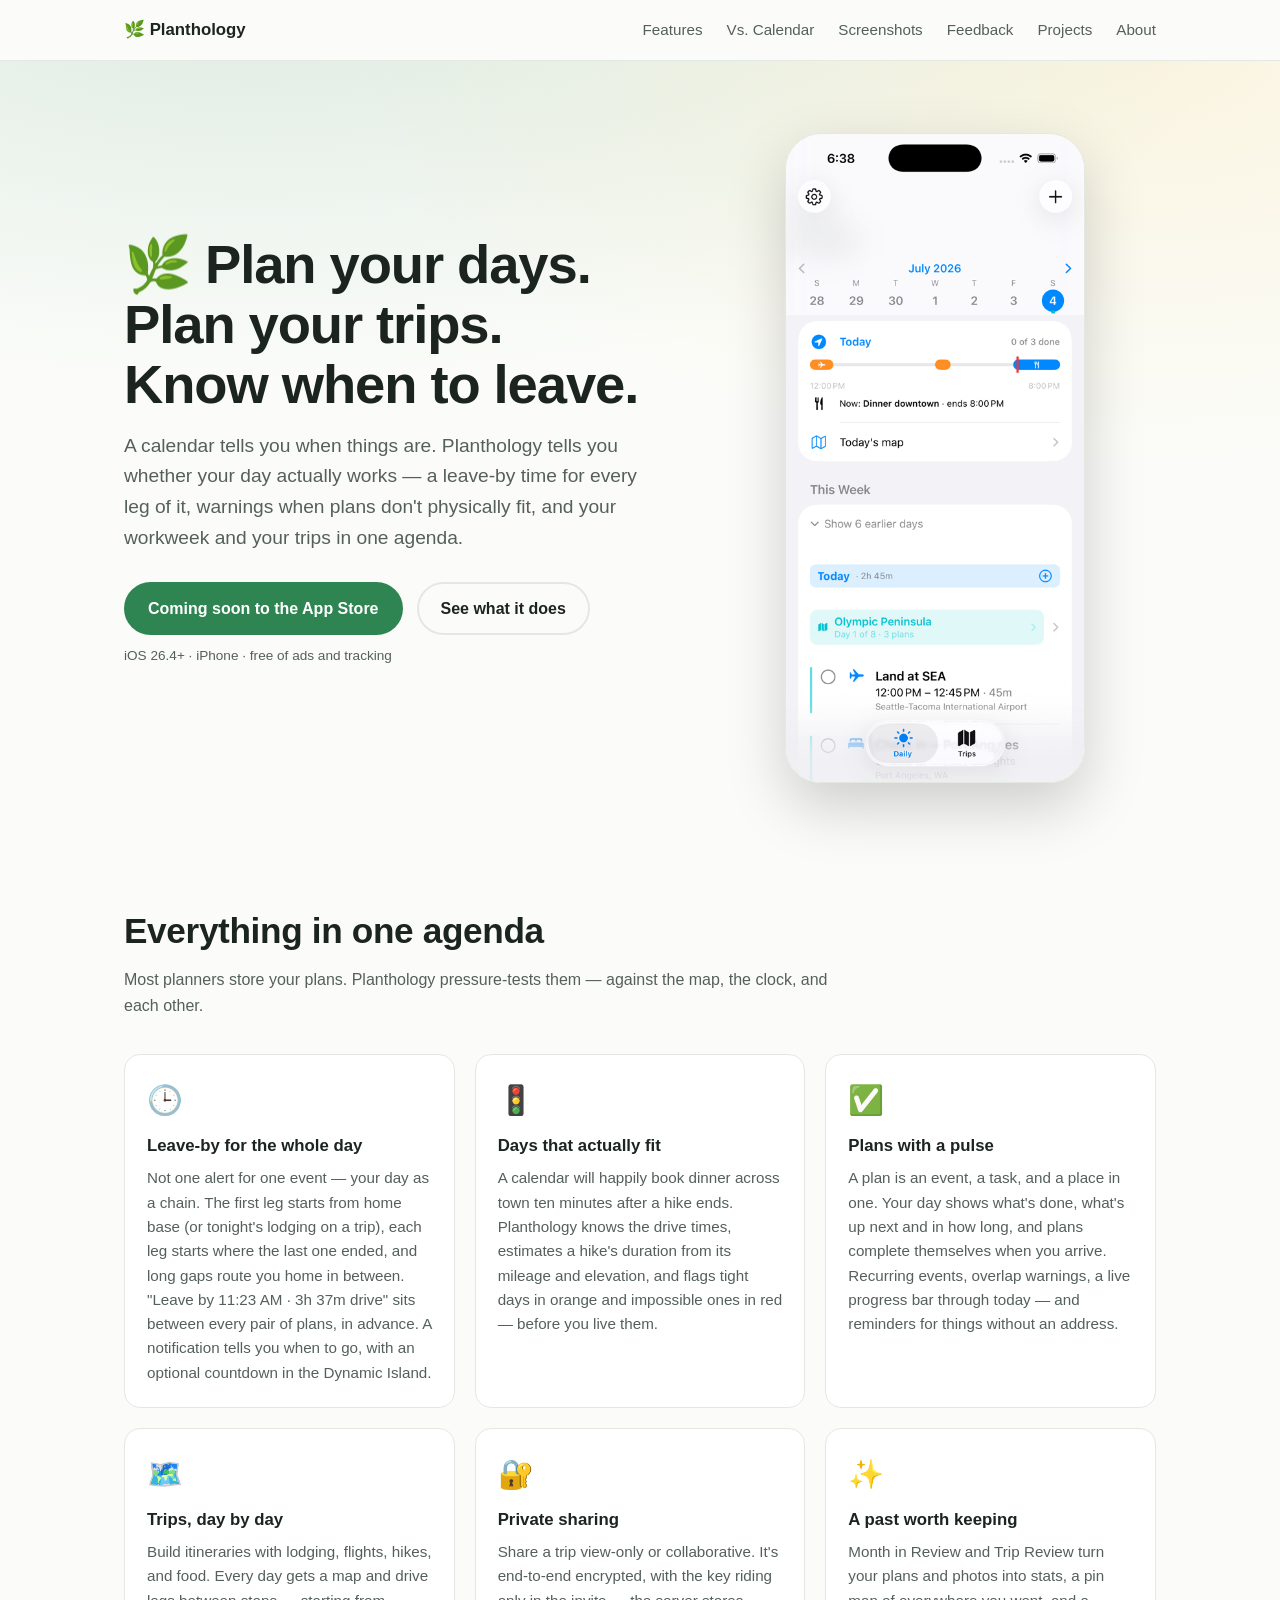
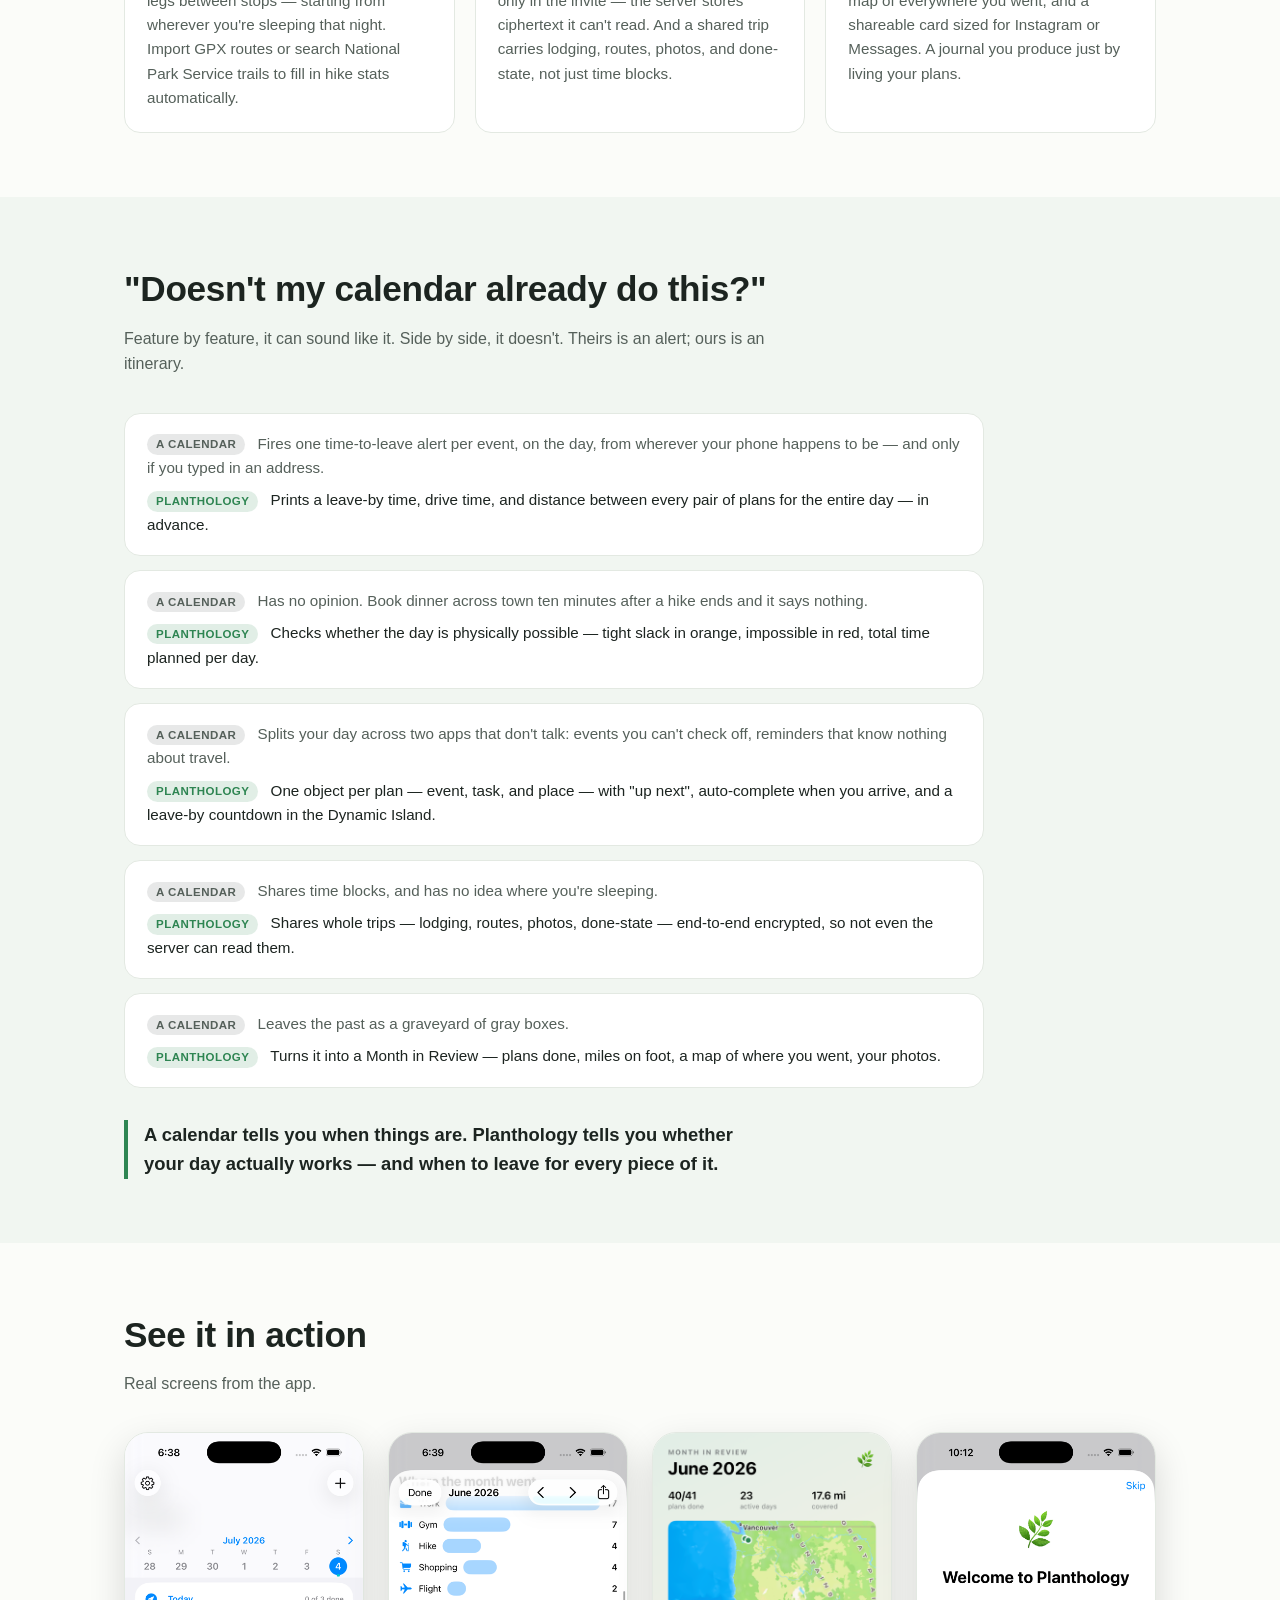
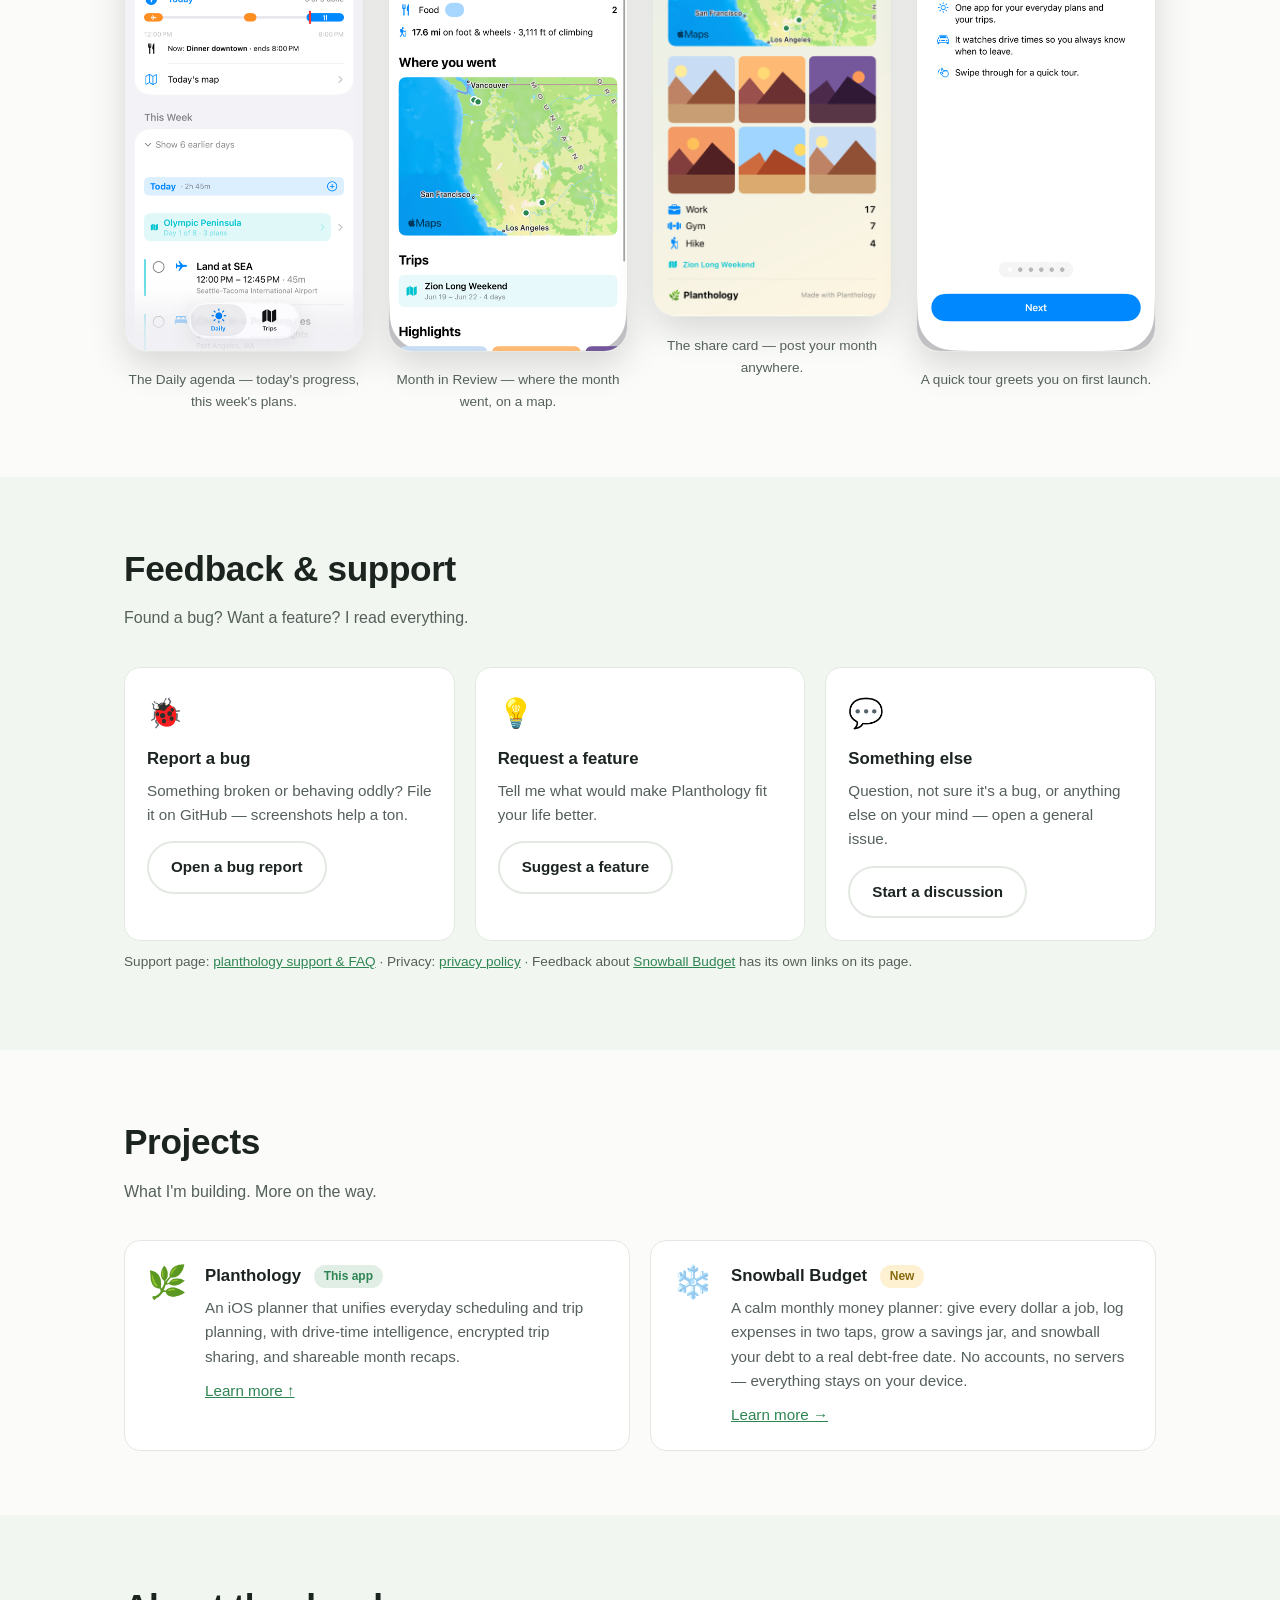
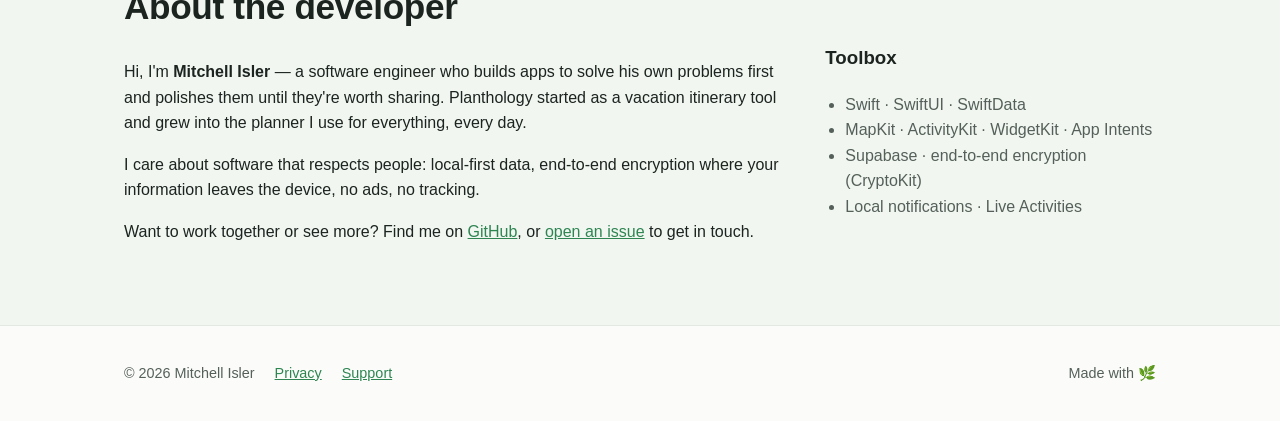
==== index.html @ 3d2ad43a "add snowball docs and update planthology" ====
<!DOCTYPE html>
<html lang="en">
<head>
  <meta charset="utf-8">
  <meta name="viewport" content="width=device-width, initial-scale=1">
  <title>Planthology — the planner that checks your day against the map</title>
  <meta name="description" content="Planthology is an iOS planner that pressure-tests your plans: a leave-by time for every leg of the day, warnings when plans don't physically fit, and trips and weekdays in one agenda.">
  <meta property="og:title" content="Planthology">
  <meta property="og:description" content="A calendar tells you when things are. Planthology tells you whether your day actually works — and when to leave for every piece of it.">
  <meta property="og:image" content="assets/img/monthcard.png">
  <link rel="icon" href="data:image/svg+xml,<svg xmlns=%22http://www.w3.org/2000/svg%22 viewBox=%220 0 100 100%22><text y=%22.9em%22 font-size=%2290%22>🌿</text></svg>">
  <link rel="stylesheet" href="assets/css/style.css">
</head>
<body>

<nav>
  <div class="wrap">
    <a class="brand" href="#top">🌿 Planthology</a>
    <a class="link" href="#features">Features</a>
    <a class="link" href="#vs">Vs. Calendar</a>
    <a class="link" href="#screenshots">Screenshots</a>
    <a class="link keep" href="#feedback">Feedback</a>
    <a class="link" href="#projects">Projects</a>
    <a class="link keep" href="#about">About</a>
  </div>
</nav>

<header class="hero" id="top">
  <div class="wrap">
    <div>
      <h1><span class="leaf">🌿</span> Plan your days.<br>Plan your trips.<br>Know when to leave.</h1>
      <p class="tag">
        A calendar tells you when things are. Planthology tells you whether
        your day actually works — a leave-by time for every leg of it, warnings
        when plans don't physically fit, and your workweek and your trips in
        one agenda.
      </p>
      <div class="badge-row">
        <!-- Replace href with the App Store link once the app is live -->
        <a class="btn primary" href="#feedback">Coming soon to the App&nbsp;Store</a>
        <a class="btn ghost" href="#features">See what it does</a>
      </div>
      <p class="note">iOS 26.4+ · iPhone · free of ads and tracking</p>
    </div>
    <img class="phone" src="assets/img/daily.png" alt="Planthology's Daily view showing a week of plans with a live progress bar">
  </div>
</header>

<section id="features">
  <div class="wrap">
    <h2>Everything in one agenda</h2>
    <p class="lede">Most planners store your plans. Planthology pressure-tests them — against the map, the clock, and each other.</p>
    <div class="grid">
      <div class="card">
        <div class="icon">🕒</div>
        <h3>Leave-by for the whole day</h3>
        <p>Not one alert for one event — your day as a chain. The first leg starts from home base (or tonight's lodging on a trip), each leg starts where the last one ended, and long gaps route you home in between. "Leave by 11:23 AM · 3h 37m drive" sits between every pair of plans, in advance. A notification tells you when to go, with an optional countdown in the Dynamic Island.</p>
      </div>
      <div class="card">
        <div class="icon">🚦</div>
        <h3>Days that actually fit</h3>
        <p>A calendar will happily book dinner across town ten minutes after a hike ends. Planthology knows the drive times, estimates a hike's duration from its mileage and elevation, and flags tight days in orange and impossible ones in red — before you live them.</p>
      </div>
      <div class="card">
        <div class="icon">✅</div>
        <h3>Plans with a pulse</h3>
        <p>A plan is an event, a task, and a place in one. Your day shows what's done, what's up next and in how long, and plans complete themselves when you arrive. Recurring events, overlap warnings, a live progress bar through today — and reminders for things without an address.</p>
      </div>
      <div class="card">
        <div class="icon">🗺️</div>
        <h3>Trips, day by day</h3>
        <p>Build itineraries with lodging, flights, hikes, and food. Every day gets a map and drive legs between stops — starting from wherever you're sleeping that night. Import GPX routes or search National Park Service trails to fill in hike stats automatically.</p>
      </div>
      <div class="card">
        <div class="icon">🔐</div>
        <h3>Private sharing</h3>
        <p>Share a trip view-only or collaborative. It's end-to-end encrypted, with the key riding only in the invite — the server stores ciphertext it can't read. And a shared trip carries lodging, routes, photos, and done-state, not just time blocks.</p>
      </div>
      <div class="card">
        <div class="icon">✨</div>
        <h3>A past worth keeping</h3>
        <p>Month in Review and Trip Review turn your plans and photos into stats, a pin map of everywhere you went, and a shareable card sized for Instagram or Messages. A journal you produce just by living your plans.</p>
      </div>
    </div>
  </div>
</section>

<section class="alt" id="vs">
  <div class="wrap">
    <h2>"Doesn't my calendar already do this?"</h2>
    <p class="lede">Feature by feature, it can sound like it. Side by side, it doesn't. Theirs is an alert; ours is an itinerary.</p>
    <div class="vs-list">
      <div class="vs-row">
        <p class="them"><span class="vs-tag">A calendar</span> Fires one time-to-leave alert per event, on the day, from wherever your phone happens to be — and only if you typed in an address.</p>
        <p class="us"><span class="vs-tag us">Planthology</span> Prints a leave-by time, drive time, and distance between every pair of plans for the entire day — in advance.</p>
      </div>
      <div class="vs-row">
        <p class="them"><span class="vs-tag">A calendar</span> Has no opinion. Book dinner across town ten minutes after a hike ends and it says nothing.</p>
        <p class="us"><span class="vs-tag us">Planthology</span> Checks whether the day is physically possible — tight slack in orange, impossible in red, total time planned per day.</p>
      </div>
      <div class="vs-row">
        <p class="them"><span class="vs-tag">A calendar</span> Splits your day across two apps that don't talk: events you can't check off, reminders that know nothing about travel.</p>
        <p class="us"><span class="vs-tag us">Planthology</span> One object per plan — event, task, and place — with "up next", auto-complete when you arrive, and a leave-by countdown in the Dynamic Island.</p>
      </div>
      <div class="vs-row">
        <p class="them"><span class="vs-tag">A calendar</span> Shares time blocks, and has no idea where you're sleeping.</p>
        <p class="us"><span class="vs-tag us">Planthology</span> Shares whole trips — lodging, routes, photos, done-state — end-to-end encrypted, so not even the server can read them.</p>
      </div>
      <div class="vs-row">
        <p class="them"><span class="vs-tag">A calendar</span> Leaves the past as a graveyard of gray boxes.</p>
        <p class="us"><span class="vs-tag us">Planthology</span> Turns it into a Month in Review — plans done, miles on foot, a map of where you went, your photos.</p>
      </div>
    </div>
    <p class="vs-pitch">A calendar tells you when things are. Planthology tells you whether your day actually works — and when to leave for every piece of it.</p>
  </div>
</section>

<section id="screenshots">
  <div class="wrap">
    <h2>See it in action</h2>
    <p class="lede">Real screens from the app.</p>
    <div class="shots">
      <figure>
        <img src="assets/img/daily.png" alt="Daily agenda with week strip, live progress bar, and a trip banner">
        <figcaption>The Daily agenda — today's progress, this week's plans.</figcaption>
      </figure>
      <figure>
        <img src="assets/img/monthreview.png" alt="Month in Review with category breakdown and a map of visited places">
        <figcaption>Month in Review — where the month went, on a map.</figcaption>
      </figure>
      <figure>
        <img src="assets/img/monthcard.png" alt="Shareable month recap card with stats, map pins, and photos">
        <figcaption>The share card — post your month anywhere.</figcaption>
      </figure>
      <figure>
        <img src="assets/img/tutorial.png" alt="Welcome tour introducing the app's features">
        <figcaption>A quick tour greets you on first launch.</figcaption>
      </figure>
    </div>
  </div>
</section>

<section class="alt" id="feedback">
  <div class="wrap">
    <h2>Feedback &amp; support</h2>
    <p class="lede">Found a bug? Want a feature? I read everything.</p>
    <div class="feedback-cards">
      <div class="card">
        <div class="icon">🐞</div>
        <h3>Report a bug</h3>
        <p>Something broken or behaving oddly? File it on GitHub — screenshots help a ton.</p>
        <p style="margin-top:14px"><a class="btn ghost" href="https://github.com/islerm/planthology-site/issues/new?template=bug_report.md&labels=bug&title=%5BBug%5D%20">Open a bug report</a></p>
      </div>
      <div class="card">
        <div class="icon">💡</div>
        <h3>Request a feature</h3>
        <p>Tell me what would make Planthology fit your life better.</p>
        <p style="margin-top:14px"><a class="btn ghost" href="https://github.com/islerm/planthology-site/issues/new?template=feature_request.md&labels=enhancement&title=%5BIdea%5D%20">Suggest a feature</a></p>
      </div>
      <div class="card">
        <div class="icon">💬</div>
        <h3>Something else</h3>
        <p>Question, not sure it's a bug, or anything else on your mind — open a general issue.</p>
        <p style="margin-top:14px"><a class="btn ghost" href="https://github.com/islerm/planthology-site/issues/new">Start a discussion</a></p>
      </div>
    </div>
    <p class="note">Support page: <a href="support.html">planthology support &amp; FAQ</a> · Privacy: <a href="privacy.html">privacy policy</a> · Feedback about <a href="snowball/index.html">Snowball Budget</a> has its own links on its page.</p>
  </div>
</section>

<section id="projects">
  <div class="wrap">
    <h2>Projects</h2>
    <p class="lede">What I'm building. More on the way.</p>
    <div class="grid">
      <div class="card project-card">
        <div class="project">
          <div class="emoji">🌿</div>
          <div>
            <h3 style="margin-top:0">Planthology <span class="pill">This app</span></h3>
            <p>An iOS planner that unifies everyday scheduling and trip planning, with drive-time intelligence, encrypted trip sharing, and shareable month recaps.</p>
            <p style="margin-top:10px"><a href="#top">Learn more ↑</a></p>
          </div>
        </div>
      </div>
      <div class="card project-card">
        <div class="project">
          <div class="emoji">❄️</div>
          <div>
            <h3 style="margin-top:0">Snowball Budget <span class="pill soon">New</span></h3>
            <p>A calm monthly money planner: give every dollar a job, log expenses in two taps, grow a savings jar, and snowball your debt to a real debt-free date. No accounts, no servers — everything stays on your device.</p>
            <p style="margin-top:10px"><a href="snowball/index.html">Learn more →</a></p>
          </div>
        </div>
      </div>
    </div>
  </div>
</section>

<section class="alt" id="about">
  <div class="wrap">
    <h2>About the developer</h2>
    <div class="about-grid">
      <div>
        <!-- TODO: personalize this bio — it's intentionally a starting point -->
        <p>
          Hi, I'm <strong>Mitchell Isler</strong> — a software engineer who builds
          apps to solve his own problems first and polishes them until they're
          worth sharing. Planthology started as a vacation itinerary tool and
          grew into the planner I use for everything, every day.
        </p>
        <p>
          I care about software that respects people: local-first data,
          end-to-end encryption where your information leaves the device, no
          ads, no tracking.
        </p>
        <p>
          Want to work together or see more? Find me on
          <a href="https://github.com/islerm">GitHub</a>, or
          <a href="https://github.com/islerm/planthology-site/issues/new">open an issue</a>
          to get in touch.
          <!-- TODO: link a resume PDF here when ready, e.g. <a href="assets/resume.pdf">Resume</a> -->
        </p>
      </div>
      <div>
        <h3 style="margin-top:0">Toolbox</h3>
        <ul>
          <li>Swift · SwiftUI · SwiftData</li>
          <li>MapKit · ActivityKit · WidgetKit · App Intents</li>
          <li>Supabase · end-to-end encryption (CryptoKit)</li>
          <li>Local notifications · Live Activities</li>
        </ul>
      </div>
    </div>
  </div>
</section>

<footer>
  <div class="wrap">
    <span>© 2026 Mitchell Isler</span>
    <a href="privacy.html">Privacy</a>
    <a href="support.html">Support</a>
    <span class="spacer"></span>
    <span>Made with 🌿</span>
  </div>
</footer>

</body>
</html>
---- assets/css/style.css ----
/* Planthology site — shared styles */

:root {
  --green: #2e8552;
  --green-dark: #21603c;
  --gold: #f5bd2e;
  --ink: #1c2420;
  --ink-soft: #55605a;
  --paper: #fbfcf9;
  --card: #ffffff;
  --line: #e3e9e2;
  --radius: 16px;
  --max: 1080px;
}

@media (prefers-color-scheme: dark) {
  :root {
    --ink: #eef3ef;
    --ink-soft: #a8b3ab;
    --paper: #131a15;
    --card: #1b2420;
    --line: #2a352e;
  }
}

* { box-sizing: border-box; }

html { scroll-behavior: smooth; }

body {
  margin: 0;
  font-family: -apple-system, BlinkMacSystemFont, "Segoe UI", Roboto, Helvetica, Arial, sans-serif;
  color: var(--ink);
  background: var(--paper);
  line-height: 1.6;
}

a { color: var(--green); }

img { max-width: 100%; }

.wrap {
  max-width: var(--max);
  margin: 0 auto;
  padding: 0 24px;
}

/* ---------- Nav ---------- */

nav {
  position: sticky;
  top: 0;
  z-index: 10;
  background: color-mix(in srgb, var(--paper) 88%, transparent);
  backdrop-filter: blur(10px);
  border-bottom: 1px solid var(--line);
}

nav .wrap {
  display: flex;
  align-items: center;
  gap: 24px;
  height: 60px;
}

nav .brand {
  font-weight: 800;
  font-size: 1.05rem;
  color: var(--ink);
  text-decoration: none;
  margin-right: auto;
}

nav a.link {
  color: var(--ink-soft);
  text-decoration: none;
  font-size: 0.95rem;
  white-space: nowrap;
}

nav a.link:hover { color: var(--green); }

@media (max-width: 640px) {
  nav a.link { display: none; }
  nav a.link.keep { display: inline; }
}

/* ---------- Hero ---------- */

header.hero {
  padding: 72px 0 56px;
  background:
    radial-gradient(1000px 400px at 20% -10%, color-mix(in srgb, var(--green) 14%, transparent), transparent),
    radial-gradient(800px 400px at 90% 0%, color-mix(in srgb, var(--gold) 12%, transparent), transparent);
}

.hero .wrap {
  display: grid;
  grid-template-columns: 1.1fr 0.9fr;
  gap: 48px;
  align-items: center;
}

@media (max-width: 800px) {
  .hero .wrap { grid-template-columns: 1fr; }
}

.hero h1 {
  font-size: clamp(2.2rem, 5vw, 3.4rem);
  line-height: 1.1;
  margin: 0 0 16px;
  letter-spacing: -0.02em;
}

.hero h1 .leaf { display: inline-block; }

.hero p.tag {
  font-size: 1.2rem;
  color: var(--ink-soft);
  margin: 0 0 28px;
  max-width: 34em;
}

.badge-row { display: flex; gap: 14px; flex-wrap: wrap; align-items: center; }

.btn {
  display: inline-block;
  padding: 12px 22px;
  border-radius: 999px;
  font-weight: 700;
  text-decoration: none;
  border: 2px solid transparent;
}

.btn.primary { background: var(--green); color: #fff; }
.btn.primary:hover { background: var(--green-dark); }
.btn.ghost { border-color: var(--line); color: var(--ink); }
.btn.ghost:hover { border-color: var(--green); color: var(--green); }

.note { font-size: 0.85rem; color: var(--ink-soft); margin-top: 10px; }

.hero .phone {
  justify-self: center;
  width: min(300px, 80%);
  border-radius: 36px;
  border: 1px solid var(--line);
  box-shadow: 0 24px 60px rgba(0, 0, 0, 0.18);
}

/* ---------- Sections ---------- */

section { padding: 64px 0; }

section.alt { background: color-mix(in srgb, var(--green) 5%, var(--paper)); }

h2 {
  font-size: clamp(1.6rem, 3vw, 2.2rem);
  letter-spacing: -0.01em;
  margin: 0 0 8px;
}

p.lede {
  color: var(--ink-soft);
  margin: 0 0 36px;
  max-width: 44em;
}

/* Features */

.grid {
  display: grid;
  grid-template-columns: repeat(auto-fit, minmax(260px, 1fr));
  gap: 20px;
}

.card {
  background: var(--card);
  border: 1px solid var(--line);
  border-radius: var(--radius);
  padding: 22px;
}

.card .icon { font-size: 1.8rem; }

.card h3 { margin: 10px 0 6px; font-size: 1.05rem; }

.card p { margin: 0; color: var(--ink-soft); font-size: 0.95rem; }

/* Vs. a calendar */

.vs-list {
  display: grid;
  gap: 14px;
  max-width: 860px;
}

.vs-row {
  background: var(--card);
  border: 1px solid var(--line);
  border-radius: var(--radius);
  padding: 18px 22px;
}

.vs-row p { margin: 0; font-size: 0.95rem; }

.vs-row .them { color: var(--ink-soft); margin-bottom: 8px; }

.vs-tag {
  display: inline-block;
  font-size: 0.72rem;
  font-weight: 700;
  text-transform: uppercase;
  letter-spacing: 0.04em;
  padding: 1px 9px;
  border-radius: 999px;
  margin-right: 8px;
  background: color-mix(in srgb, var(--ink-soft) 14%, transparent);
  color: var(--ink-soft);
  vertical-align: middle;
}

.vs-tag.us {
  background: color-mix(in srgb, var(--green) 14%, transparent);
  color: var(--green);
}

.vs-pitch {
  margin: 32px 0 0;
  font-size: 1.15rem;
  font-weight: 600;
  max-width: 34em;
  border-left: 4px solid var(--green);
  padding-left: 16px;
}

/* Screenshots */

.shots {
  display: flex;
  gap: 24px;
  justify-content: center;
  flex-wrap: wrap;
}

.shots figure {
  margin: 0;
  text-align: center;
  flex: 0 1 240px;
}

.shots img {
  width: 100%;
  border-radius: 24px;
  border: 1px solid var(--line);
  box-shadow: 0 14px 36px rgba(0, 0, 0, 0.14);
}

.shots figcaption {
  font-size: 0.85rem;
  color: var(--ink-soft);
  margin-top: 10px;
}

/* Feedback */

.feedback-cards { display: grid; grid-template-columns: repeat(auto-fit, minmax(240px, 1fr)); gap: 20px; }

/* Projects */

.project {
  display: flex;
  gap: 18px;
  align-items: flex-start;
}

.project .emoji { font-size: 2rem; line-height: 1.2; }

.pill {
  display: inline-block;
  font-size: 0.75rem;
  font-weight: 700;
  padding: 2px 10px;
  border-radius: 999px;
  background: color-mix(in srgb, var(--green) 14%, transparent);
  color: var(--green);
  margin-left: 8px;
  vertical-align: middle;
}

.pill.soon { background: color-mix(in srgb, var(--gold) 22%, transparent); color: #8a6a10; }

/* About */

.about-grid {
  display: grid;
  grid-template-columns: 2fr 1fr;
  gap: 40px;
}

@media (max-width: 800px) {
  .about-grid { grid-template-columns: 1fr; }
}

.about-grid ul { padding-left: 20px; color: var(--ink-soft); }

/* Footer */

footer {
  border-top: 1px solid var(--line);
  padding: 36px 0;
  color: var(--ink-soft);
  font-size: 0.9rem;
}

footer .wrap {
  display: flex;
  gap: 20px;
  flex-wrap: wrap;
  align-items: center;
}

footer .spacer { margin-left: auto; }

/* ---------- Inner pages (privacy / support) ---------- */

main.doc {
  max-width: 760px;
  margin: 0 auto;
  padding: 48px 24px 80px;
}

main.doc h1 { letter-spacing: -0.02em; }

main.doc h2 { font-size: 1.25rem; margin-top: 36px; }

main.doc .updated { color: var(--ink-soft); font-size: 0.9rem; }
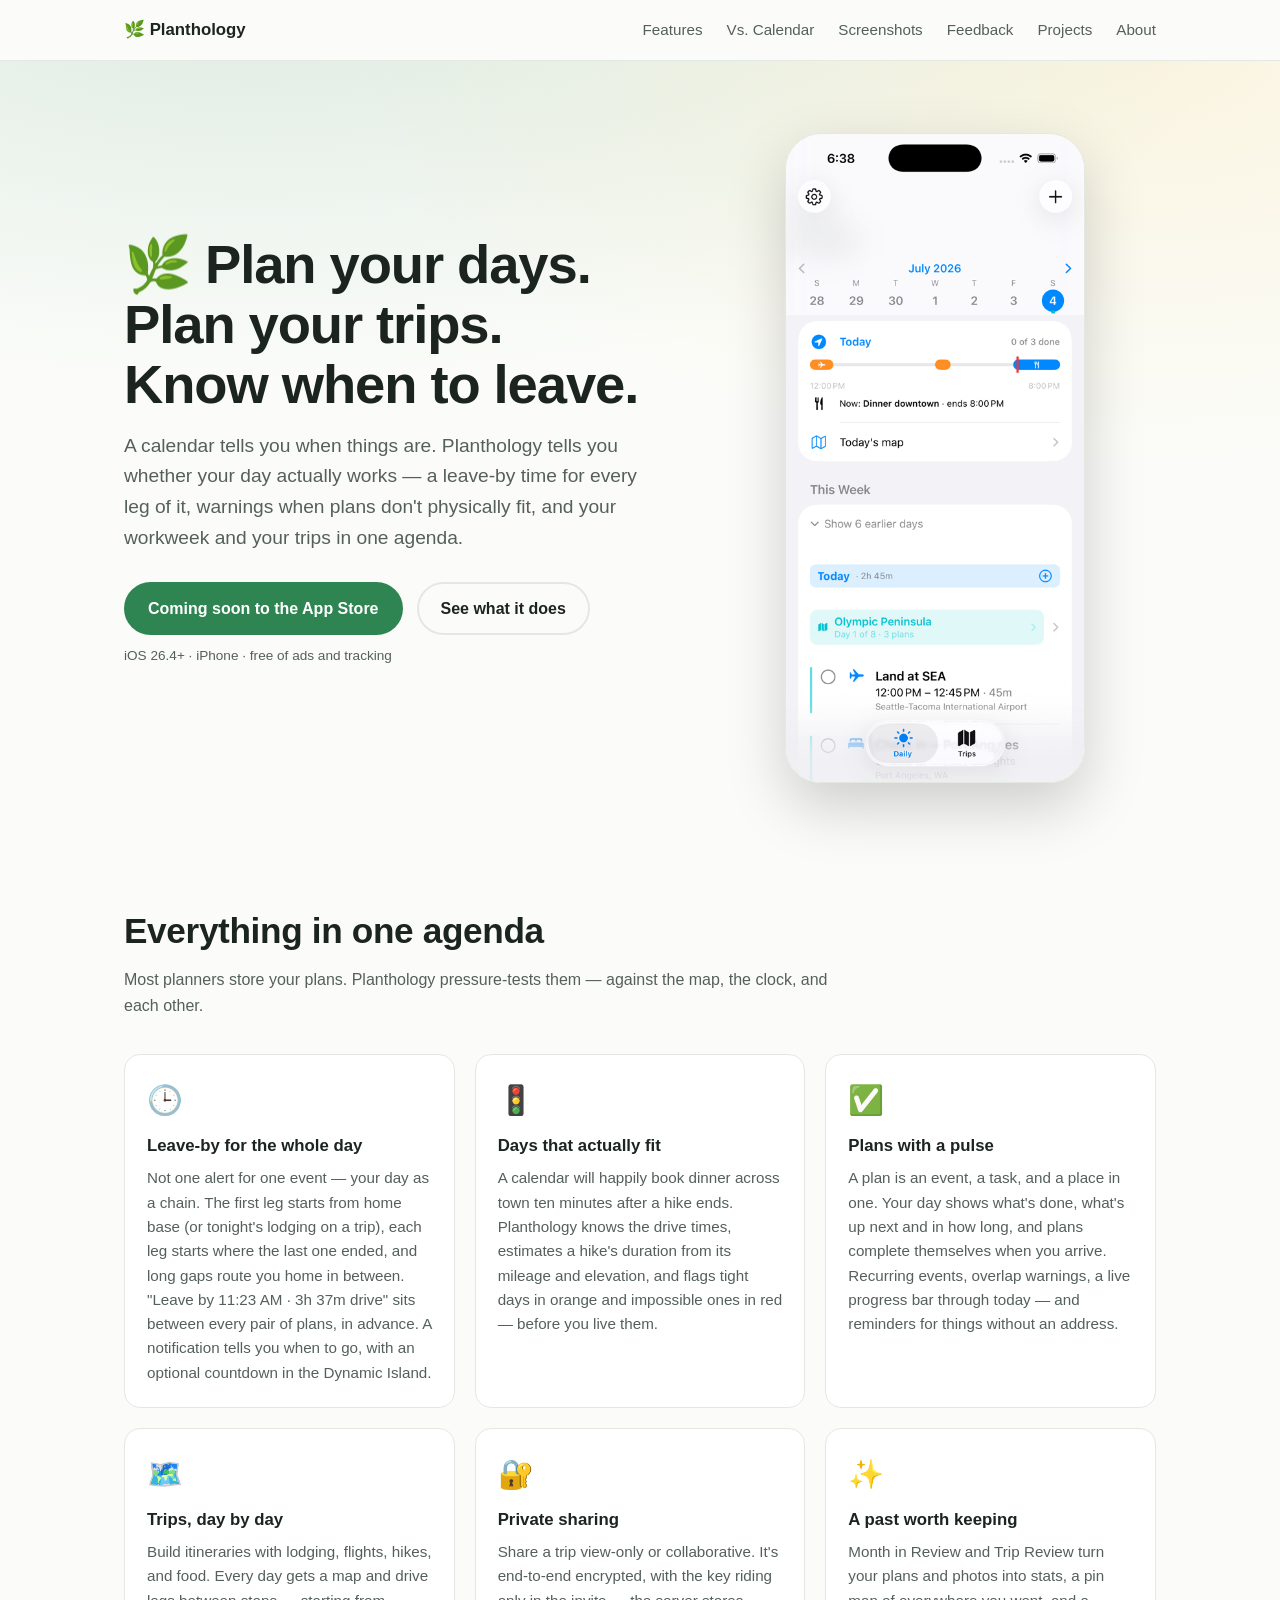
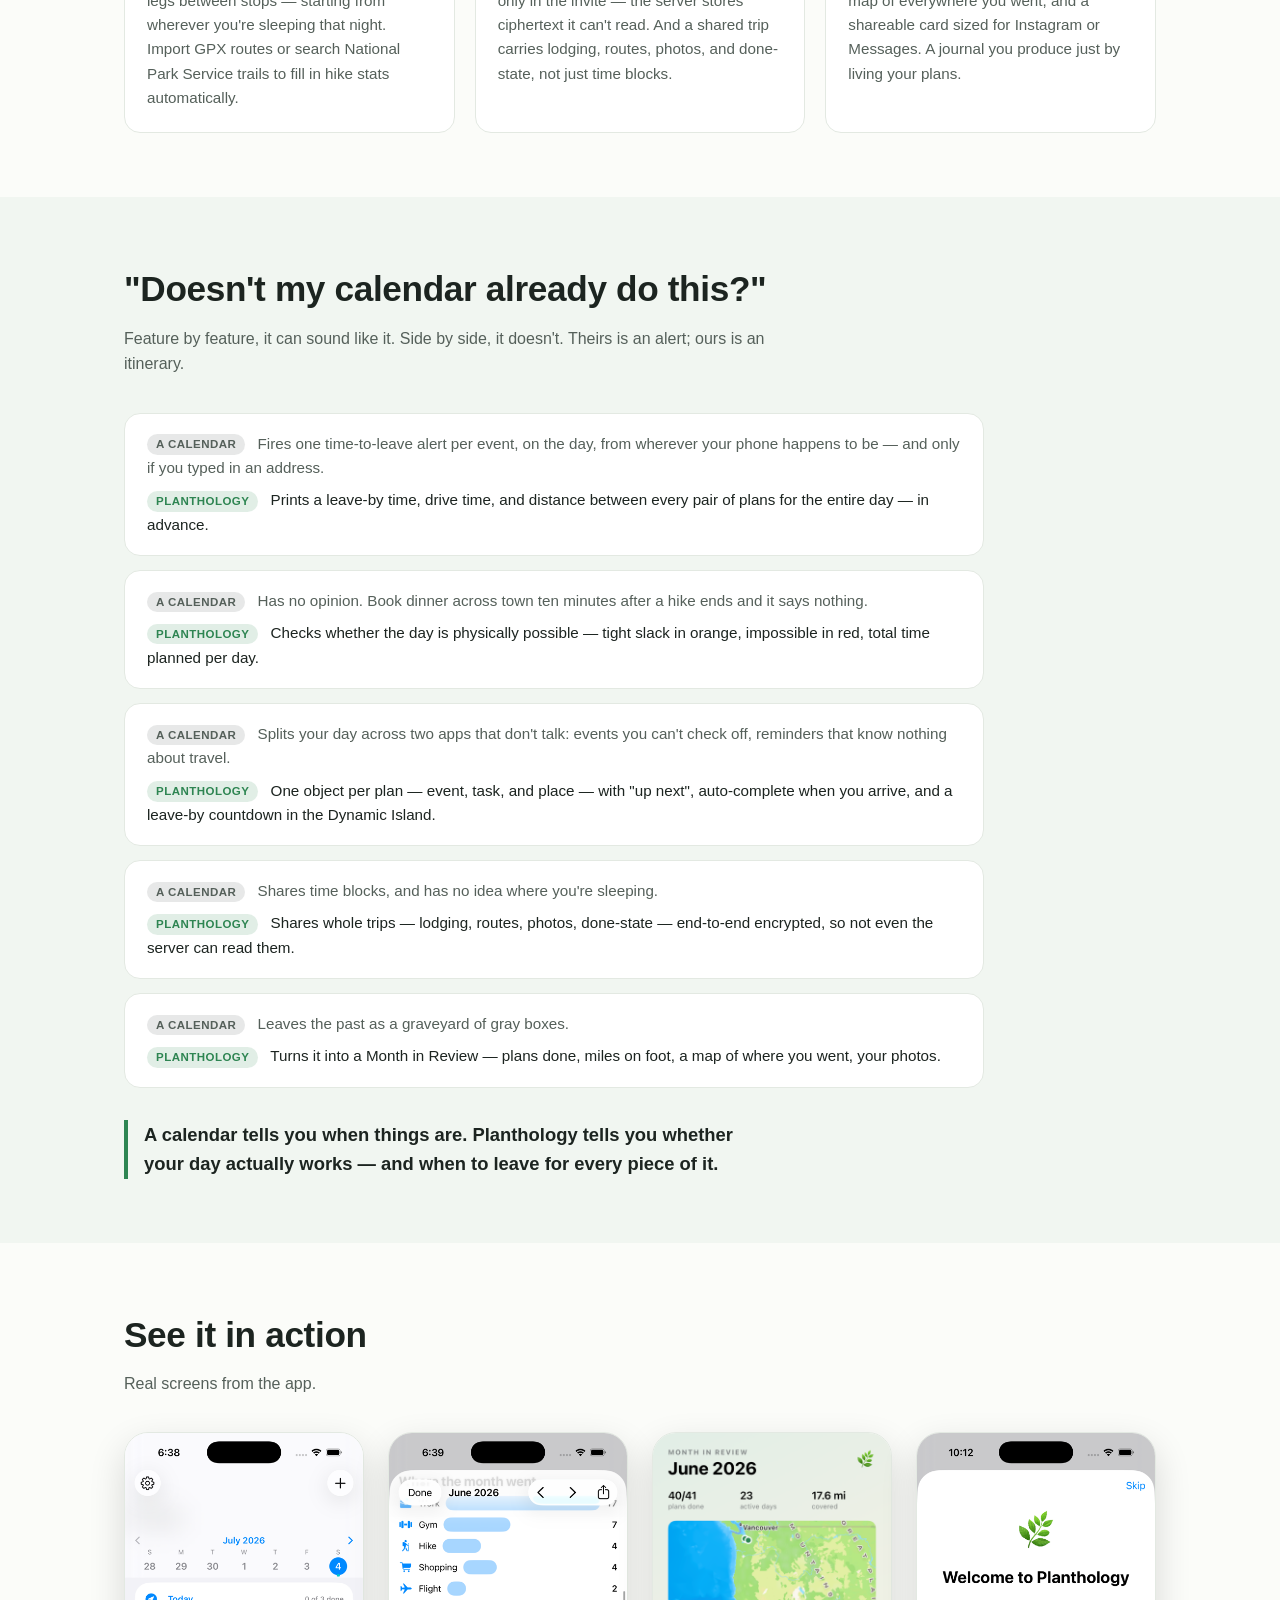
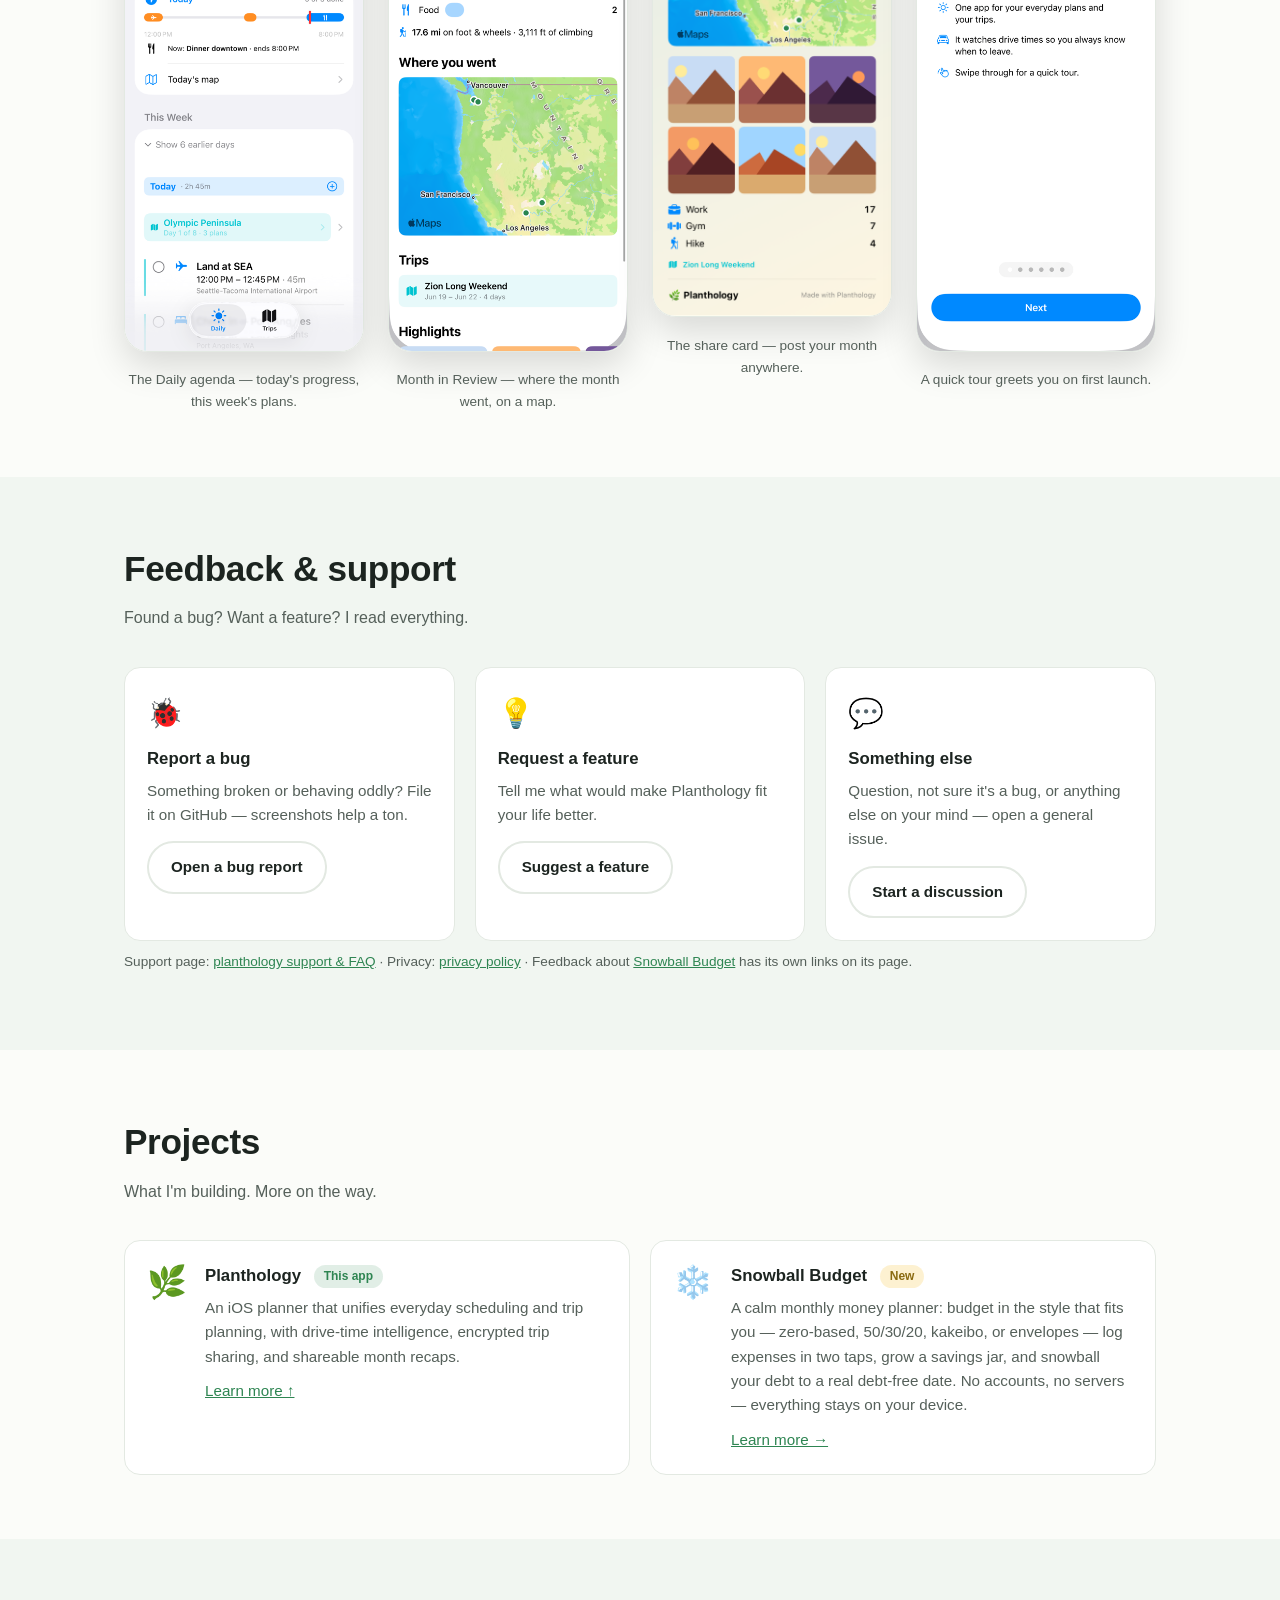
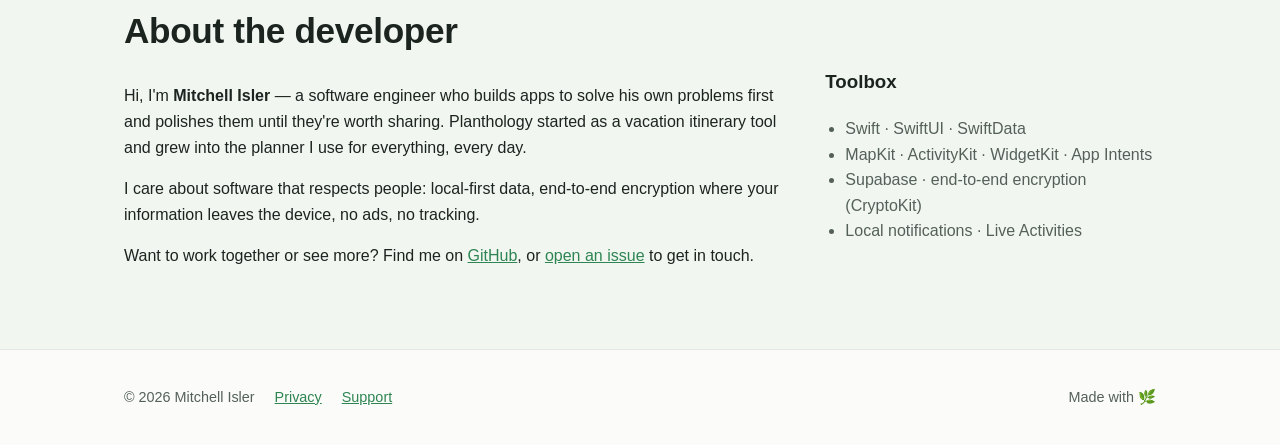
==== commit a3a2eb46: "update snowball docs" ====
--- a/index.html
+++ b/index.html
@@ -188,7 +188,7 @@
           <div class="emoji">❄️</div>
           <div>
             <h3 style="margin-top:0">Snowball Budget <span class="pill soon">New</span></h3>
-            <p>A calm monthly money planner: give every dollar a job, log expenses in two taps, grow a savings jar, and snowball your debt to a real debt-free date. No accounts, no servers — everything stays on your device.</p>
+            <p>A calm monthly money planner: budget in the style that fits you — zero-based, 50/30/20, kakeibo, or envelopes — log expenses in two taps, grow a savings jar, and snowball your debt to a real debt-free date. No accounts, no servers — everything stays on your device.</p>
             <p style="margin-top:10px"><a href="snowball/index.html">Learn more →</a></p>
           </div>
         </div>
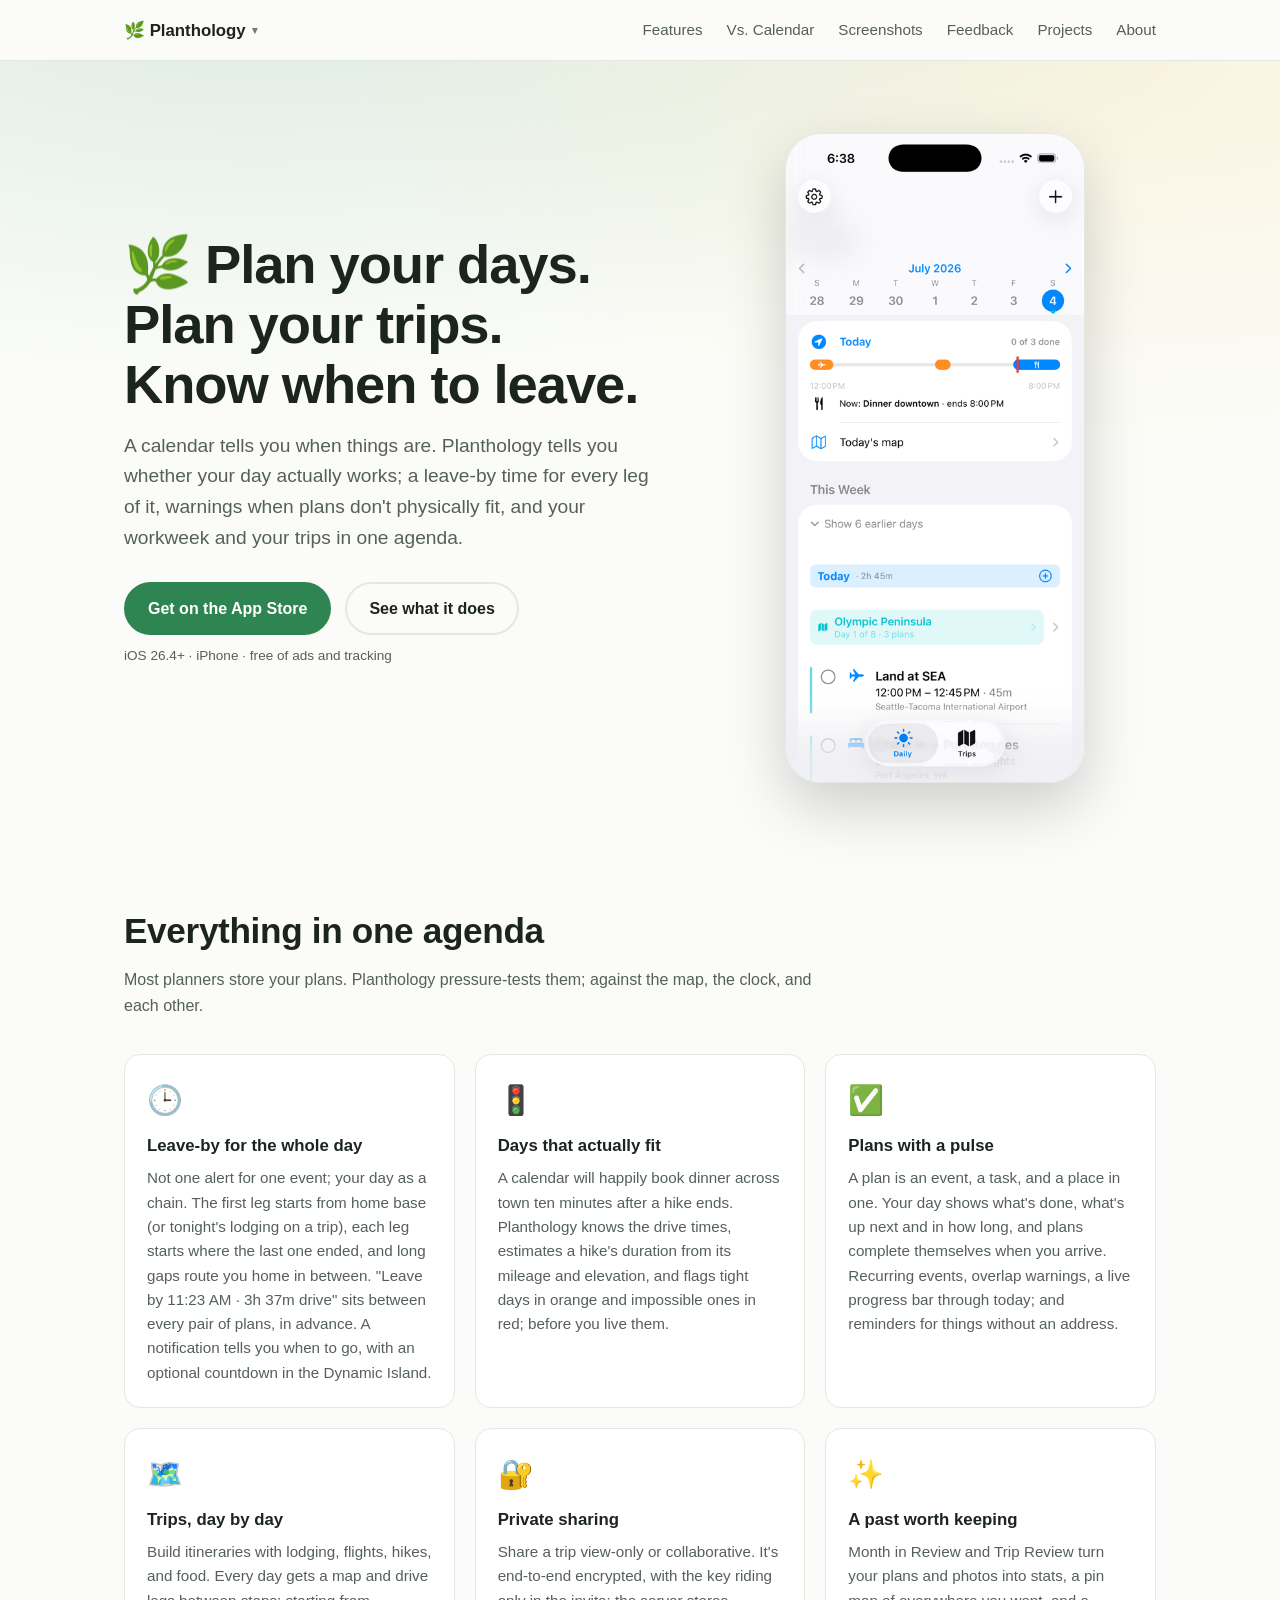
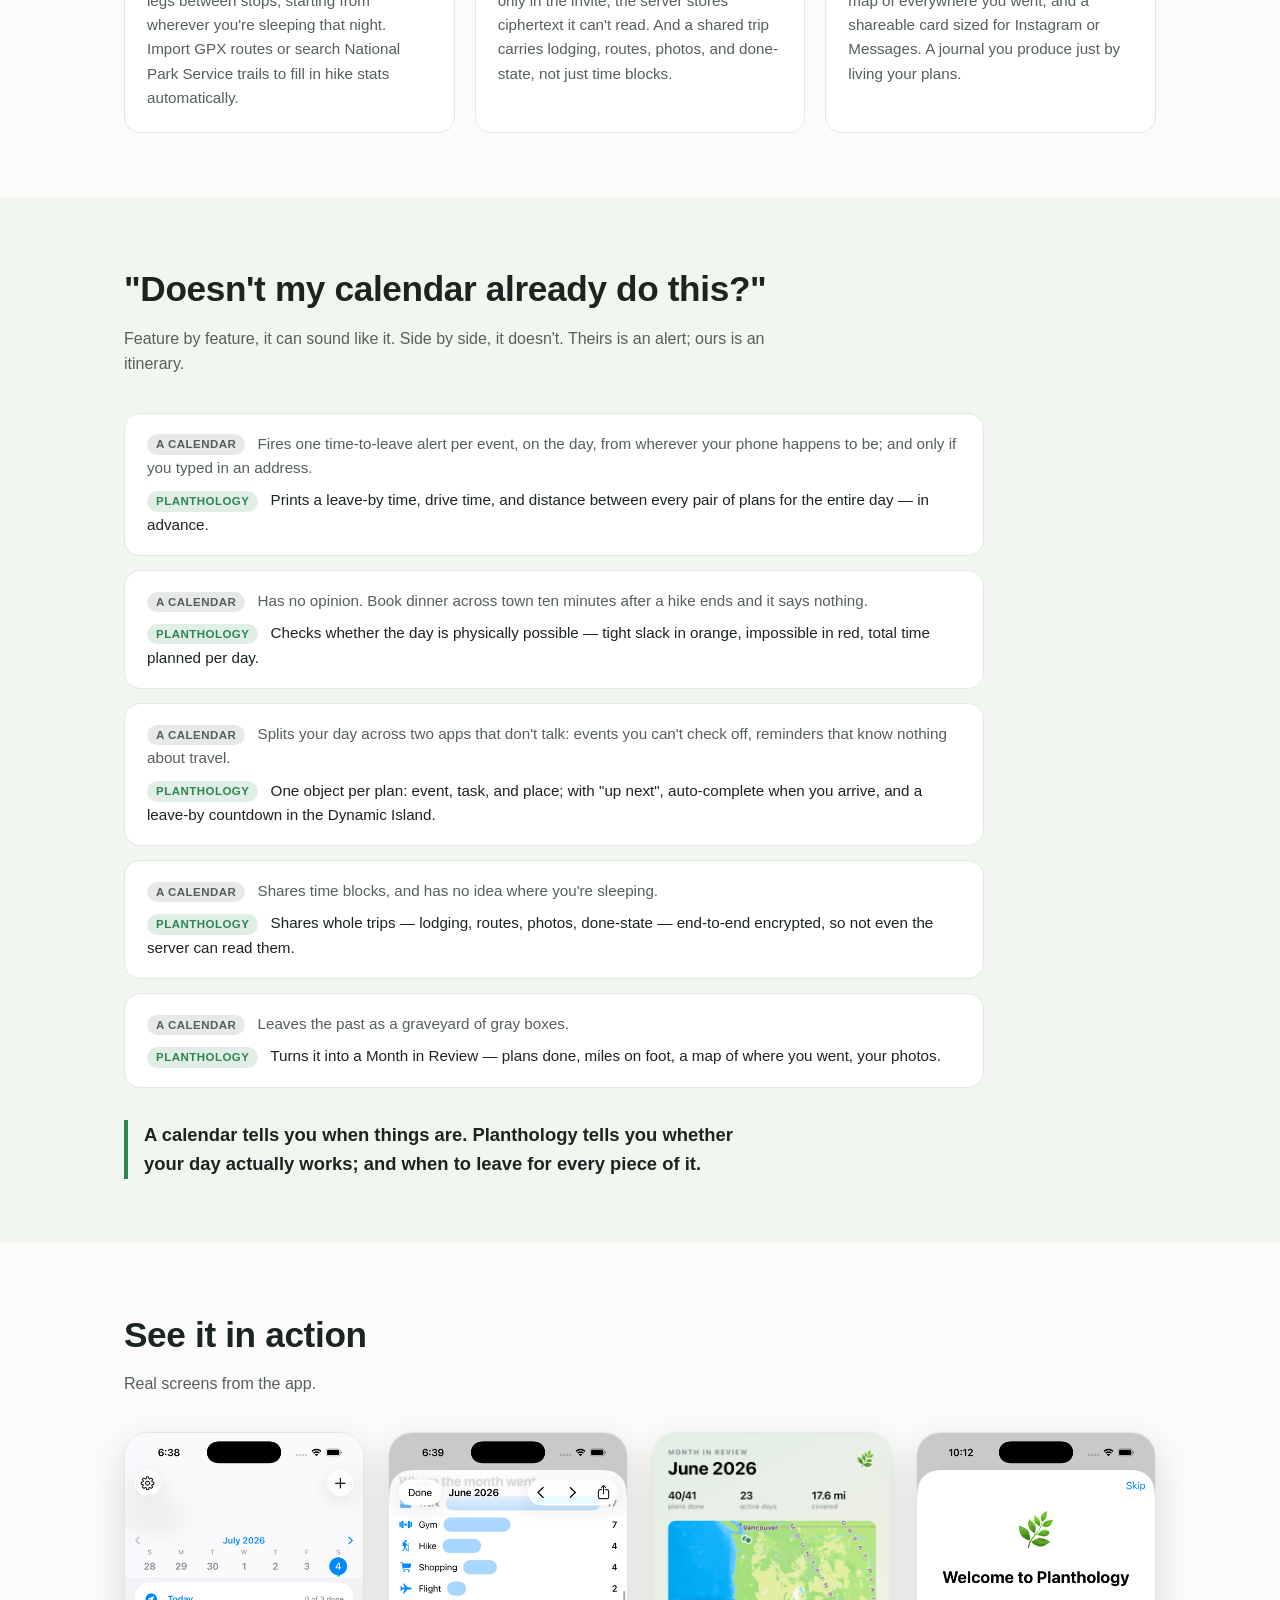
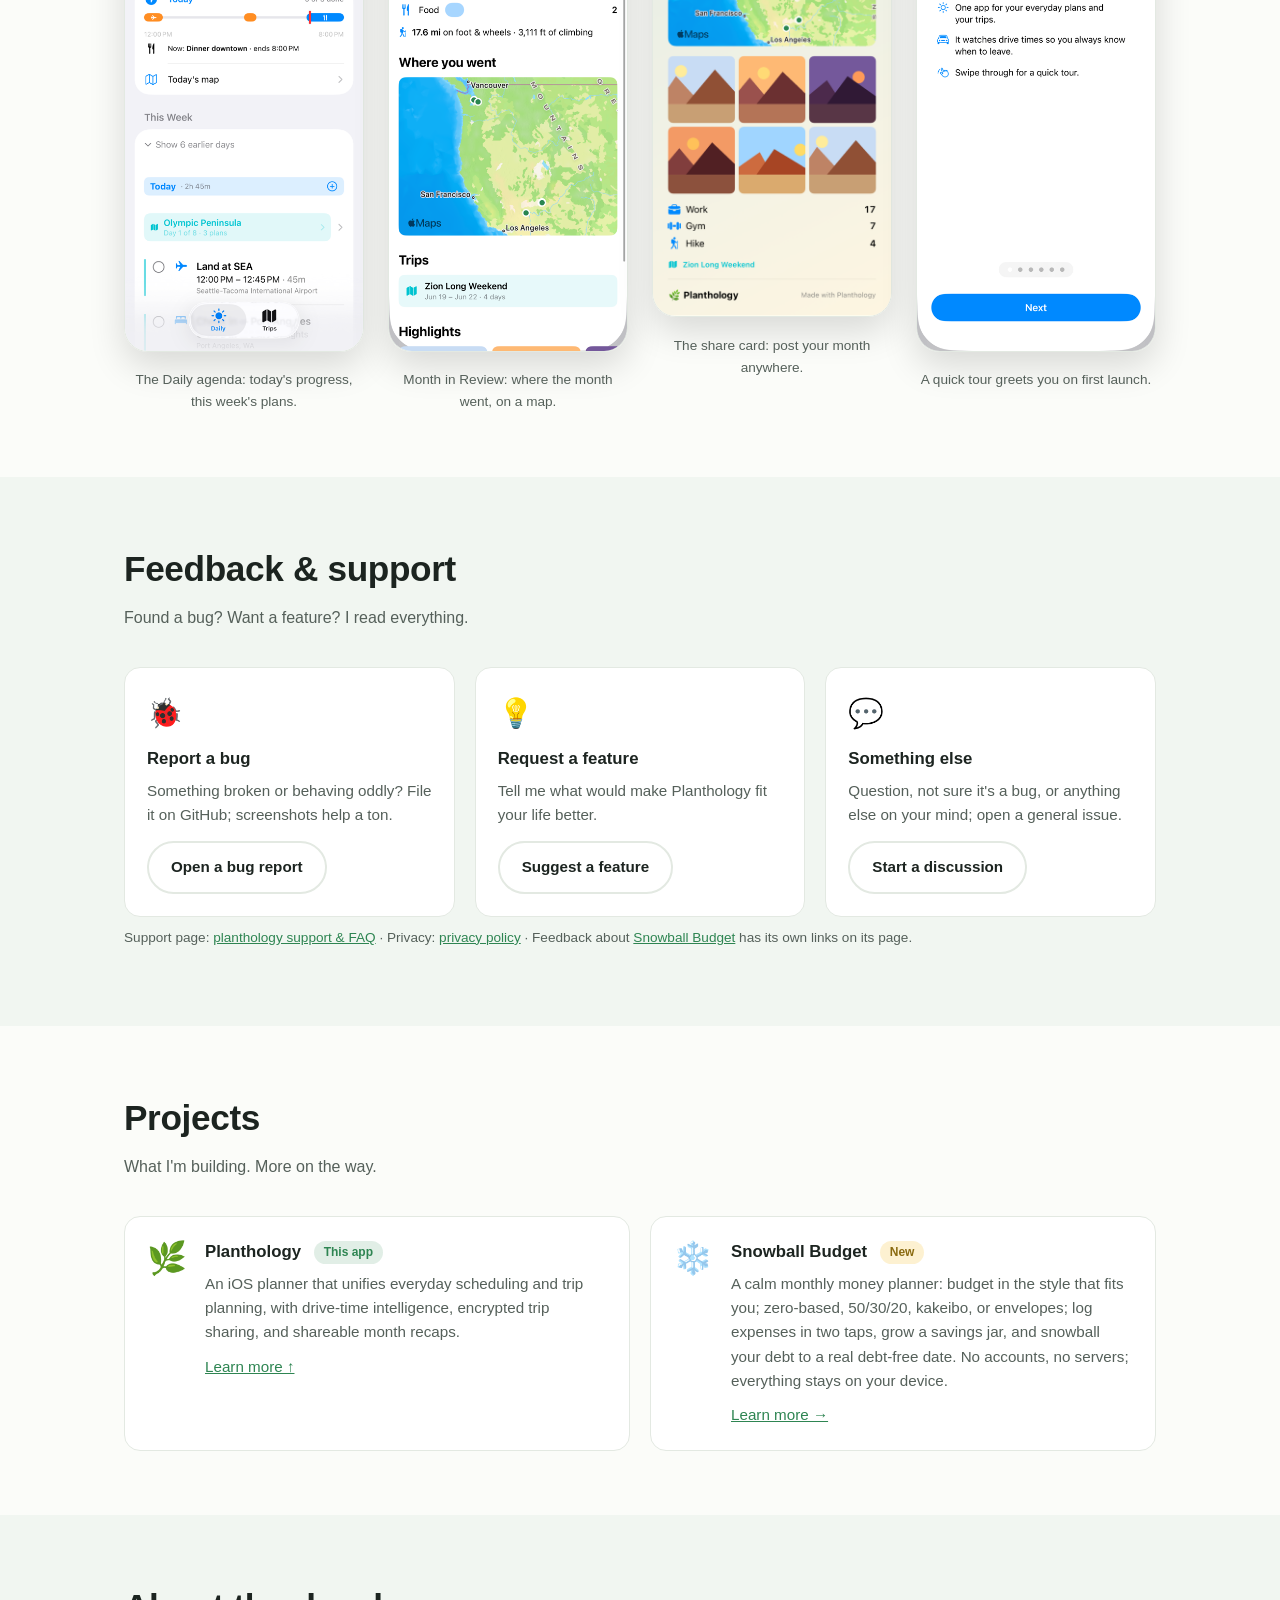
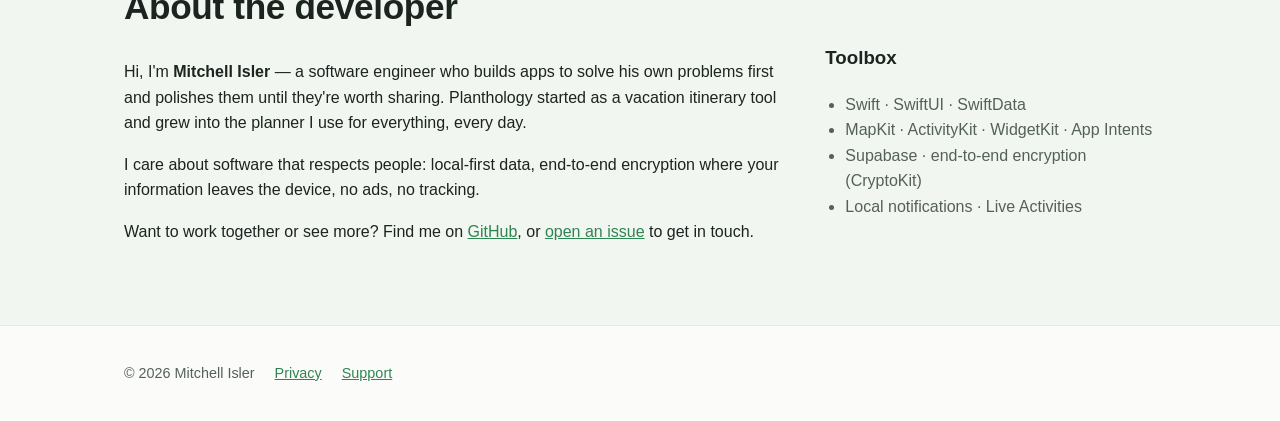
==== commit aec0e32d: "link to appstore and update descriptions" ====
--- a/index.html
+++ b/index.html
@@ -15,7 +15,13 @@
 
 <nav>
   <div class="wrap">
-    <a class="brand" href="#top">🌿 Planthology</a>
+    <div class="brand-dropdown">
+      <button class="brand" onclick="this.parentElement.classList.toggle('open')">🌿 Planthology</button>
+      <div class="dropdown-menu">
+        <a href="#projects">🌿 Planthology</a>
+        <a href="snowball/index.html">❄️ Snowball Budget</a>
+      </div>
+    </div>
     <a class="link" href="#features">Features</a>
     <a class="link" href="#vs">Vs. Calendar</a>
     <a class="link" href="#screenshots">Screenshots</a>
@@ -31,13 +37,12 @@
       <h1><span class="leaf">🌿</span> Plan your days.<br>Plan your trips.<br>Know when to leave.</h1>
       <p class="tag">
         A calendar tells you when things are. Planthology tells you whether
-        your day actually works — a leave-by time for every leg of it, warnings
+        your day actually works; a leave-by time for every leg of it, warnings
         when plans don't physically fit, and your workweek and your trips in
         one agenda.
       </p>
       <div class="badge-row">
-        <!-- Replace href with the App Store link once the app is live -->
-        <a class="btn primary" href="#feedback">Coming soon to the App&nbsp;Store</a>
+        <a class="btn primary" href="https://apps.apple.com/us/app/planthology/id6779658543">Get on the App&nbsp;Store</a>
         <a class="btn ghost" href="#features">See what it does</a>
       </div>
       <p class="note">iOS 26.4+ · iPhone · free of ads and tracking</p>
@@ -49,32 +54,32 @@
 <section id="features">
   <div class="wrap">
     <h2>Everything in one agenda</h2>
-    <p class="lede">Most planners store your plans. Planthology pressure-tests them — against the map, the clock, and each other.</p>
+    <p class="lede">Most planners store your plans. Planthology pressure-tests them; against the map, the clock, and each other.</p>
     <div class="grid">
       <div class="card">
         <div class="icon">🕒</div>
         <h3>Leave-by for the whole day</h3>
-        <p>Not one alert for one event — your day as a chain. The first leg starts from home base (or tonight's lodging on a trip), each leg starts where the last one ended, and long gaps route you home in between. "Leave by 11:23 AM · 3h 37m drive" sits between every pair of plans, in advance. A notification tells you when to go, with an optional countdown in the Dynamic Island.</p>
+        <p>Not one alert for one event; your day as a chain. The first leg starts from home base (or tonight's lodging on a trip), each leg starts where the last one ended, and long gaps route you home in between. "Leave by 11:23 AM · 3h 37m drive" sits between every pair of plans, in advance. A notification tells you when to go, with an optional countdown in the Dynamic Island.</p>
       </div>
       <div class="card">
         <div class="icon">🚦</div>
         <h3>Days that actually fit</h3>
-        <p>A calendar will happily book dinner across town ten minutes after a hike ends. Planthology knows the drive times, estimates a hike's duration from its mileage and elevation, and flags tight days in orange and impossible ones in red — before you live them.</p>
+        <p>A calendar will happily book dinner across town ten minutes after a hike ends. Planthology knows the drive times, estimates a hike's duration from its mileage and elevation, and flags tight days in orange and impossible ones in red; before you live them.</p>
       </div>
       <div class="card">
         <div class="icon">✅</div>
         <h3>Plans with a pulse</h3>
-        <p>A plan is an event, a task, and a place in one. Your day shows what's done, what's up next and in how long, and plans complete themselves when you arrive. Recurring events, overlap warnings, a live progress bar through today — and reminders for things without an address.</p>
+        <p>A plan is an event, a task, and a place in one. Your day shows what's done, what's up next and in how long, and plans complete themselves when you arrive. Recurring events, overlap warnings, a live progress bar through today; and reminders for things without an address.</p>
       </div>
       <div class="card">
         <div class="icon">🗺️</div>
         <h3>Trips, day by day</h3>
-        <p>Build itineraries with lodging, flights, hikes, and food. Every day gets a map and drive legs between stops — starting from wherever you're sleeping that night. Import GPX routes or search National Park Service trails to fill in hike stats automatically.</p>
+        <p>Build itineraries with lodging, flights, hikes, and food. Every day gets a map and drive legs between stops; starting from wherever you're sleeping that night. Import GPX routes or search National Park Service trails to fill in hike stats automatically.</p>
       </div>
       <div class="card">
         <div class="icon">🔐</div>
         <h3>Private sharing</h3>
-        <p>Share a trip view-only or collaborative. It's end-to-end encrypted, with the key riding only in the invite — the server stores ciphertext it can't read. And a shared trip carries lodging, routes, photos, and done-state, not just time blocks.</p>
+        <p>Share a trip view-only or collaborative. It's end-to-end encrypted, with the key riding only in the invite; the server stores ciphertext it can't read. And a shared trip carries lodging, routes, photos, and done-state, not just time blocks.</p>
       </div>
       <div class="card">
         <div class="icon">✨</div>
@@ -91,7 +96,7 @@
     <p class="lede">Feature by feature, it can sound like it. Side by side, it doesn't. Theirs is an alert; ours is an itinerary.</p>
     <div class="vs-list">
       <div class="vs-row">
-        <p class="them"><span class="vs-tag">A calendar</span> Fires one time-to-leave alert per event, on the day, from wherever your phone happens to be — and only if you typed in an address.</p>
+        <p class="them"><span class="vs-tag">A calendar</span> Fires one time-to-leave alert per event, on the day, from wherever your phone happens to be; and only if you typed in an address.</p>
         <p class="us"><span class="vs-tag us">Planthology</span> Prints a leave-by time, drive time, and distance between every pair of plans for the entire day — in advance.</p>
       </div>
       <div class="vs-row">
@@ -100,7 +105,7 @@
       </div>
       <div class="vs-row">
         <p class="them"><span class="vs-tag">A calendar</span> Splits your day across two apps that don't talk: events you can't check off, reminders that know nothing about travel.</p>
-        <p class="us"><span class="vs-tag us">Planthology</span> One object per plan — event, task, and place — with "up next", auto-complete when you arrive, and a leave-by countdown in the Dynamic Island.</p>
+        <p class="us"><span class="vs-tag us">Planthology</span> One object per plan: event, task, and place; with "up next", auto-complete when you arrive, and a leave-by countdown in the Dynamic Island.</p>
       </div>
       <div class="vs-row">
         <p class="them"><span class="vs-tag">A calendar</span> Shares time blocks, and has no idea where you're sleeping.</p>
@@ -111,7 +116,7 @@
         <p class="us"><span class="vs-tag us">Planthology</span> Turns it into a Month in Review — plans done, miles on foot, a map of where you went, your photos.</p>
       </div>
     </div>
-    <p class="vs-pitch">A calendar tells you when things are. Planthology tells you whether your day actually works — and when to leave for every piece of it.</p>
+    <p class="vs-pitch">A calendar tells you when things are. Planthology tells you whether your day actually works; and when to leave for every piece of it.</p>
   </div>
 </section>
 
@@ -122,15 +127,15 @@
     <div class="shots">
       <figure>
         <img src="assets/img/daily.png" alt="Daily agenda with week strip, live progress bar, and a trip banner">
-        <figcaption>The Daily agenda — today's progress, this week's plans.</figcaption>
+        <figcaption>The Daily agenda: today's progress, this week's plans.</figcaption>
       </figure>
       <figure>
         <img src="assets/img/monthreview.png" alt="Month in Review with category breakdown and a map of visited places">
-        <figcaption>Month in Review — where the month went, on a map.</figcaption>
+        <figcaption>Month in Review: where the month went, on a map.</figcaption>
       </figure>
       <figure>
         <img src="assets/img/monthcard.png" alt="Shareable month recap card with stats, map pins, and photos">
-        <figcaption>The share card — post your month anywhere.</figcaption>
+        <figcaption>The share card: post your month anywhere.</figcaption>
       </figure>
       <figure>
         <img src="assets/img/tutorial.png" alt="Welcome tour introducing the app's features">
@@ -148,7 +153,7 @@
       <div class="card">
         <div class="icon">🐞</div>
         <h3>Report a bug</h3>
-        <p>Something broken or behaving oddly? File it on GitHub — screenshots help a ton.</p>
+        <p>Something broken or behaving oddly? File it on GitHub; screenshots help a ton.</p>
         <p style="margin-top:14px"><a class="btn ghost" href="https://github.com/islerm/planthology-site/issues/new?template=bug_report.md&labels=bug&title=%5BBug%5D%20">Open a bug report</a></p>
       </div>
       <div class="card">
@@ -160,7 +165,7 @@
       <div class="card">
         <div class="icon">💬</div>
         <h3>Something else</h3>
-        <p>Question, not sure it's a bug, or anything else on your mind — open a general issue.</p>
+        <p>Question, not sure it's a bug, or anything else on your mind; open a general issue.</p>
         <p style="margin-top:14px"><a class="btn ghost" href="https://github.com/islerm/planthology-site/issues/new">Start a discussion</a></p>
       </div>
     </div>
@@ -188,7 +193,7 @@
           <div class="emoji">❄️</div>
           <div>
             <h3 style="margin-top:0">Snowball Budget <span class="pill soon">New</span></h3>
-            <p>A calm monthly money planner: budget in the style that fits you — zero-based, 50/30/20, kakeibo, or envelopes — log expenses in two taps, grow a savings jar, and snowball your debt to a real debt-free date. No accounts, no servers — everything stays on your device.</p>
+            <p>A calm monthly money planner: budget in the style that fits you; zero-based, 50/30/20, kakeibo, or envelopes; log expenses in two taps, grow a savings jar, and snowball your debt to a real debt-free date. No accounts, no servers; everything stays on your device.</p>
             <p style="margin-top:10px"><a href="snowball/index.html">Learn more →</a></p>
           </div>
         </div>
@@ -241,7 +246,6 @@
     <a href="privacy.html">Privacy</a>
     <a href="support.html">Support</a>
     <span class="spacer"></span>
-    <span>Made with 🌿</span>
   </div>
 </footer>
 
--- a/assets/css/style.css
+++ b/assets/css/style.css
@@ -63,12 +63,79 @@
   height: 60px;
 }
 
+nav .brand-dropdown {
+  position: relative;
+  margin-right: auto;
+}
+
 nav .brand {
+  background: none;
+  border: none;
   font-weight: 800;
   font-size: 1.05rem;
   color: var(--ink);
   text-decoration: none;
-  margin-right: auto;
+  cursor: pointer;
+  padding: 0 6px 0 0;
+  font-family: inherit;
+  display: flex;
+  align-items: center;
+  gap: 4px;
+}
+
+nav .brand::after {
+  content: '▼';
+  font-size: 0.65rem;
+  opacity: 0.6;
+  transition: transform 0.2s;
+}
+
+nav .brand:hover {
+  color: var(--green);
+}
+
+nav .brand:hover::after {
+  opacity: 1;
+}
+
+nav .brand-dropdown.open .brand::after {
+  transform: scaleY(-1);
+}
+
+nav .dropdown-menu {
+  display: none;
+  position: absolute;
+  top: 60px;
+  left: 0;
+  background: var(--card);
+  border: 1px solid var(--line);
+  border-radius: var(--radius);
+  box-shadow: 0 4px 12px rgba(0, 0, 0, 0.1);
+  min-width: 180px;
+  z-index: 20;
+  overflow: hidden;
+}
+
+nav .brand-dropdown.open .dropdown-menu {
+  display: block;
+}
+
+nav .dropdown-menu a {
+  display: block;
+  padding: 12px 16px;
+  color: var(--ink);
+  text-decoration: none;
+  font-size: 0.95rem;
+  border-bottom: 1px solid var(--line);
+}
+
+nav .dropdown-menu a:last-child {
+  border-bottom: none;
+}
+
+nav .dropdown-menu a:hover {
+  background: color-mix(in srgb, var(--green) 8%, transparent);
+  color: var(--green);
 }
 
 nav a.link {
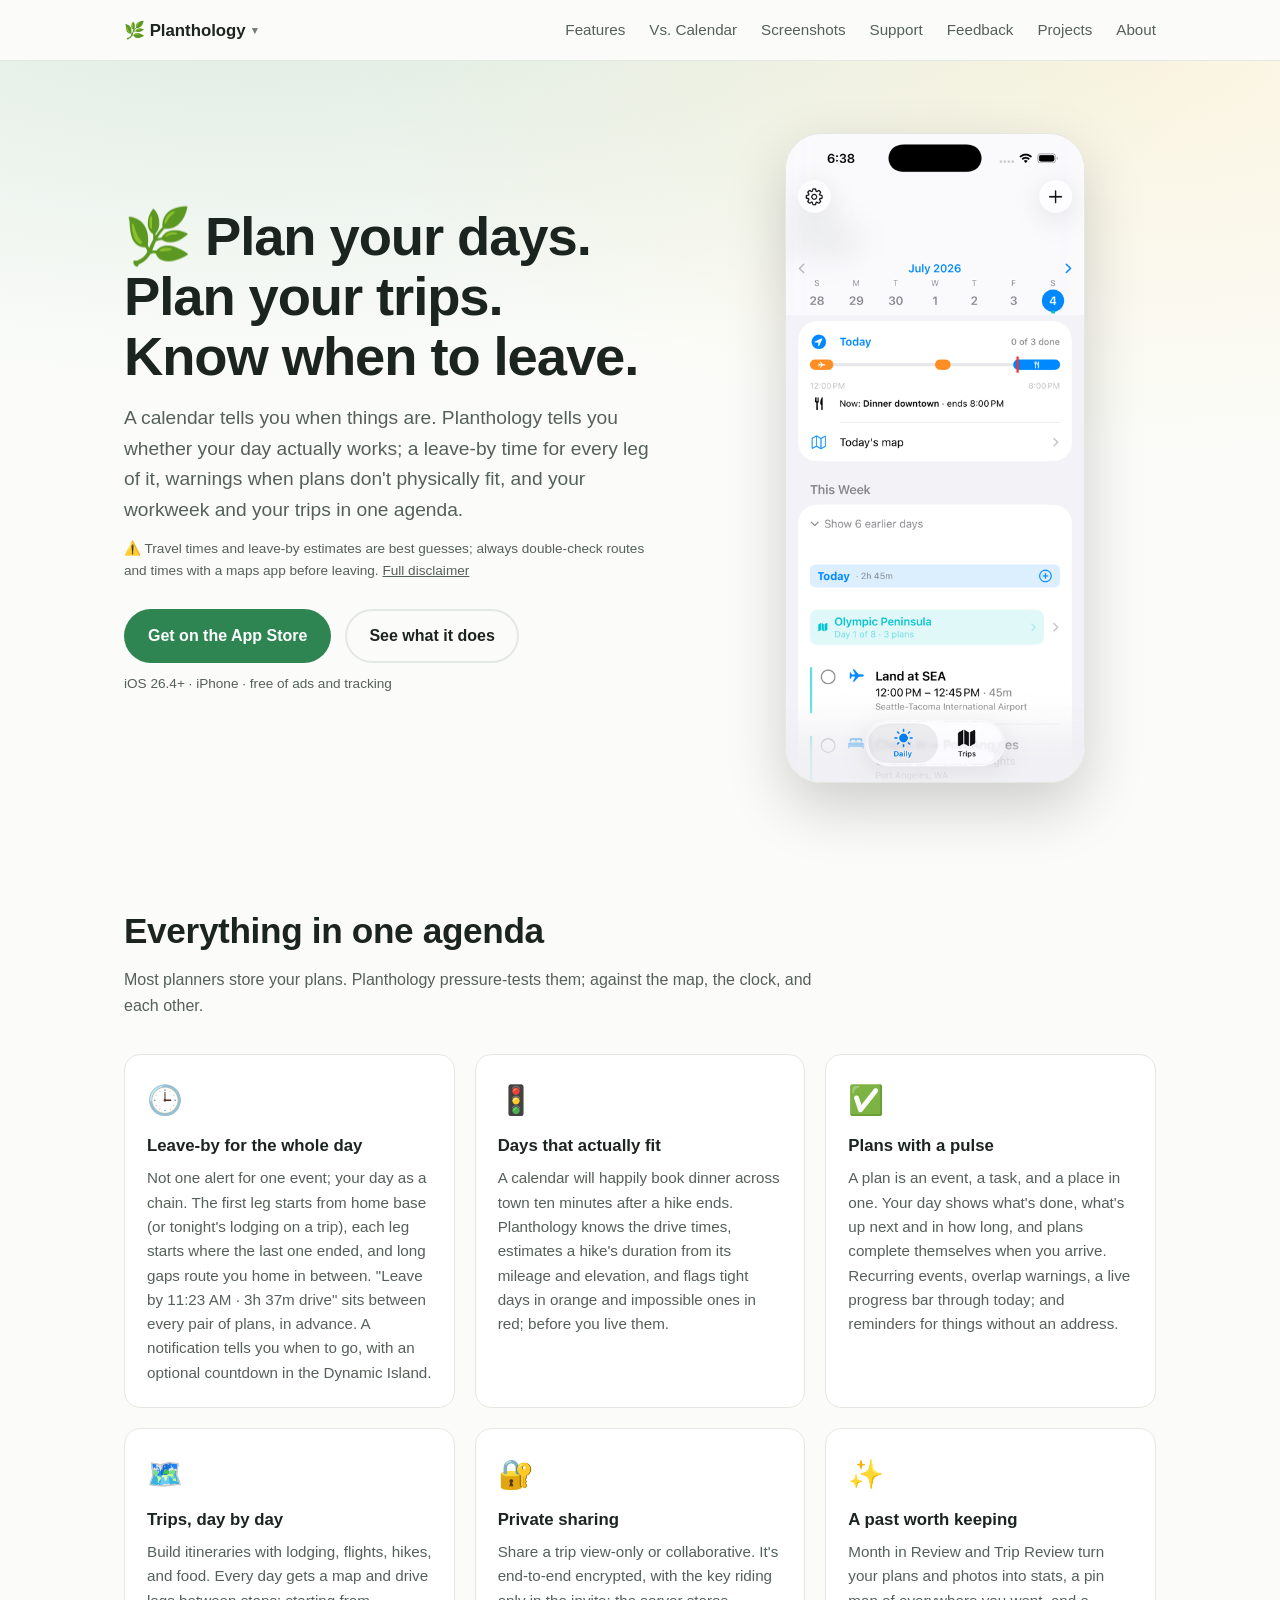
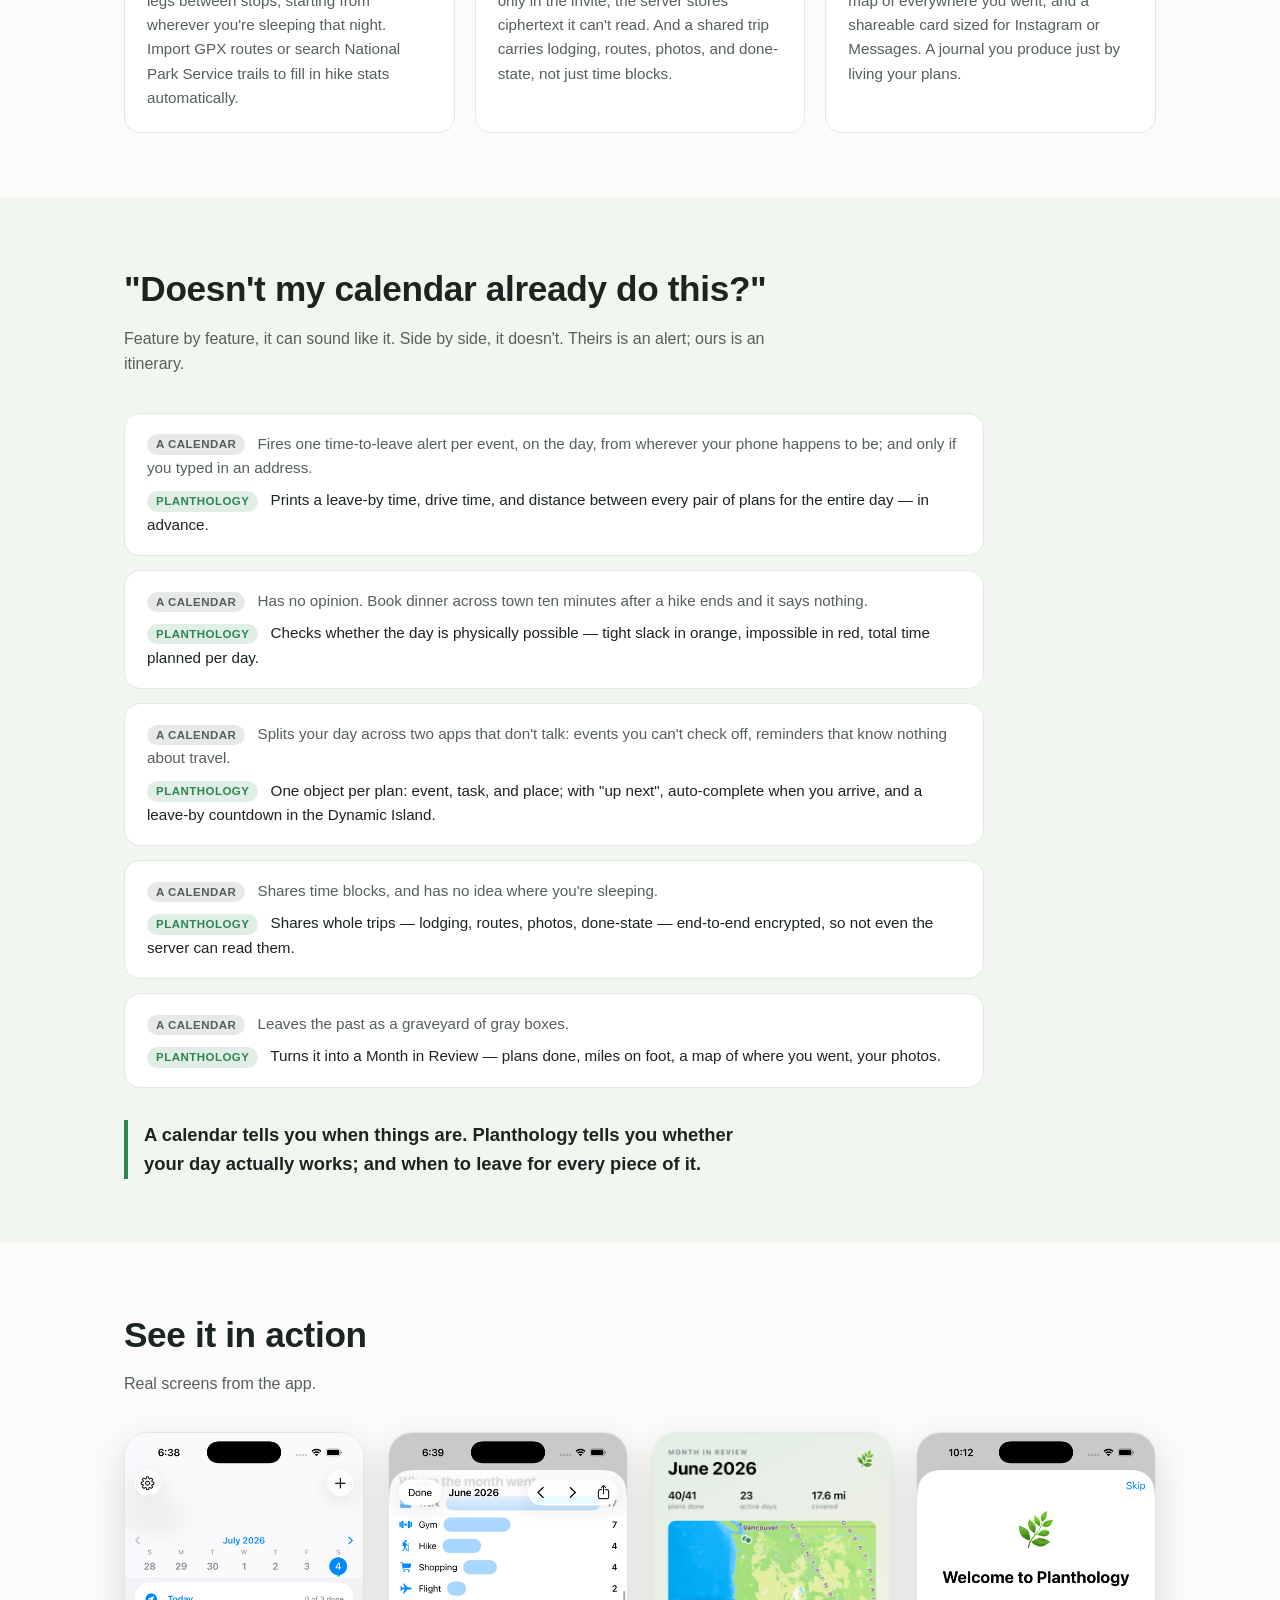
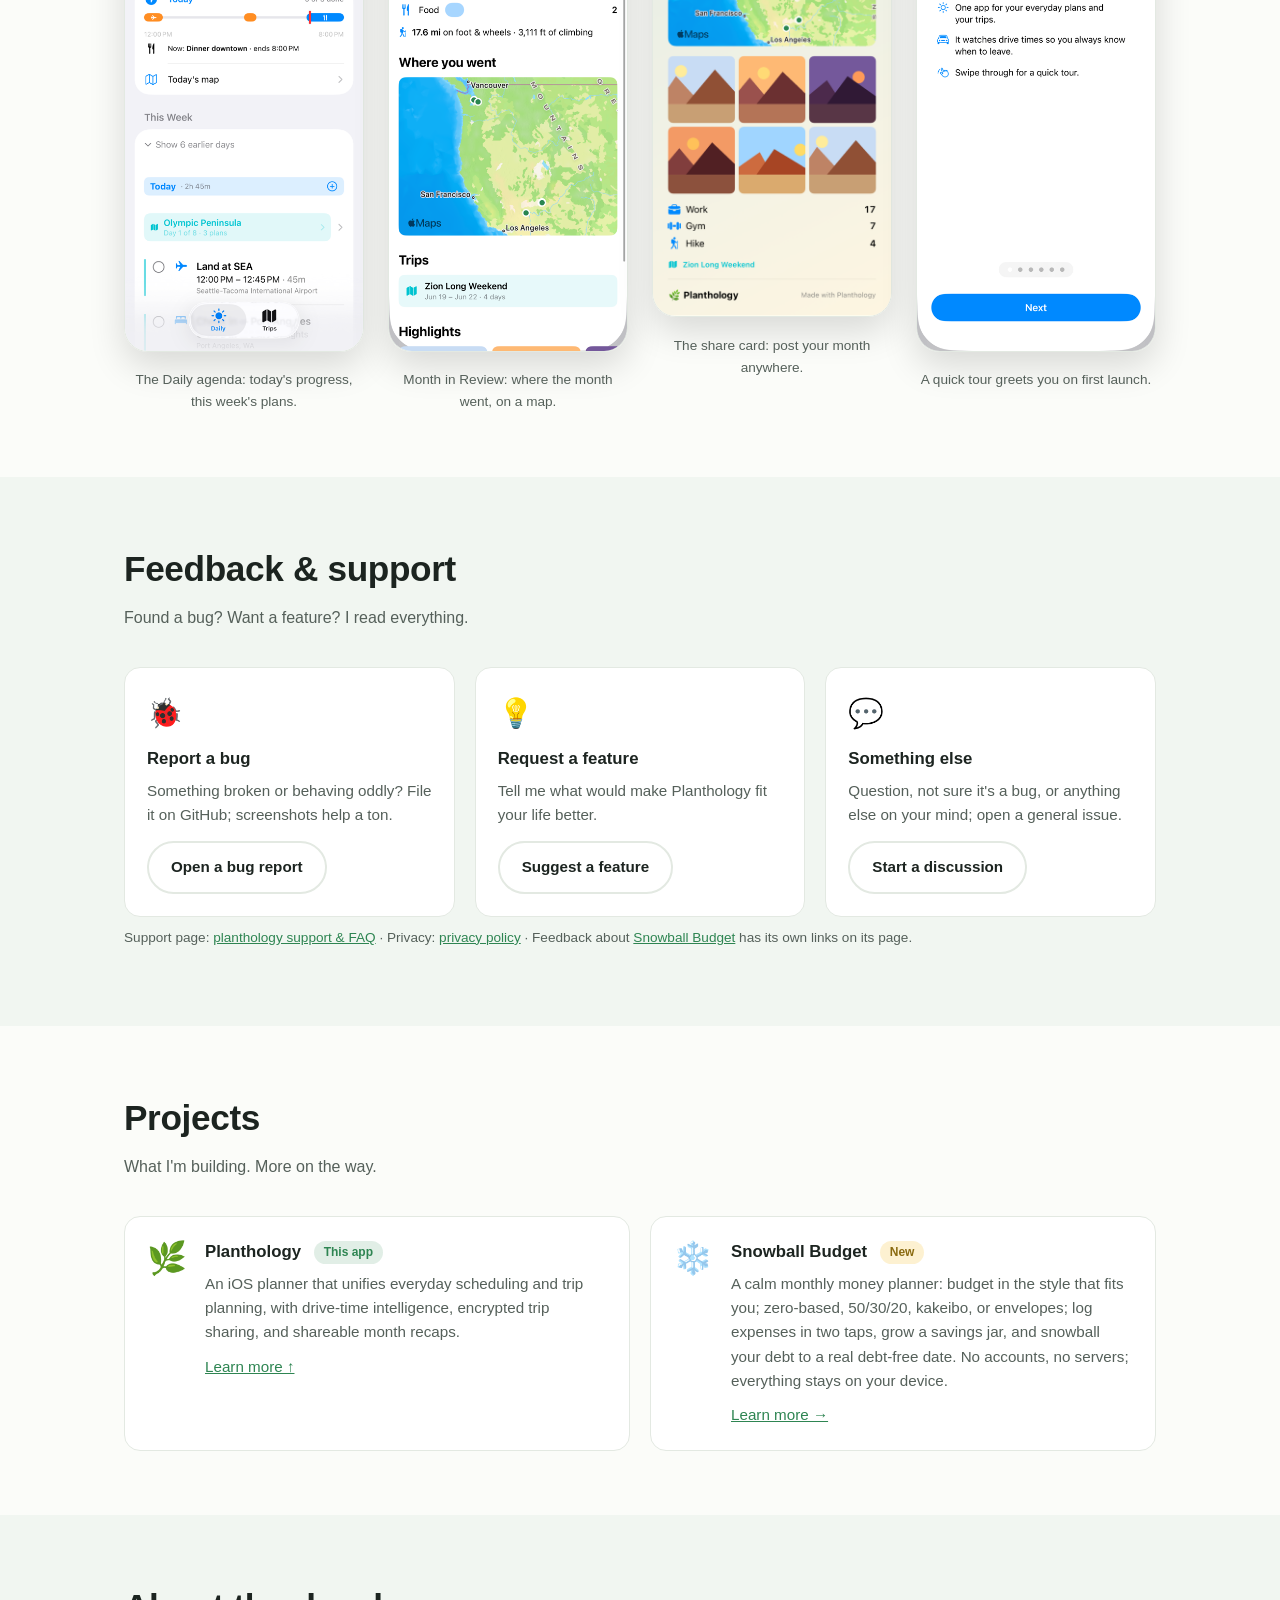
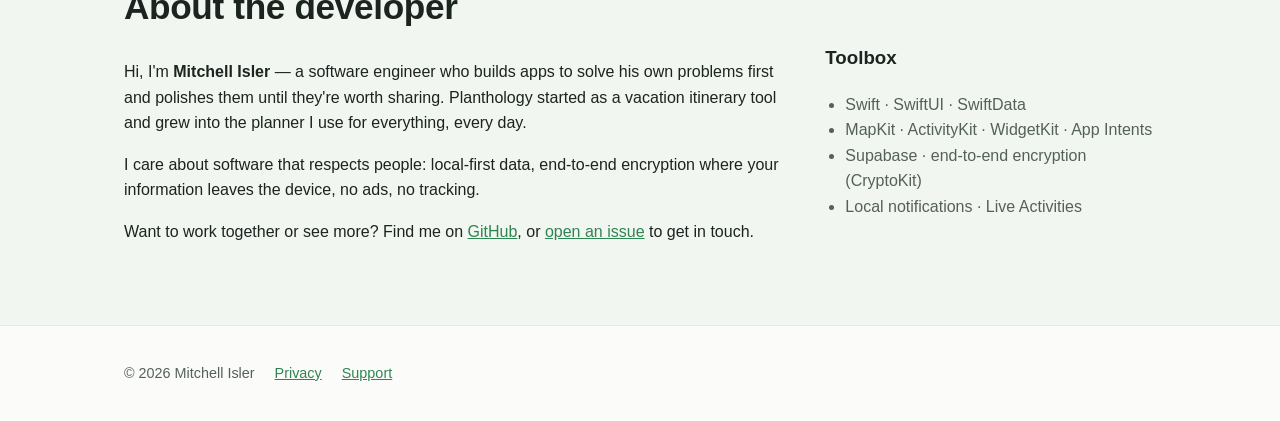
==== commit 7734266a: "disclaimer" ====
--- a/index.html
+++ b/index.html
@@ -25,6 +25,7 @@
     <a class="link" href="#features">Features</a>
     <a class="link" href="#vs">Vs. Calendar</a>
     <a class="link" href="#screenshots">Screenshots</a>
+    <a class="link keep" href="support.html">Support</a>
     <a class="link keep" href="#feedback">Feedback</a>
     <a class="link" href="#projects">Projects</a>
     <a class="link keep" href="#about">About</a>
@@ -40,6 +41,11 @@
         your day actually works; a leave-by time for every leg of it, warnings
         when plans don't physically fit, and your workweek and your trips in
         one agenda.
+      </p>
+      <p class="disclaimer">
+        ⚠️ Travel times and leave-by estimates are best guesses; always
+        double-check routes and times with a maps app before leaving.
+        <a href="support.html">Full disclaimer</a>
       </p>
       <div class="badge-row">
         <a class="btn primary" href="https://apps.apple.com/us/app/planthology/id6779658543">Get on the App&nbsp;Store</a>
--- a/assets/css/style.css
+++ b/assets/css/style.css
@@ -188,6 +188,15 @@
   max-width: 34em;
 }
 
+.hero p.disclaimer {
+  font-size: 0.85rem;
+  color: var(--ink-soft);
+  margin: -16px 0 28px;
+  max-width: 40em;
+}
+
+.hero p.disclaimer a { color: inherit; }
+
 .badge-row { display: flex; gap: 14px; flex-wrap: wrap; align-items: center; }
 
 .btn {
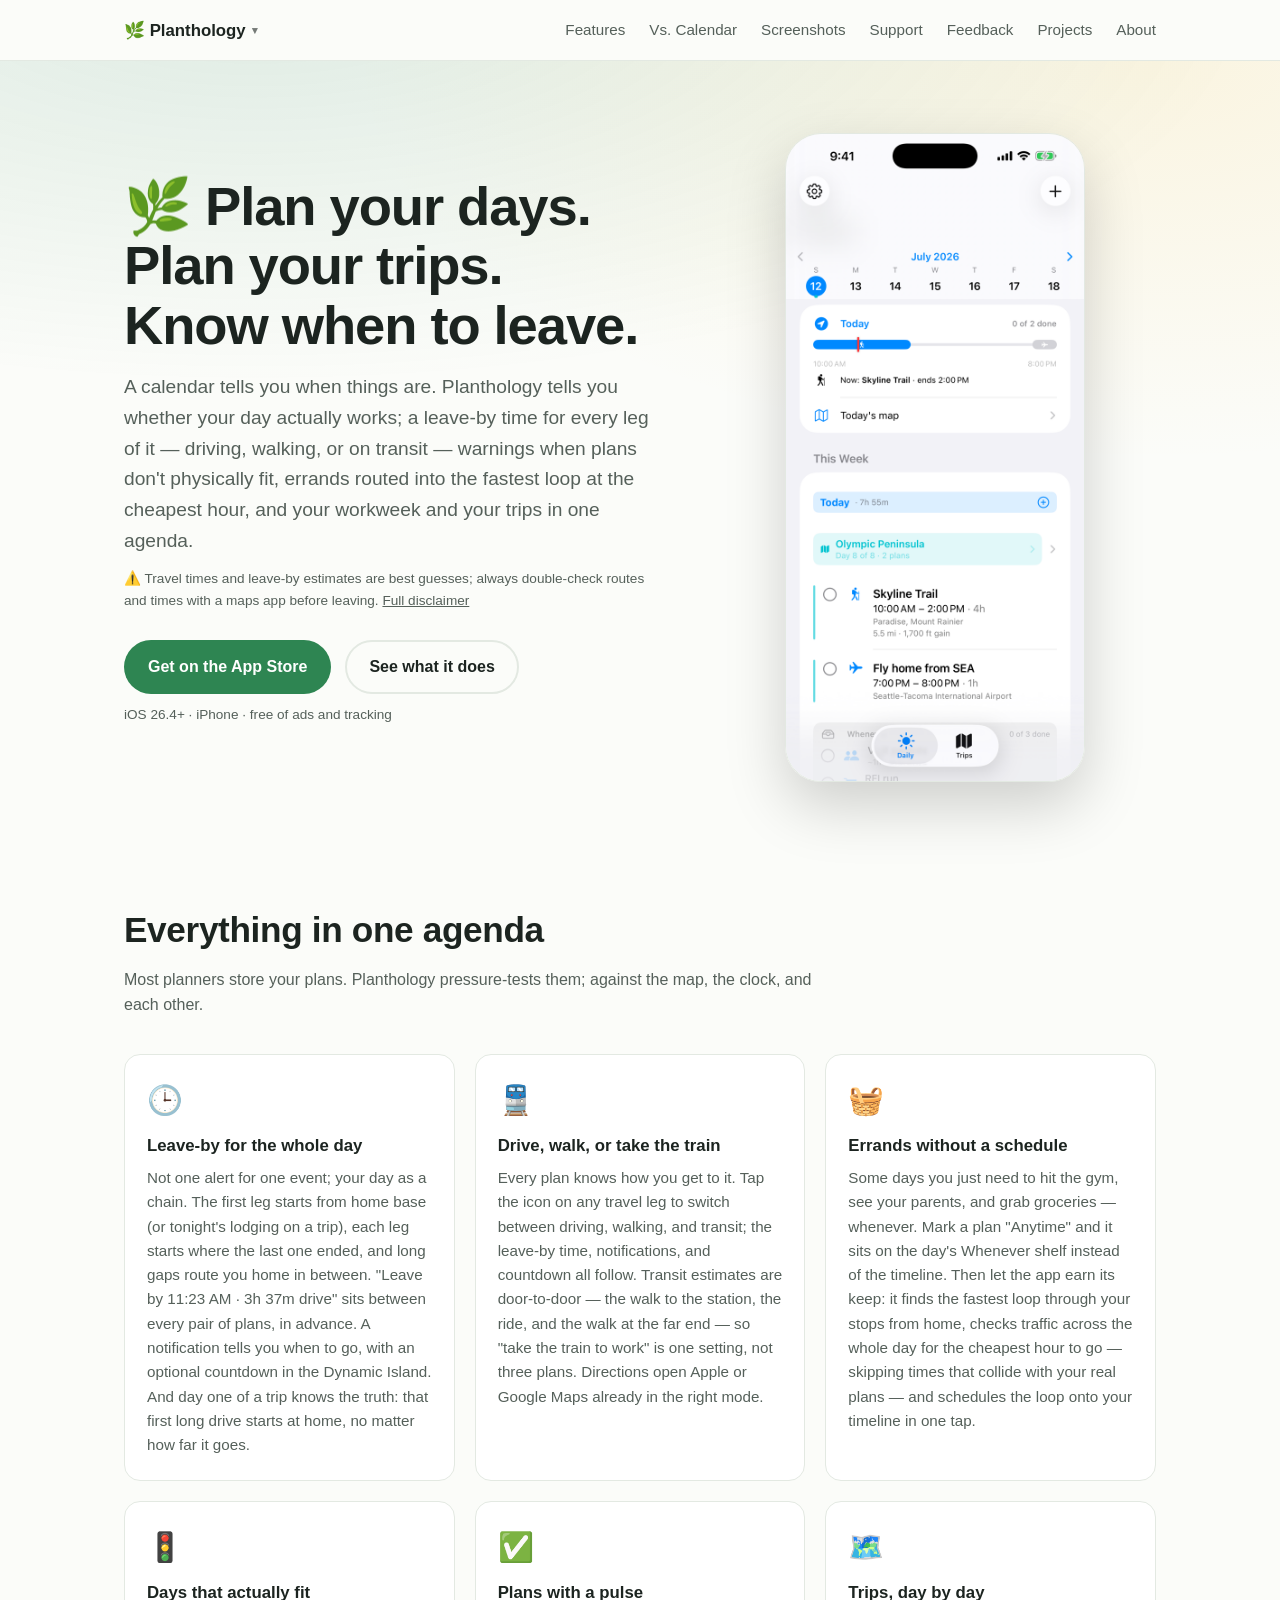
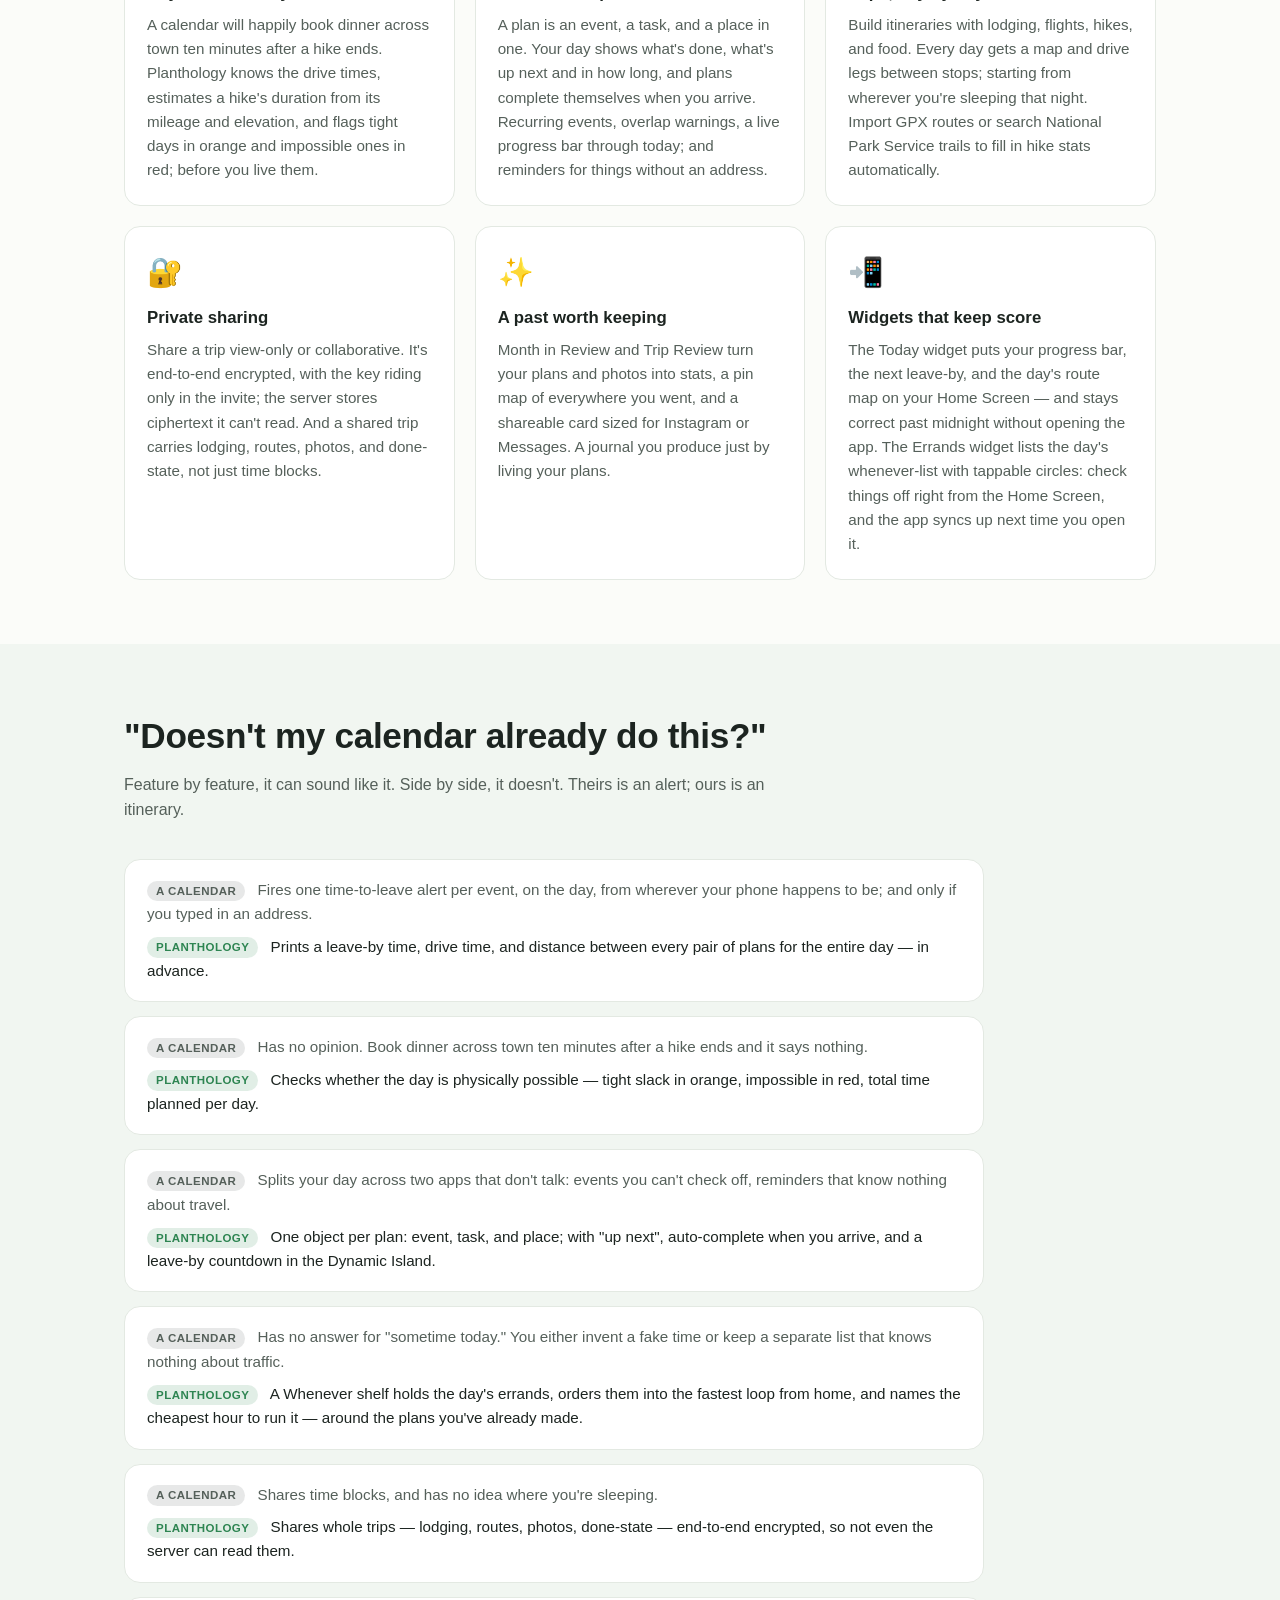
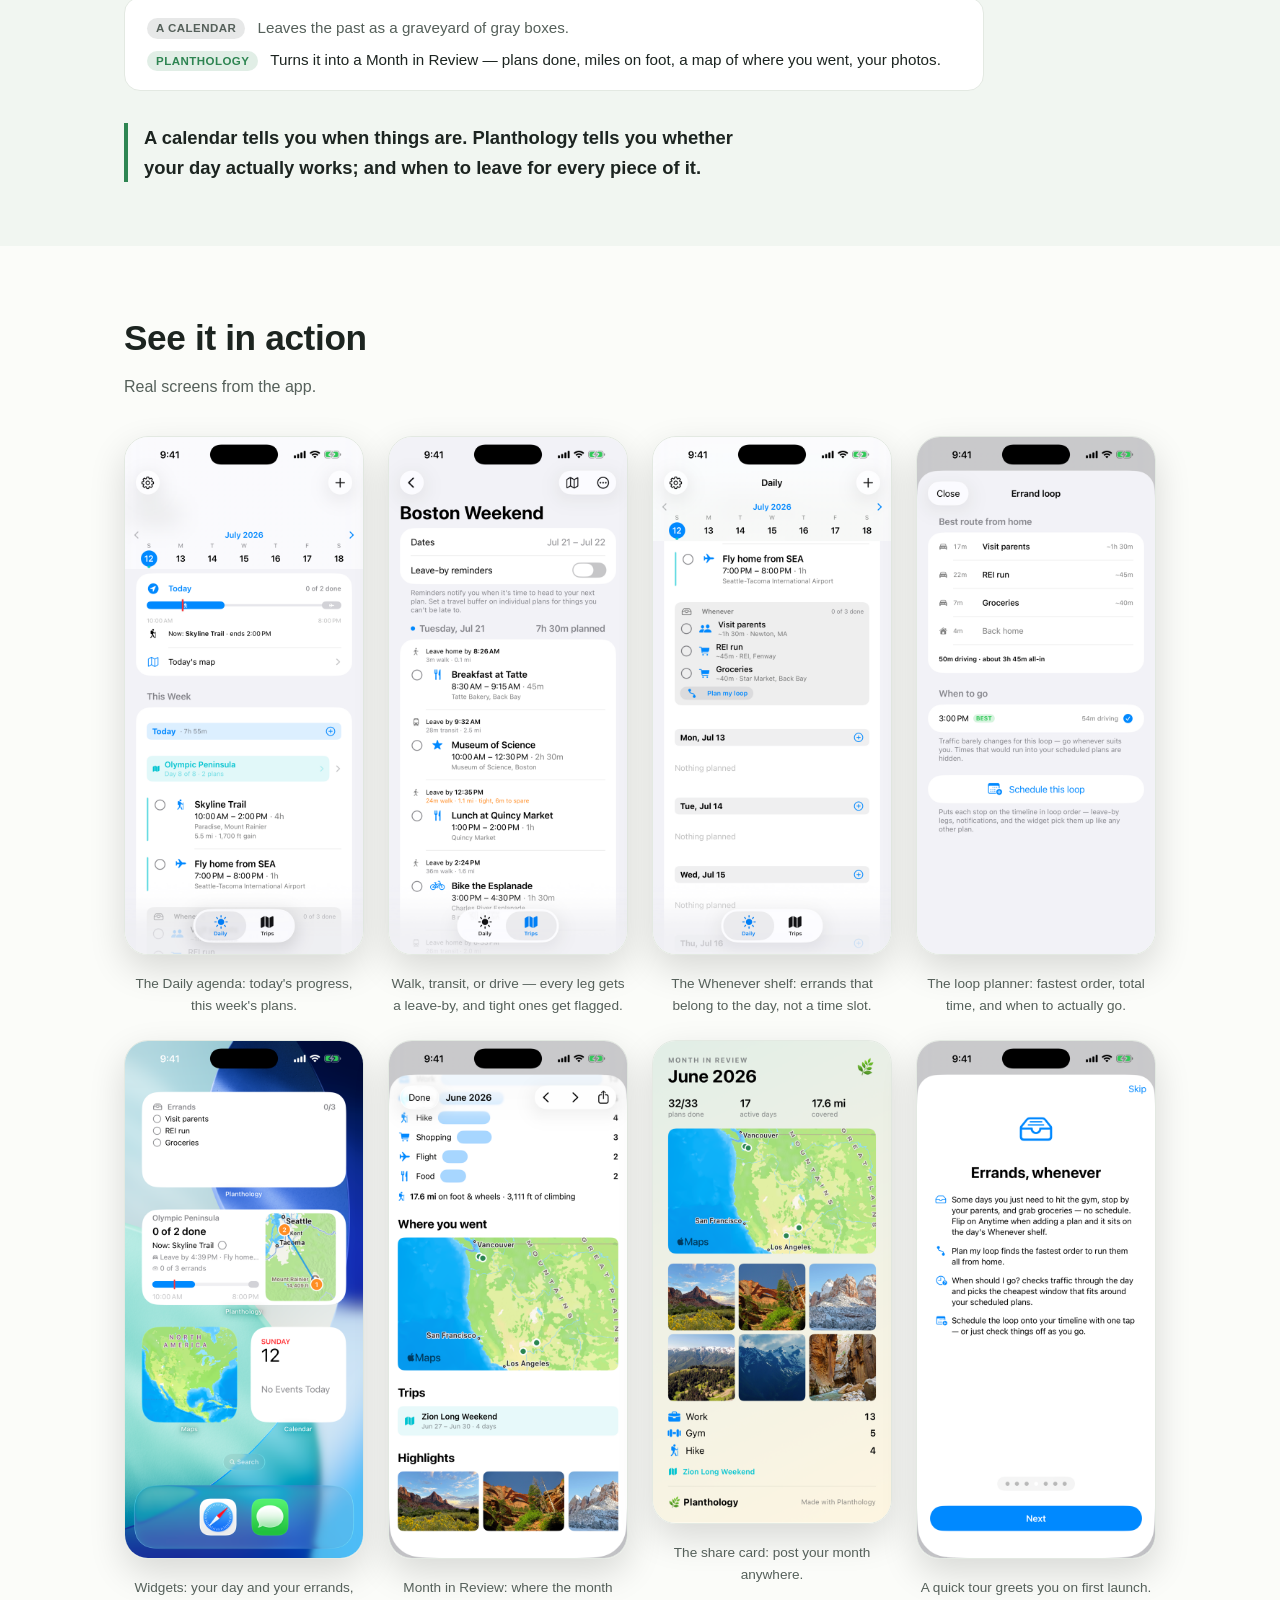
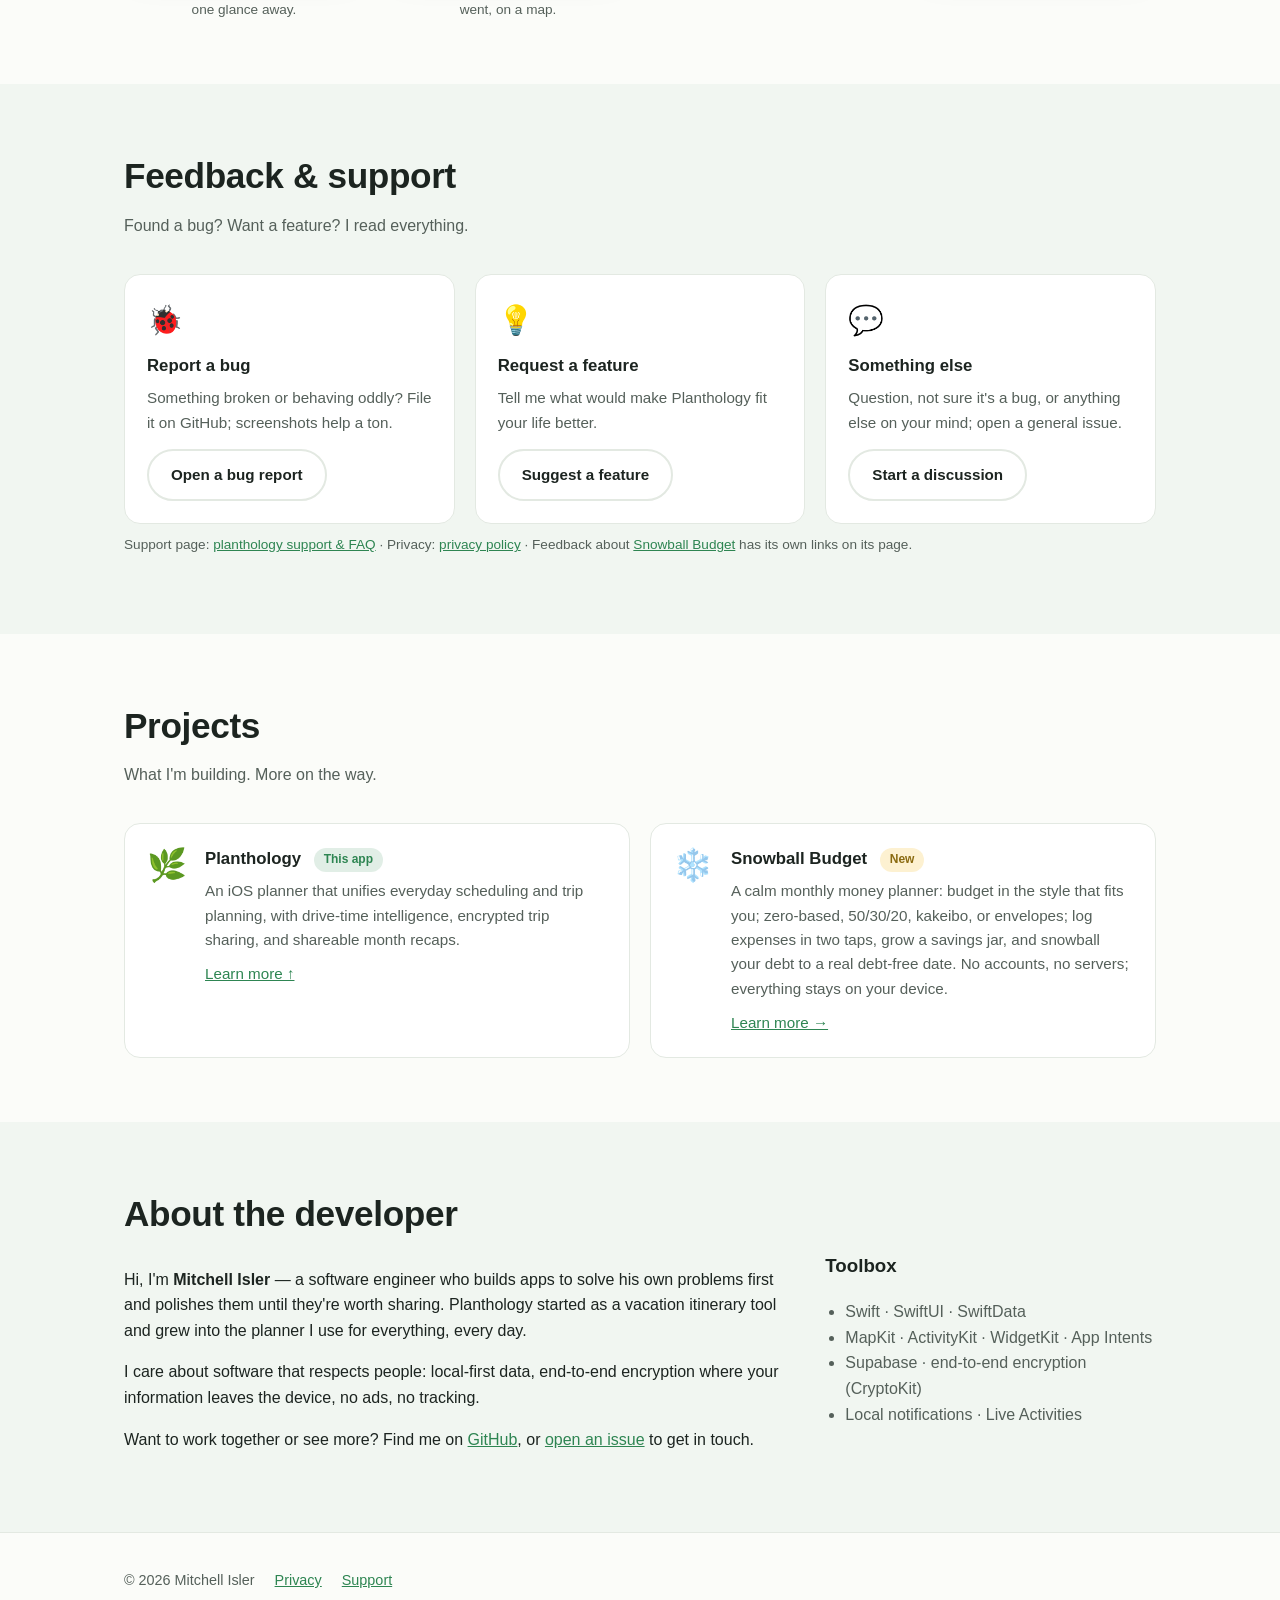
==== commit 84ba3b65: "update with new features and real pics" ====
--- a/index.html
+++ b/index.html
@@ -38,9 +38,10 @@
       <h1><span class="leaf">🌿</span> Plan your days.<br>Plan your trips.<br>Know when to leave.</h1>
       <p class="tag">
         A calendar tells you when things are. Planthology tells you whether
-        your day actually works; a leave-by time for every leg of it, warnings
-        when plans don't physically fit, and your workweek and your trips in
-        one agenda.
+        your day actually works; a leave-by time for every leg of it — driving,
+        walking, or on transit — warnings when plans don't physically fit,
+        errands routed into the fastest loop at the cheapest hour, and your
+        workweek and your trips in one agenda.
       </p>
       <p class="disclaimer">
         ⚠️ Travel times and leave-by estimates are best guesses; always
@@ -65,7 +66,17 @@
       <div class="card">
         <div class="icon">🕒</div>
         <h3>Leave-by for the whole day</h3>
-        <p>Not one alert for one event; your day as a chain. The first leg starts from home base (or tonight's lodging on a trip), each leg starts where the last one ended, and long gaps route you home in between. "Leave by 11:23 AM · 3h 37m drive" sits between every pair of plans, in advance. A notification tells you when to go, with an optional countdown in the Dynamic Island.</p>
+        <p>Not one alert for one event; your day as a chain. The first leg starts from home base (or tonight's lodging on a trip), each leg starts where the last one ended, and long gaps route you home in between. "Leave by 11:23 AM · 3h 37m drive" sits between every pair of plans, in advance. A notification tells you when to go, with an optional countdown in the Dynamic Island. And day one of a trip knows the truth: that first long drive starts at home, no matter how far it goes.</p>
+      </div>
+      <div class="card">
+        <div class="icon">🚆</div>
+        <h3>Drive, walk, or take the train</h3>
+        <p>Every plan knows how you get to it. Tap the icon on any travel leg to switch between driving, walking, and transit; the leave-by time, notifications, and countdown all follow. Transit estimates are door-to-door — the walk to the station, the ride, and the walk at the far end — so "take the train to work" is one setting, not three plans. Directions open Apple or Google Maps already in the right mode.</p>
+      </div>
+      <div class="card">
+        <div class="icon">🧺</div>
+        <h3>Errands without a schedule</h3>
+        <p>Some days you just need to hit the gym, see your parents, and grab groceries — whenever. Mark a plan "Anytime" and it sits on the day's Whenever shelf instead of the timeline. Then let the app earn its keep: it finds the fastest loop through your stops from home, checks traffic across the whole day for the cheapest hour to go — skipping times that collide with your real plans — and schedules the loop onto your timeline in one tap.</p>
       </div>
       <div class="card">
         <div class="icon">🚦</div>
@@ -92,6 +103,11 @@
         <h3>A past worth keeping</h3>
         <p>Month in Review and Trip Review turn your plans and photos into stats, a pin map of everywhere you went, and a shareable card sized for Instagram or Messages. A journal you produce just by living your plans.</p>
       </div>
+      <div class="card">
+        <div class="icon">📲</div>
+        <h3>Widgets that keep score</h3>
+        <p>The Today widget puts your progress bar, the next leave-by, and the day's route map on your Home Screen — and stays correct past midnight without opening the app. The Errands widget lists the day's whenever-list with tappable circles: check things off right from the Home Screen, and the app syncs up next time you open it.</p>
+      </div>
     </div>
   </div>
 </section>
@@ -114,6 +130,10 @@
         <p class="us"><span class="vs-tag us">Planthology</span> One object per plan: event, task, and place; with "up next", auto-complete when you arrive, and a leave-by countdown in the Dynamic Island.</p>
       </div>
       <div class="vs-row">
+        <p class="them"><span class="vs-tag">A calendar</span> Has no answer for "sometime today." You either invent a fake time or keep a separate list that knows nothing about traffic.</p>
+        <p class="us"><span class="vs-tag us">Planthology</span> A Whenever shelf holds the day's errands, orders them into the fastest loop from home, and names the cheapest hour to run it — around the plans you've already made.</p>
+      </div>
+      <div class="vs-row">
         <p class="them"><span class="vs-tag">A calendar</span> Shares time blocks, and has no idea where you're sleeping.</p>
         <p class="us"><span class="vs-tag us">Planthology</span> Shares whole trips — lodging, routes, photos, done-state — end-to-end encrypted, so not even the server can read them.</p>
       </div>
@@ -136,6 +156,22 @@
         <figcaption>The Daily agenda: today's progress, this week's plans.</figcaption>
       </figure>
       <figure>
+        <img src="assets/img/modes.png" alt="Trip day showing walk and transit legs with leave-by times and a tight-slack warning">
+        <figcaption>Walk, transit, or drive — every leg gets a leave-by, and tight ones get flagged.</figcaption>
+      </figure>
+      <figure>
+        <img src="assets/img/errands.png" alt="The Whenever shelf holding three unscheduled errands with a Plan my loop button">
+        <figcaption>The Whenever shelf: errands that belong to the day, not a time slot.</figcaption>
+      </figure>
+      <figure>
+        <img src="assets/img/errandloop.png" alt="Errand loop planner showing the best stop order, total driving, and the best time to go">
+        <figcaption>The loop planner: fastest order, total time, and when to actually go.</figcaption>
+      </figure>
+      <figure>
+        <img src="assets/img/widgets.png" alt="Home Screen with the Errands widget and the Today widget showing progress, leave-by, and route map">
+        <figcaption>Widgets: your day and your errands, one glance away.</figcaption>
+      </figure>
+      <figure>
         <img src="assets/img/monthreview.png" alt="Month in Review with category breakdown and a map of visited places">
         <figcaption>Month in Review: where the month went, on a map.</figcaption>
       </figure>
@@ -144,7 +180,7 @@
         <figcaption>The share card: post your month anywhere.</figcaption>
       </figure>
       <figure>
-        <img src="assets/img/tutorial.png" alt="Welcome tour introducing the app's features">
+        <img src="assets/img/tutorial.png" alt="Welcome tour page introducing the errands features">
         <figcaption>A quick tour greets you on first launch.</figcaption>
       </figure>
     </div>
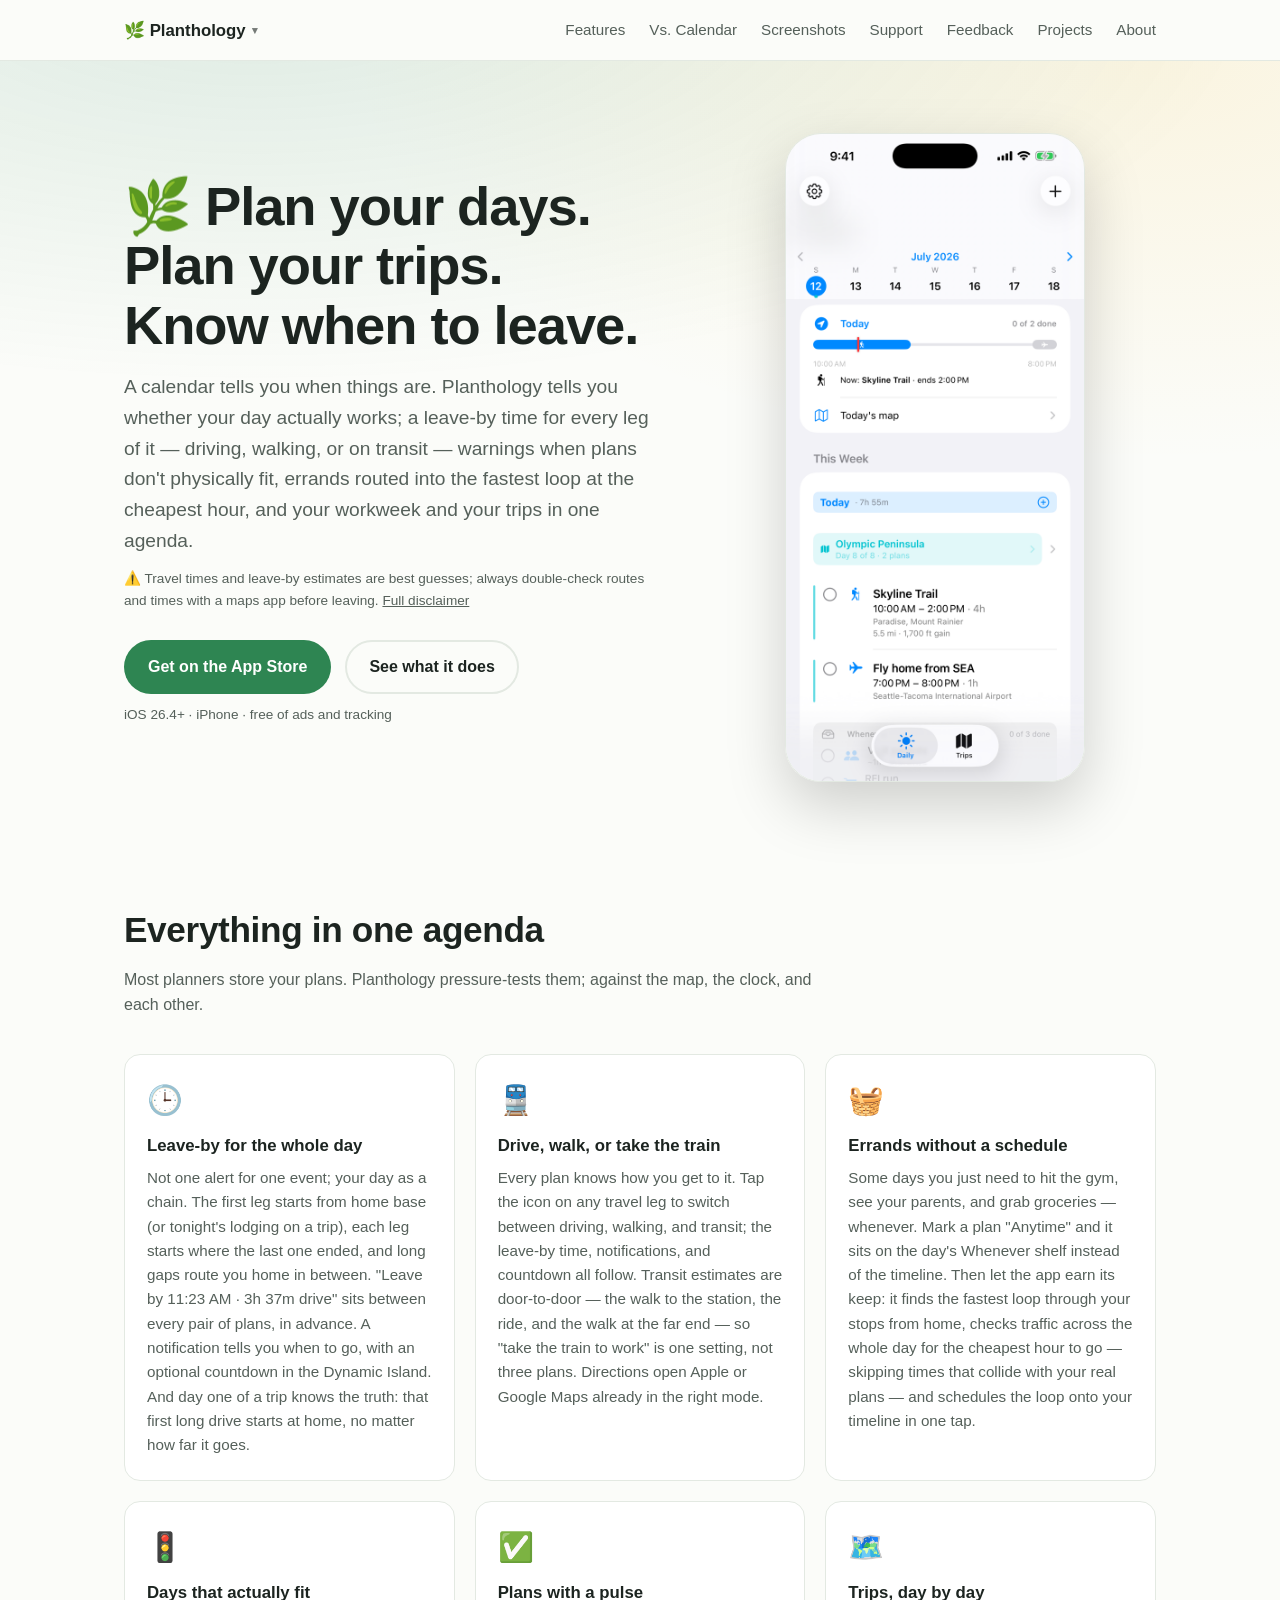
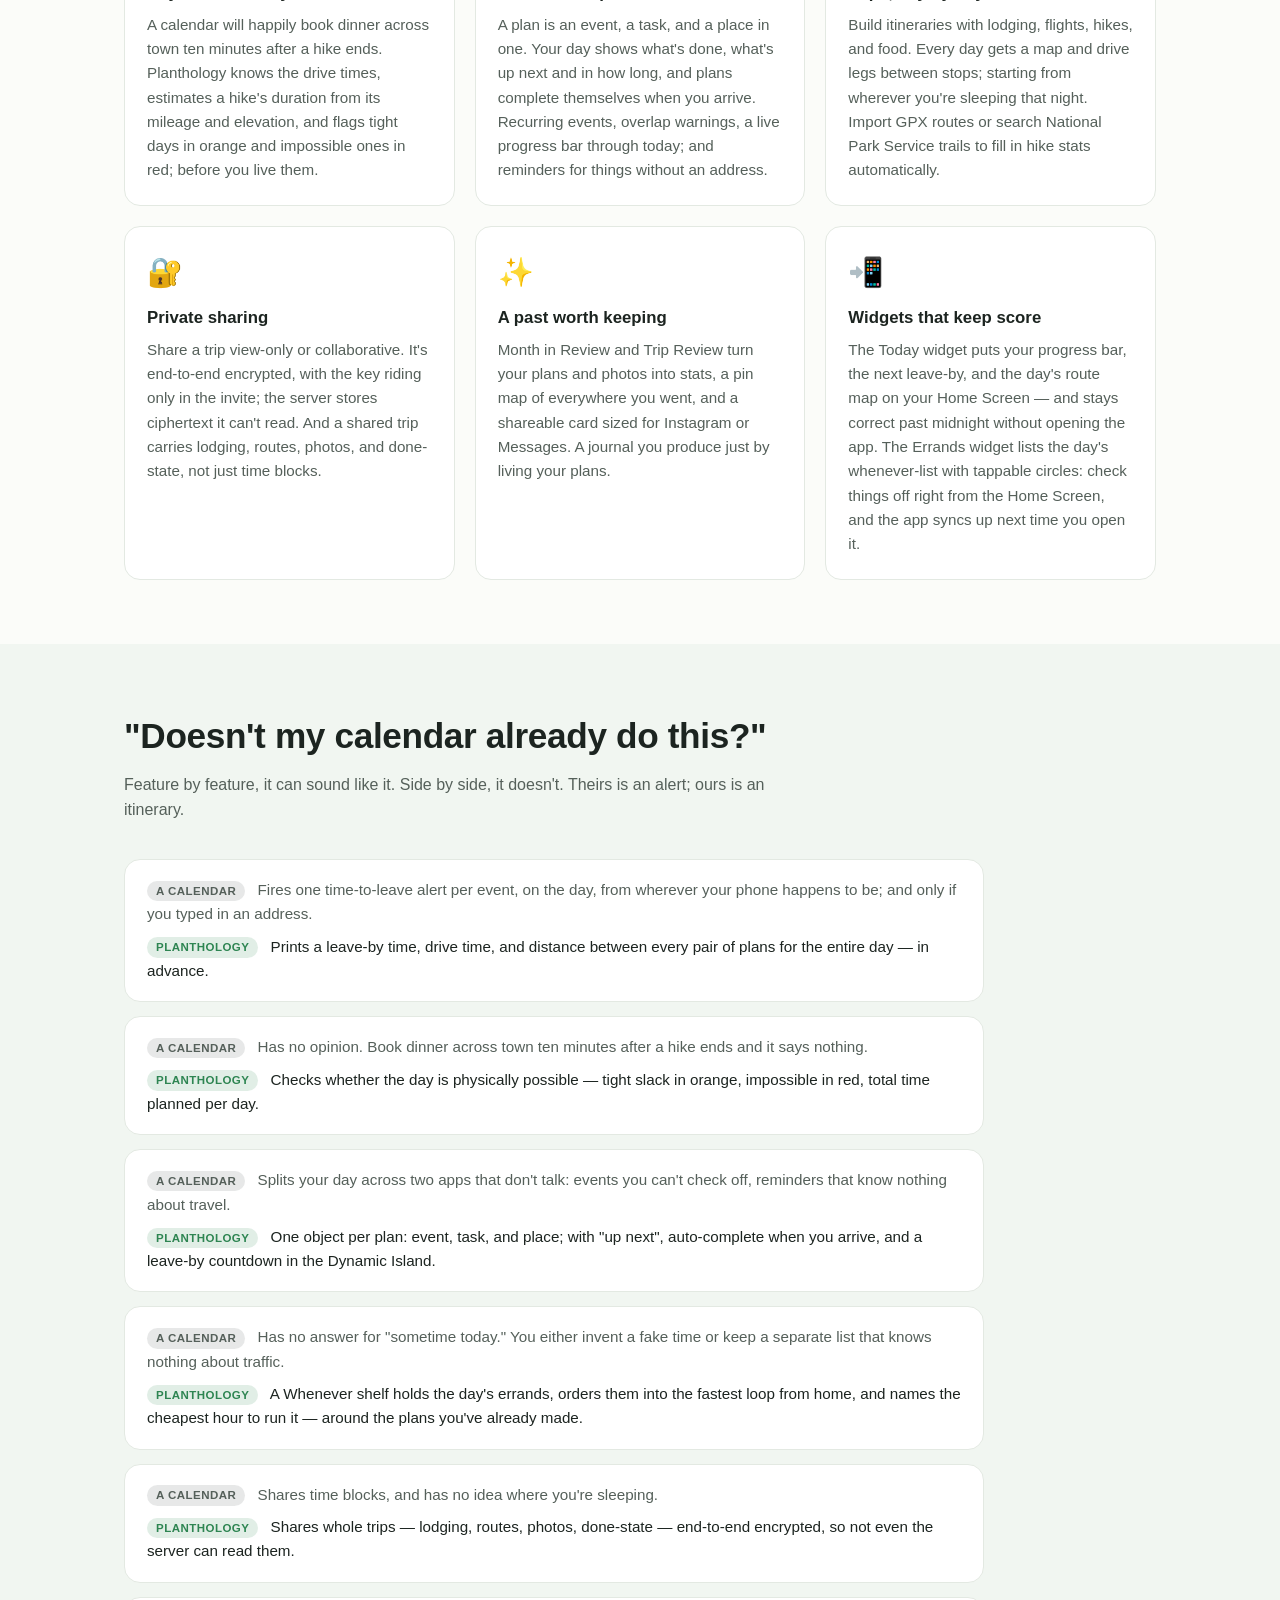
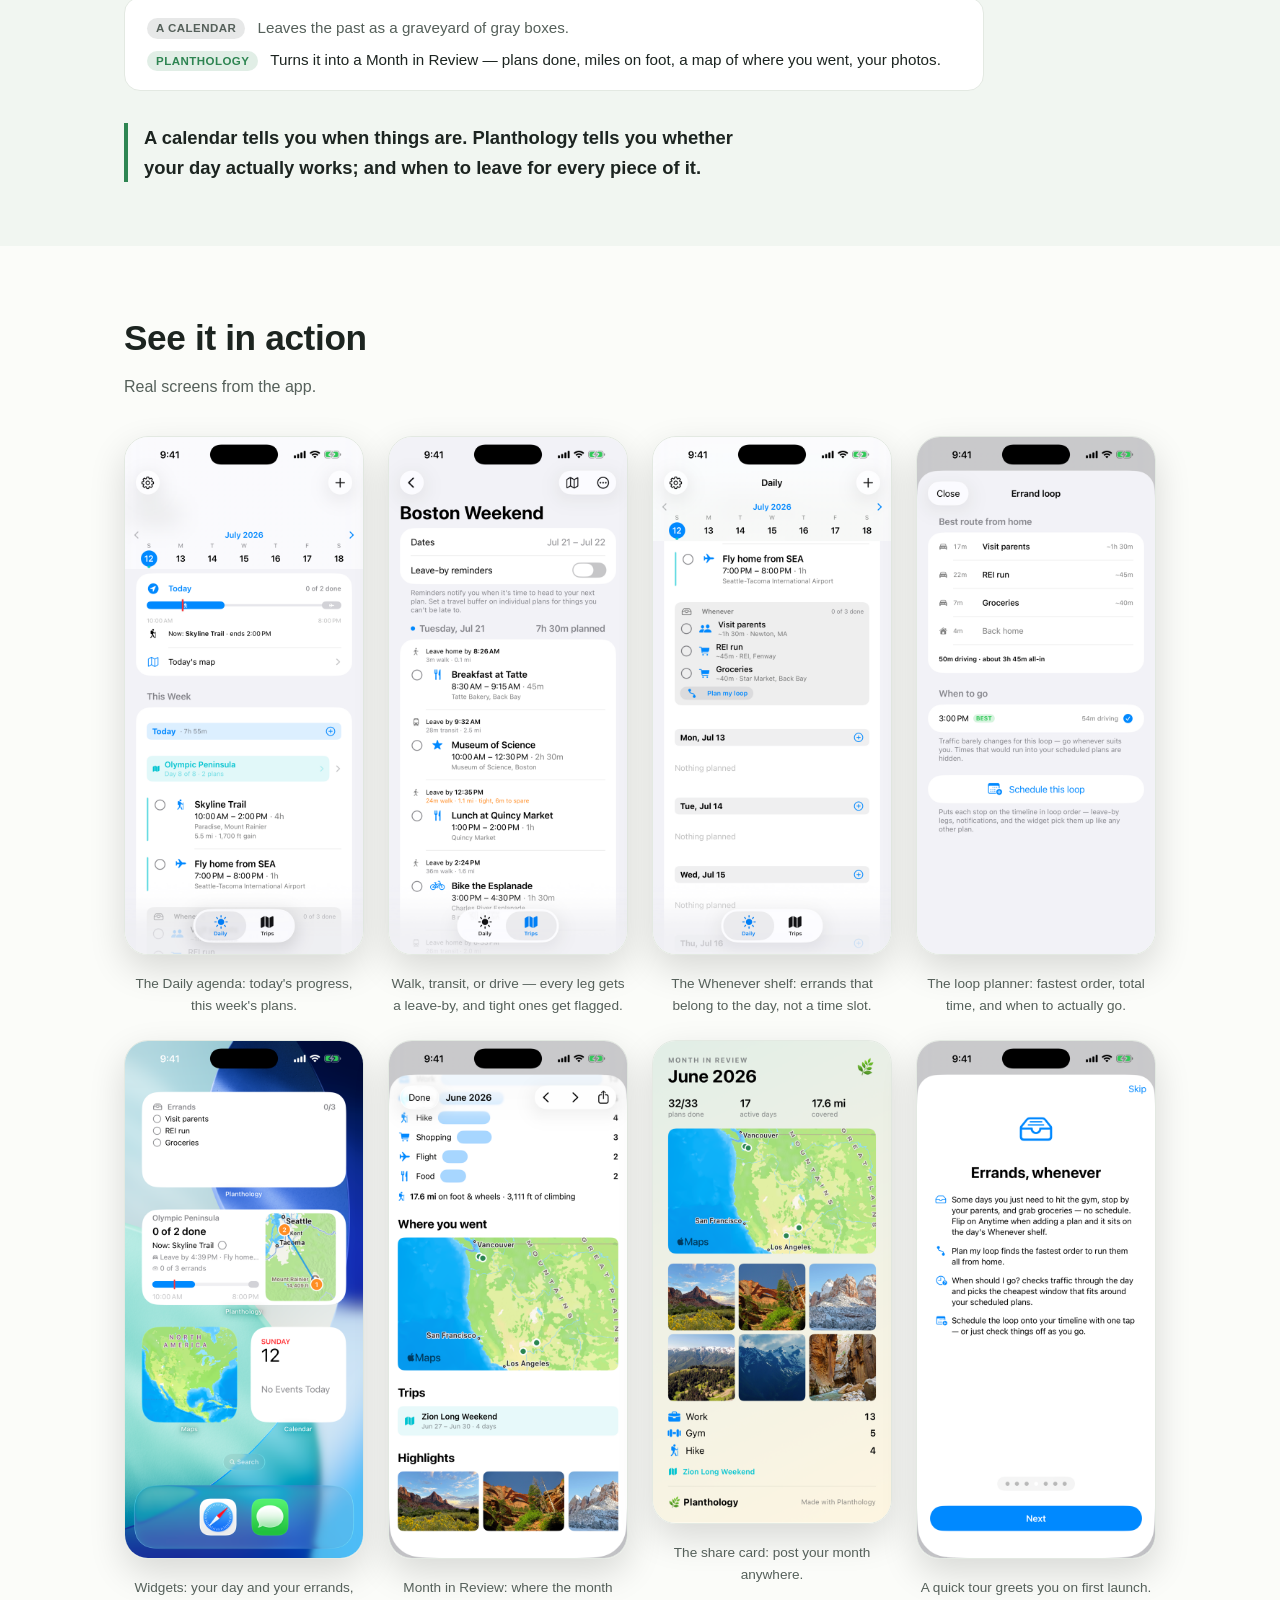
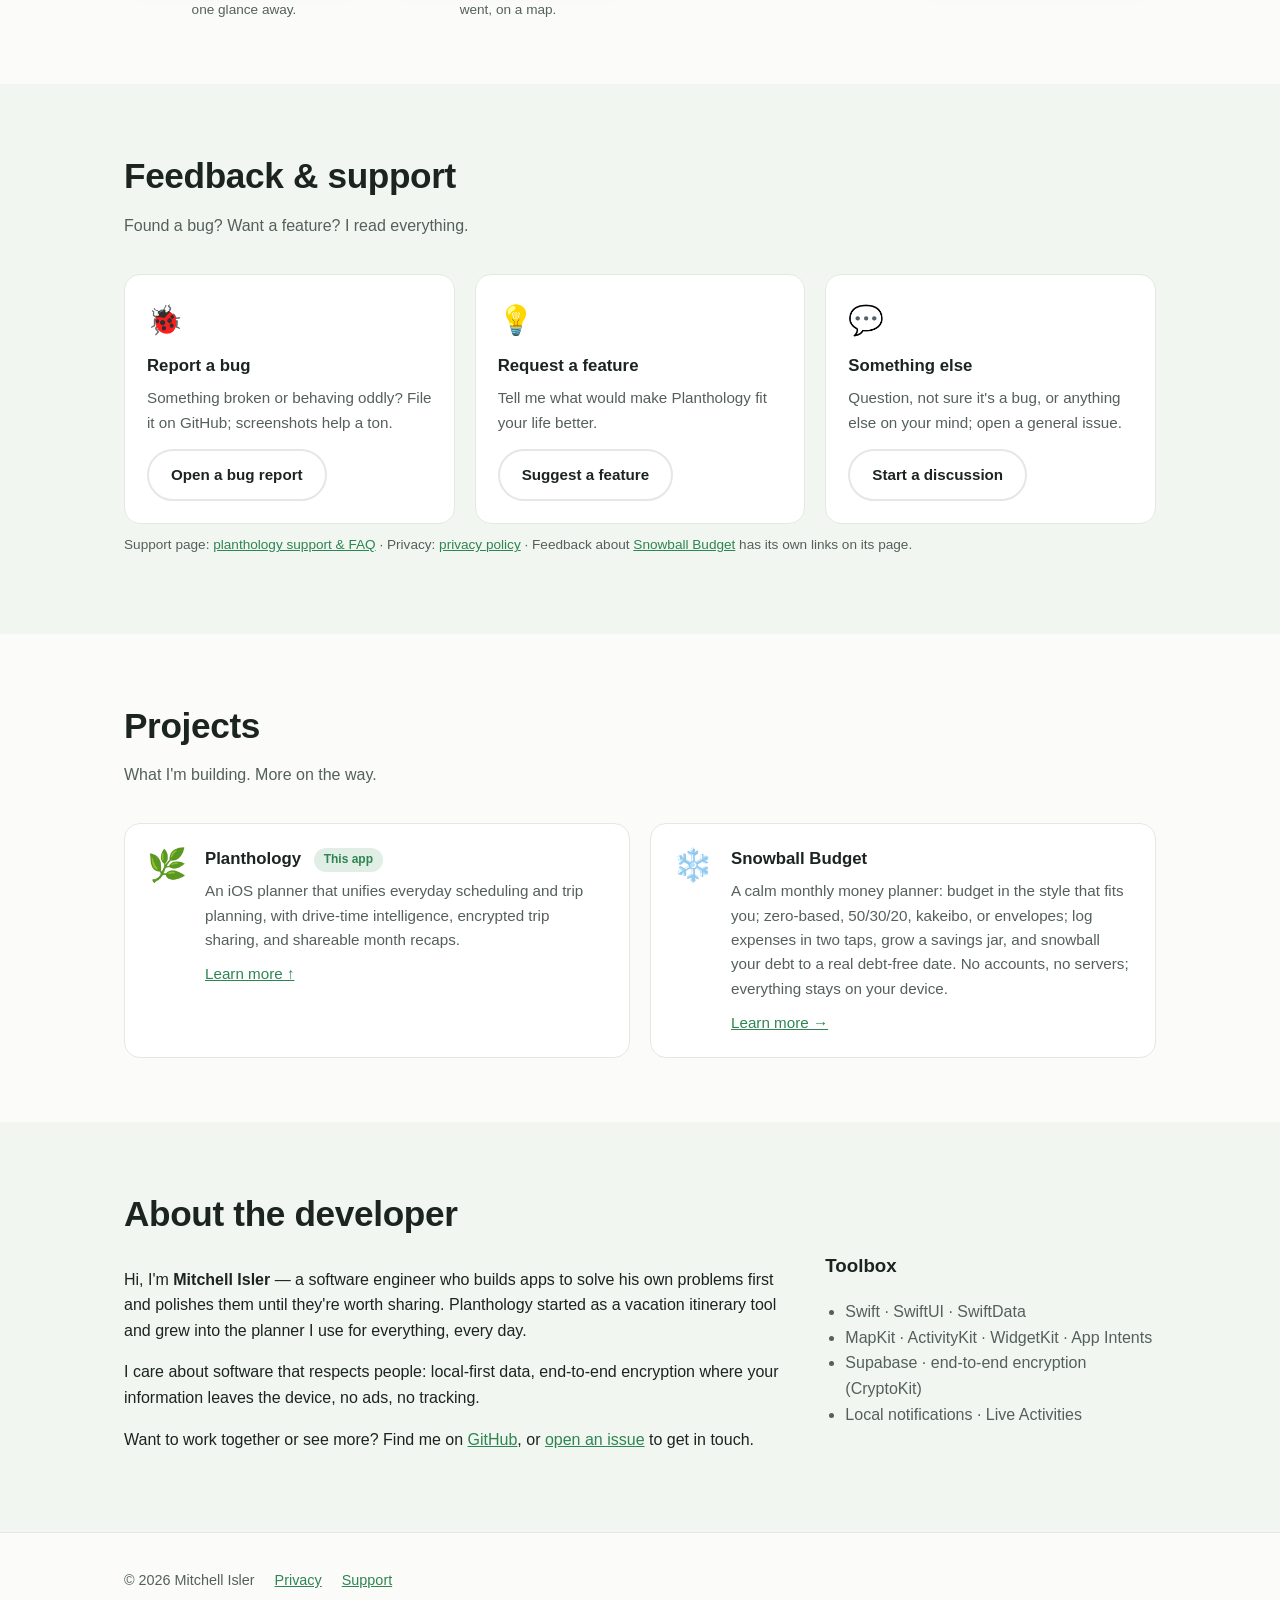
==== commit 1a339c6f: "snowball link" ====
--- a/index.html
+++ b/index.html
@@ -234,7 +234,7 @@
         <div class="project">
           <div class="emoji">❄️</div>
           <div>
-            <h3 style="margin-top:0">Snowball Budget <span class="pill soon">New</span></h3>
+            <h3 style="margin-top:0">Snowball Budget</h3>
             <p>A calm monthly money planner: budget in the style that fits you; zero-based, 50/30/20, kakeibo, or envelopes; log expenses in two taps, grow a savings jar, and snowball your debt to a real debt-free date. No accounts, no servers; everything stays on your device.</p>
             <p style="margin-top:10px"><a href="snowball/index.html">Learn more →</a></p>
           </div>
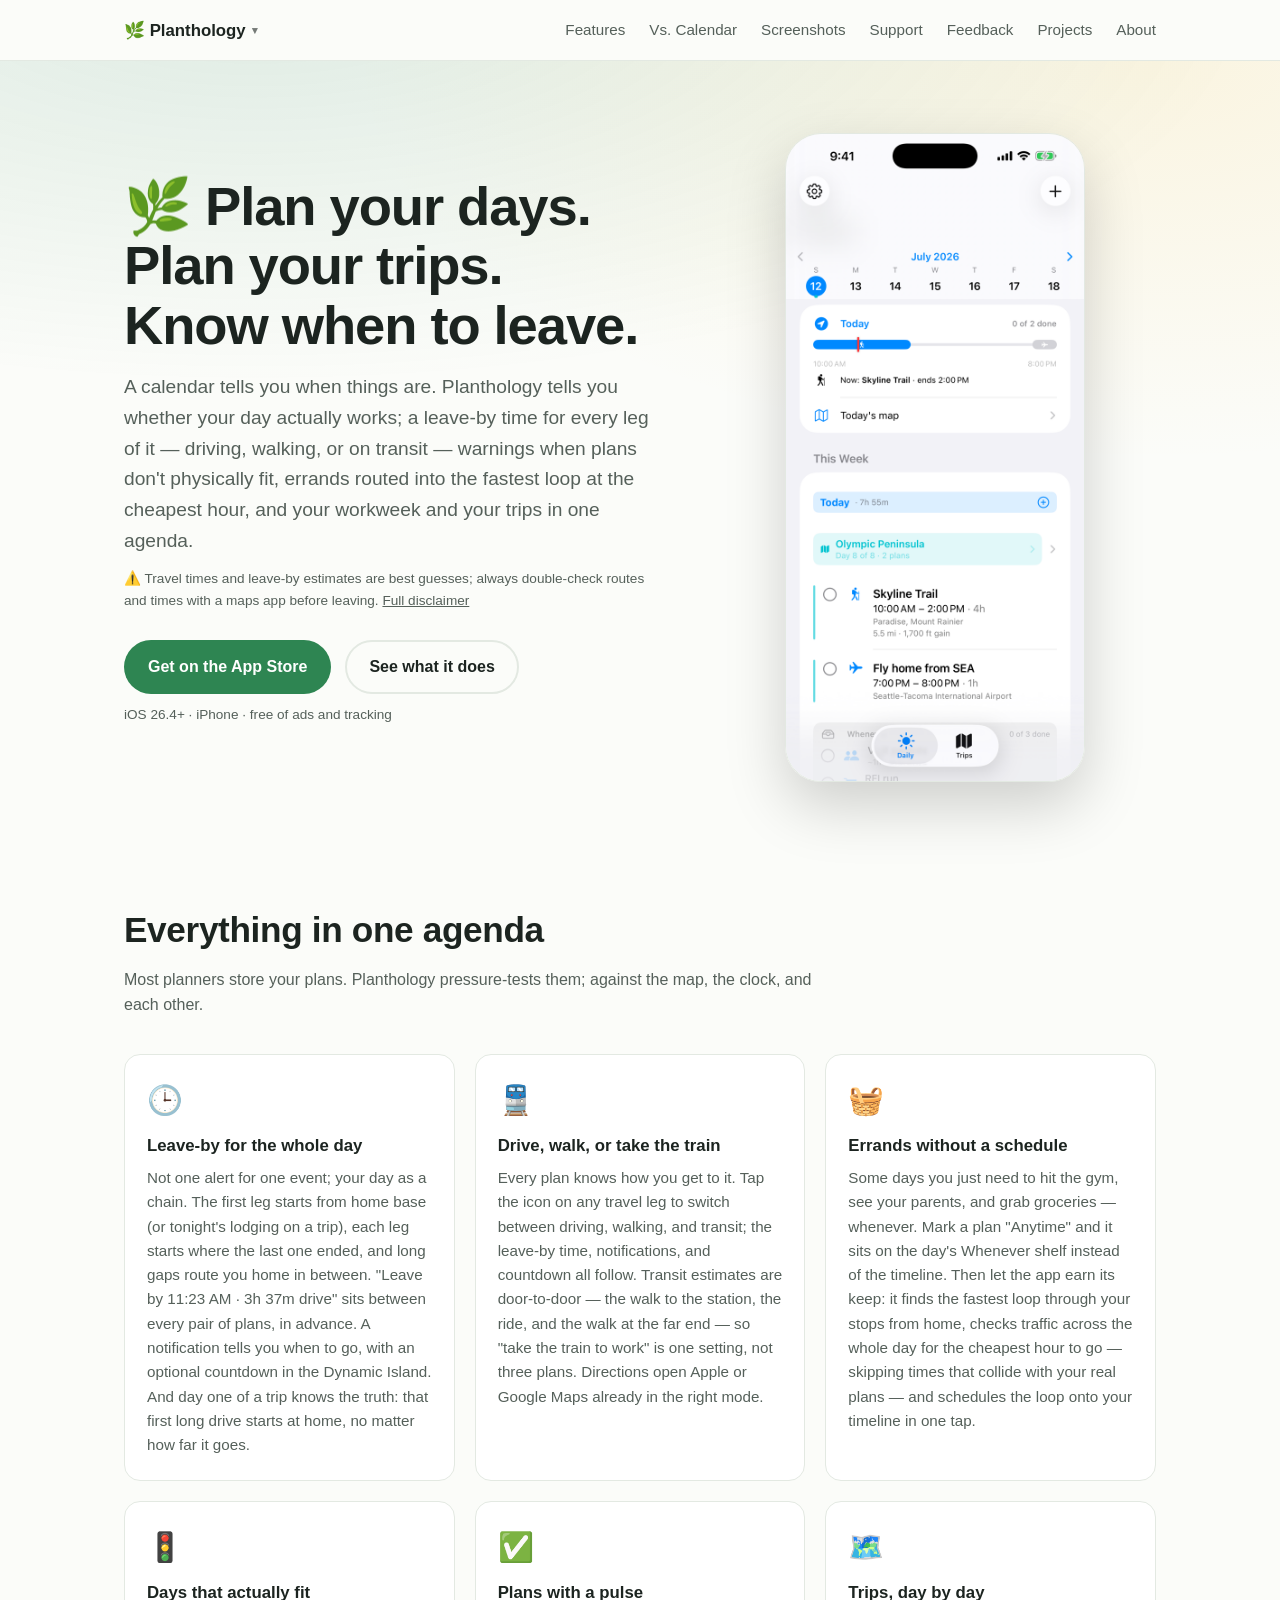
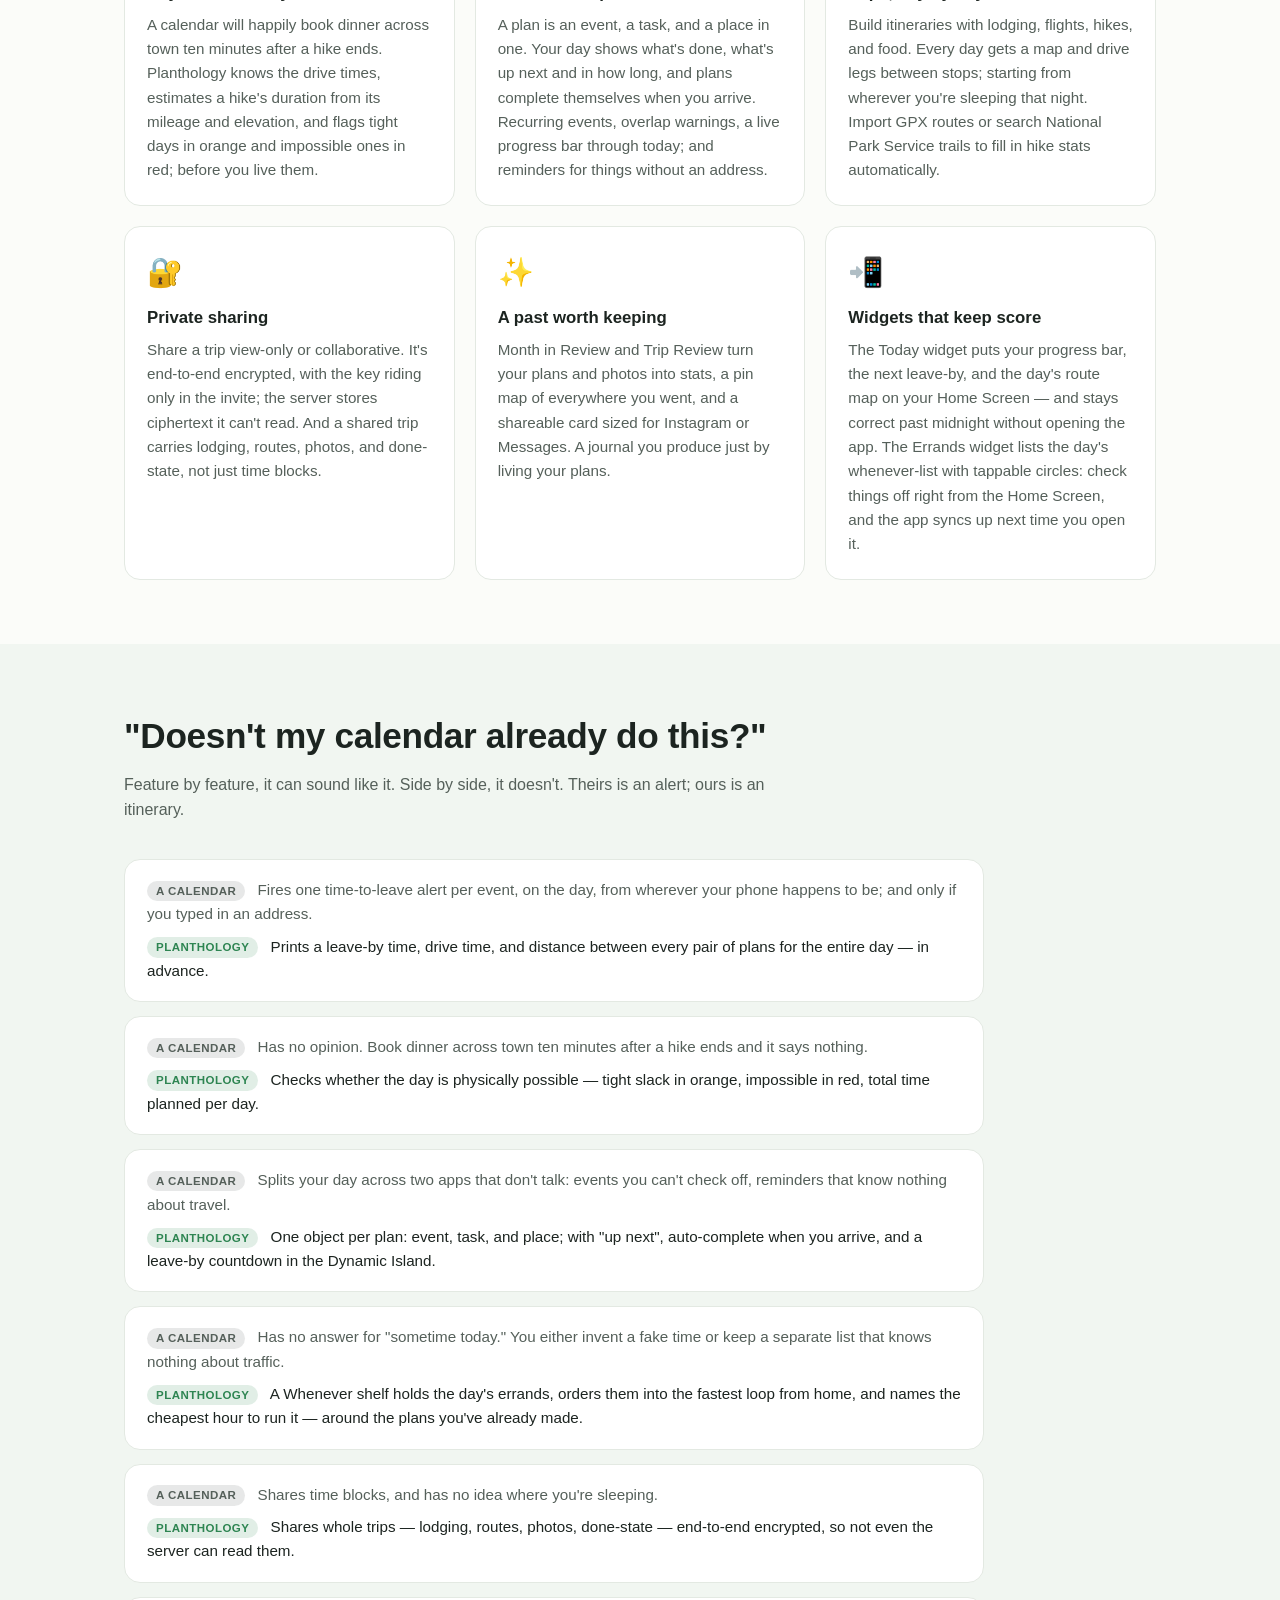
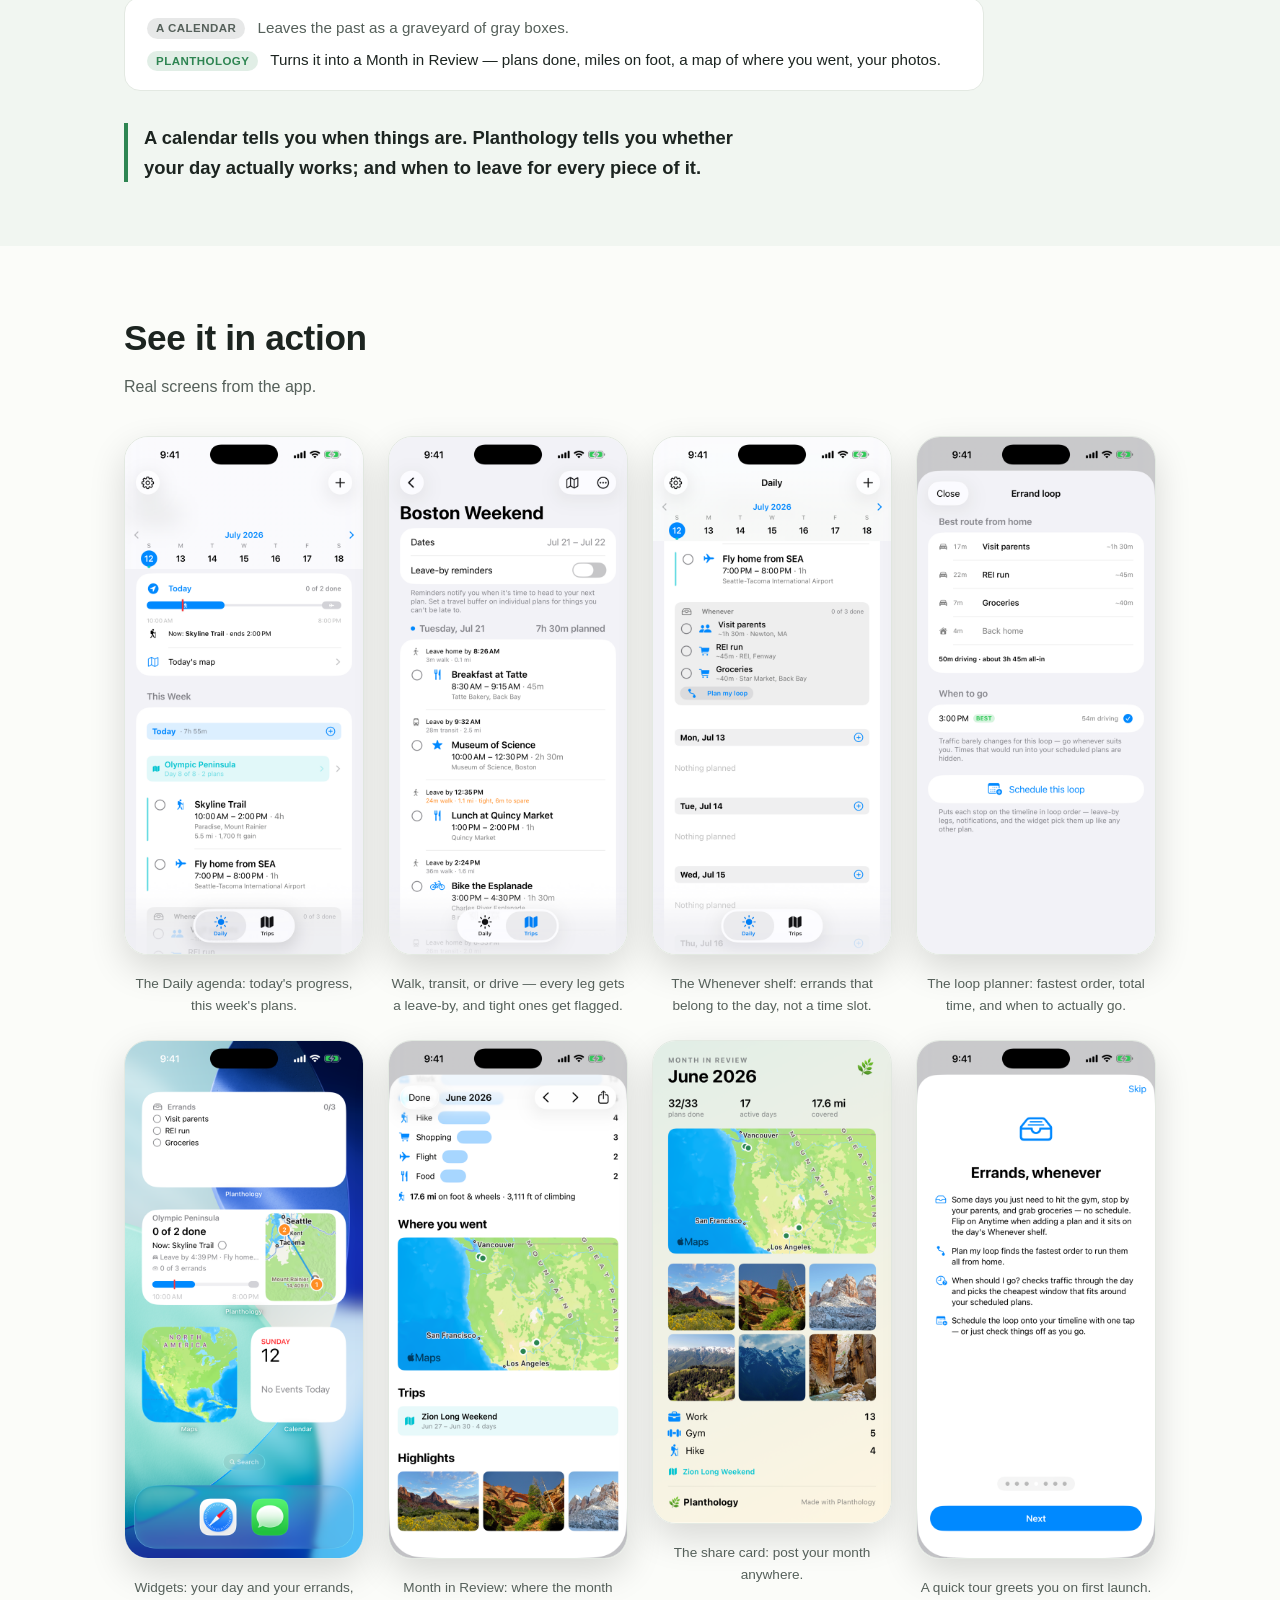
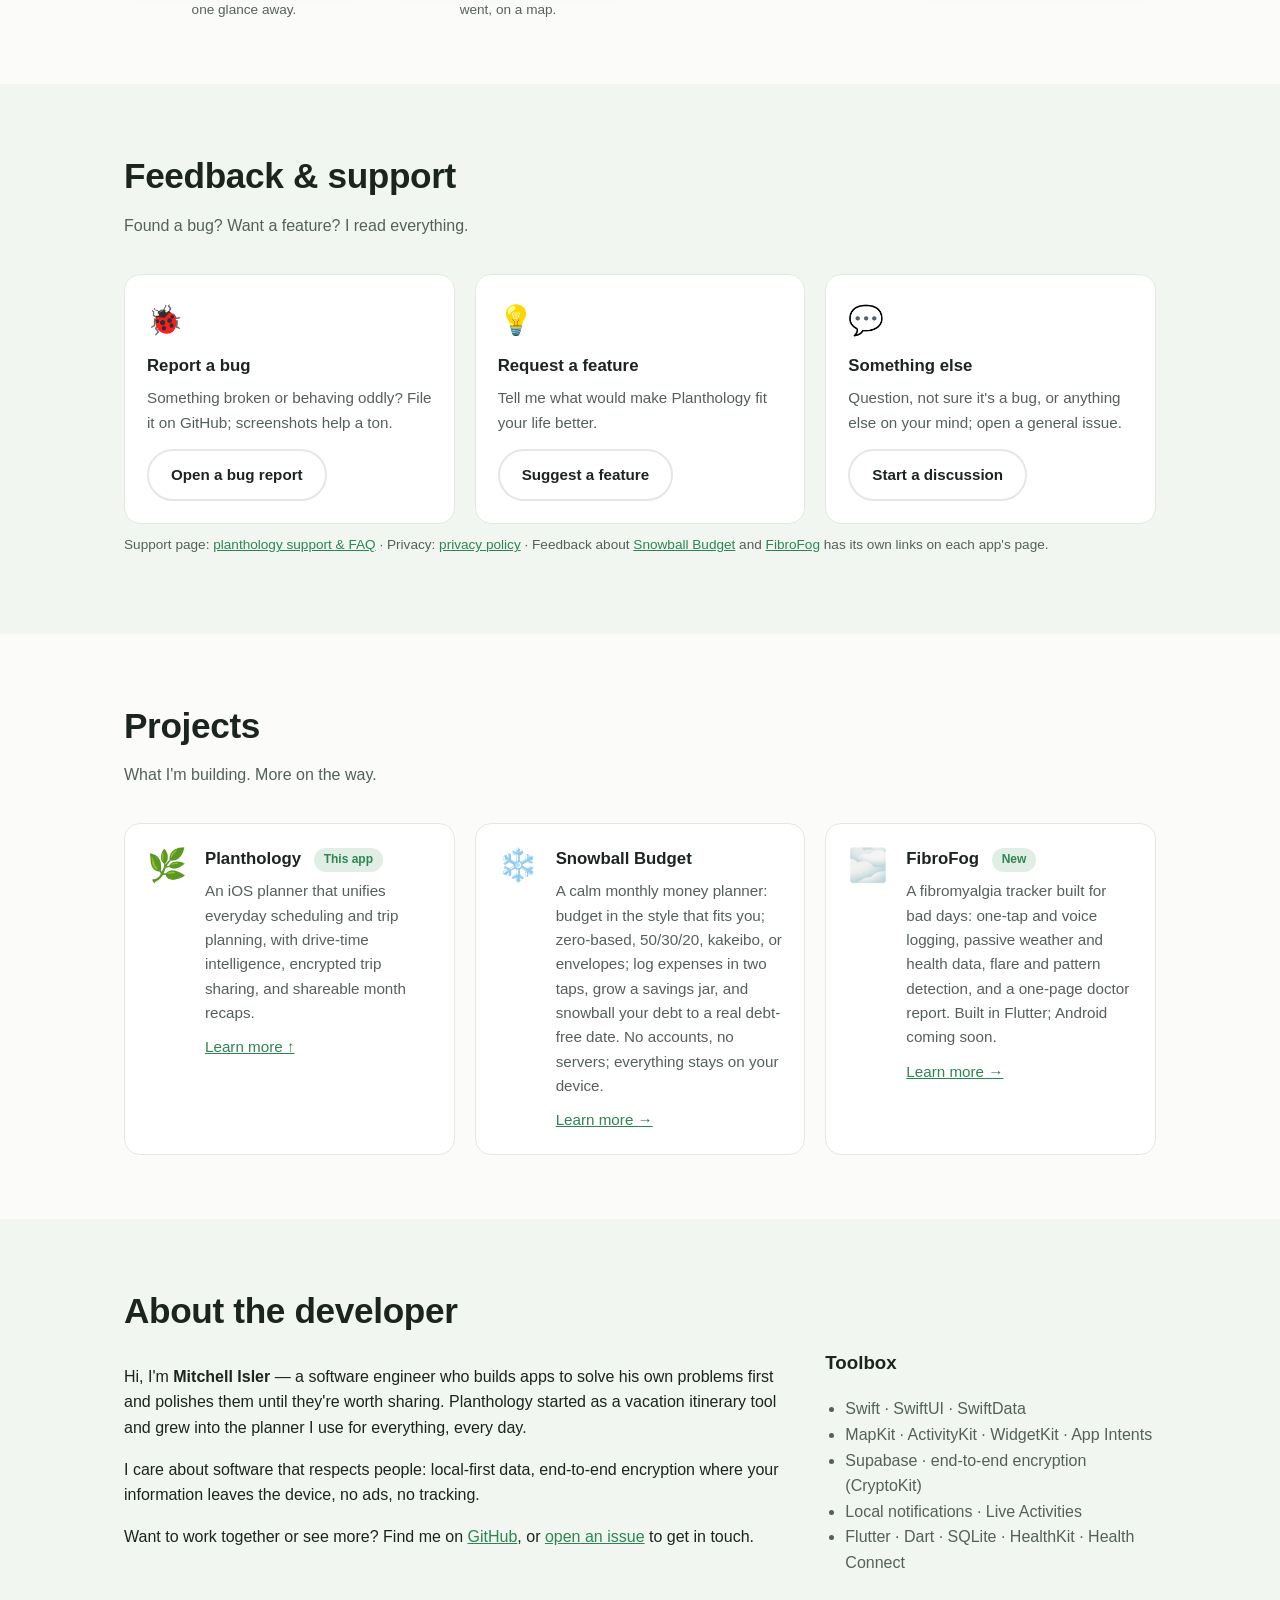
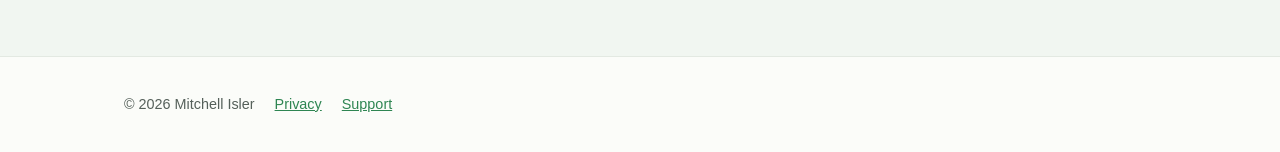
==== commit c0c41186: "add fibro fog" ====
--- a/index.html
+++ b/index.html
@@ -20,6 +20,7 @@
       <div class="dropdown-menu">
         <a href="#projects">🌿 Planthology</a>
         <a href="snowball/index.html">❄️ Snowball Budget</a>
+        <a href="fibrofog/index.html">🌫️ FibroFog</a>
       </div>
     </div>
     <a class="link" href="#features">Features</a>
@@ -211,7 +212,7 @@
         <p style="margin-top:14px"><a class="btn ghost" href="https://github.com/islerm/planthology-site/issues/new">Start a discussion</a></p>
       </div>
     </div>
-    <p class="note">Support page: <a href="support.html">planthology support &amp; FAQ</a> · Privacy: <a href="privacy.html">privacy policy</a> · Feedback about <a href="snowball/index.html">Snowball Budget</a> has its own links on its page.</p>
+    <p class="note">Support page: <a href="support.html">planthology support &amp; FAQ</a> · Privacy: <a href="privacy.html">privacy policy</a> · Feedback about <a href="snowball/index.html">Snowball Budget</a> and <a href="fibrofog/index.html">FibroFog</a> has its own links on each app's page.</p>
   </div>
 </section>
 
@@ -237,6 +238,16 @@
             <h3 style="margin-top:0">Snowball Budget</h3>
             <p>A calm monthly money planner: budget in the style that fits you; zero-based, 50/30/20, kakeibo, or envelopes; log expenses in two taps, grow a savings jar, and snowball your debt to a real debt-free date. No accounts, no servers; everything stays on your device.</p>
             <p style="margin-top:10px"><a href="snowball/index.html">Learn more →</a></p>
+          </div>
+        </div>
+      </div>
+      <div class="card project-card">
+        <div class="project">
+          <div class="emoji">🌫️</div>
+          <div>
+            <h3 style="margin-top:0">FibroFog <span class="pill">New</span></h3>
+            <p>A fibromyalgia tracker built for bad days: one-tap and voice logging, passive weather and health data, flare and pattern detection, and a one-page doctor report. Built in Flutter; Android coming soon.</p>
+            <p style="margin-top:10px"><a href="fibrofog/index.html">Learn more →</a></p>
           </div>
         </div>
       </div>
@@ -276,6 +287,7 @@
           <li>MapKit · ActivityKit · WidgetKit · App Intents</li>
           <li>Supabase · end-to-end encryption (CryptoKit)</li>
           <li>Local notifications · Live Activities</li>
+          <li>Flutter · Dart · SQLite · HealthKit · Health Connect</li>
         </ul>
       </div>
     </div>
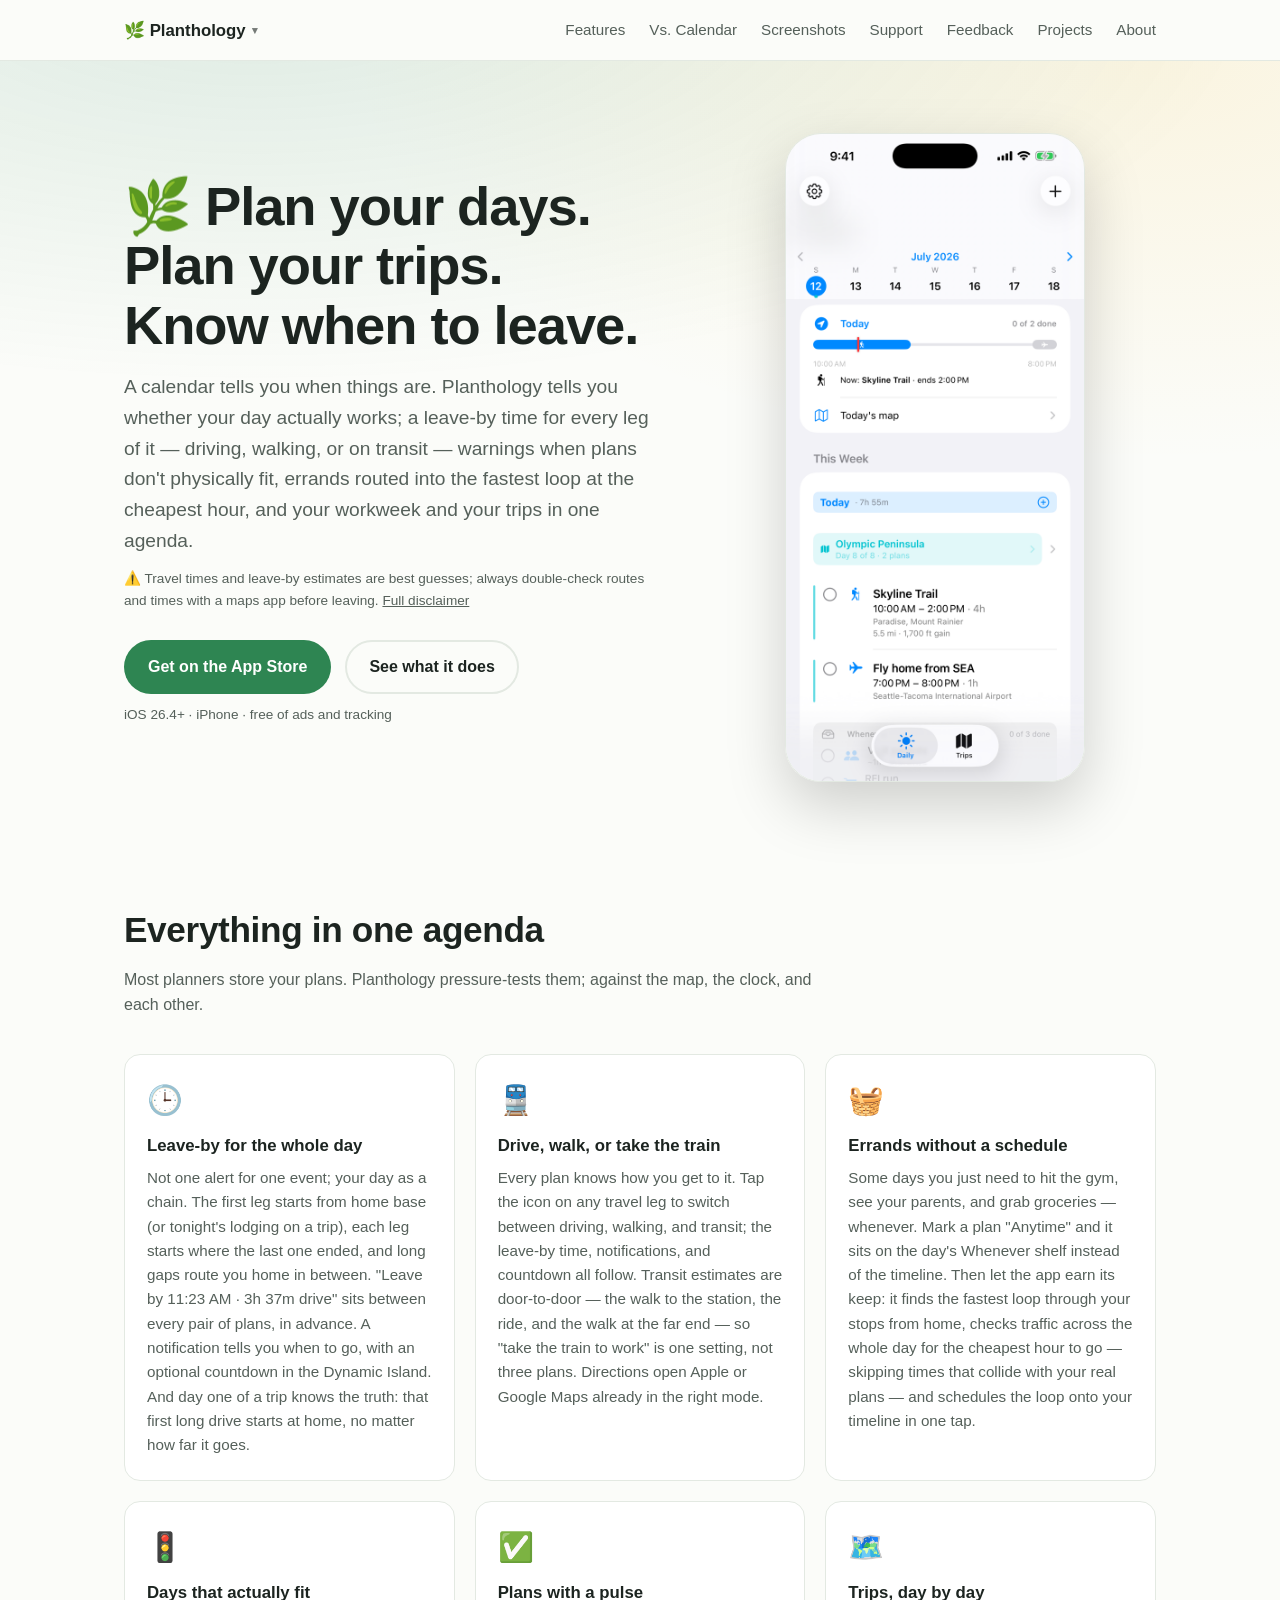
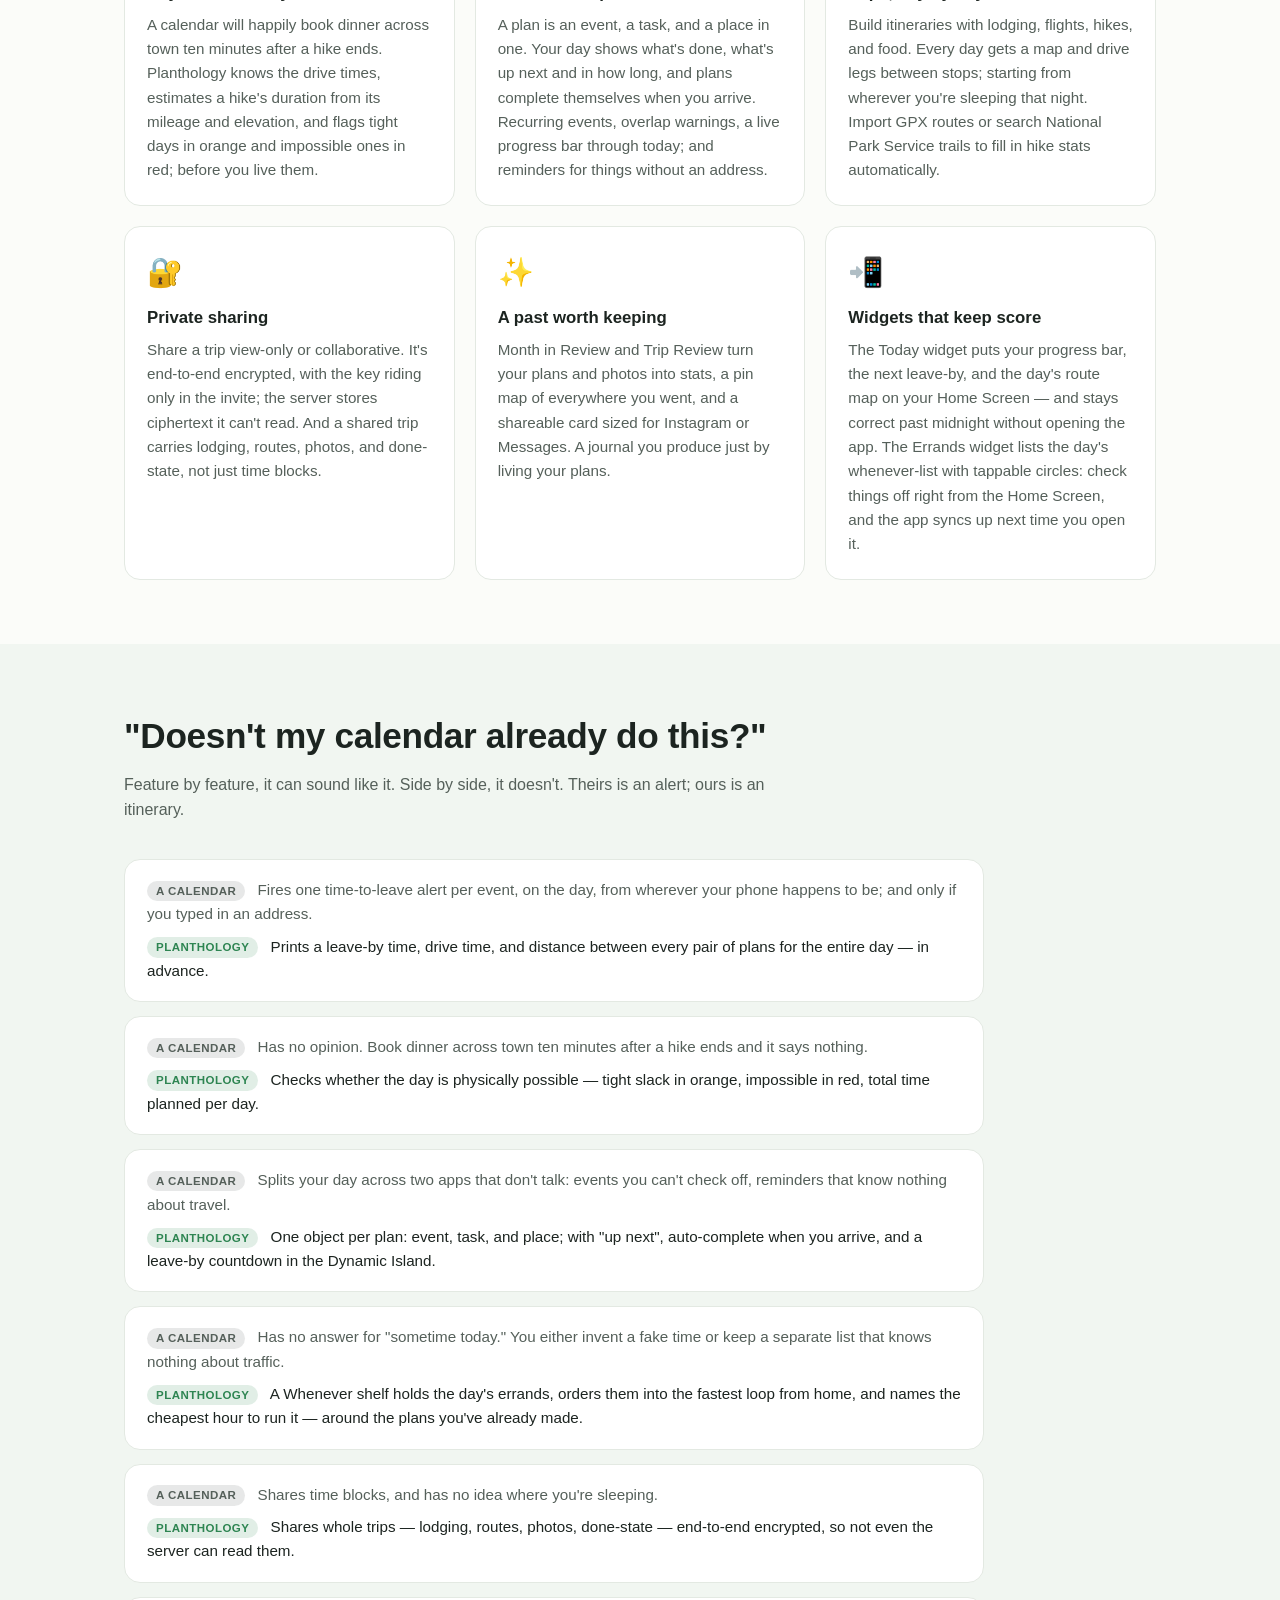
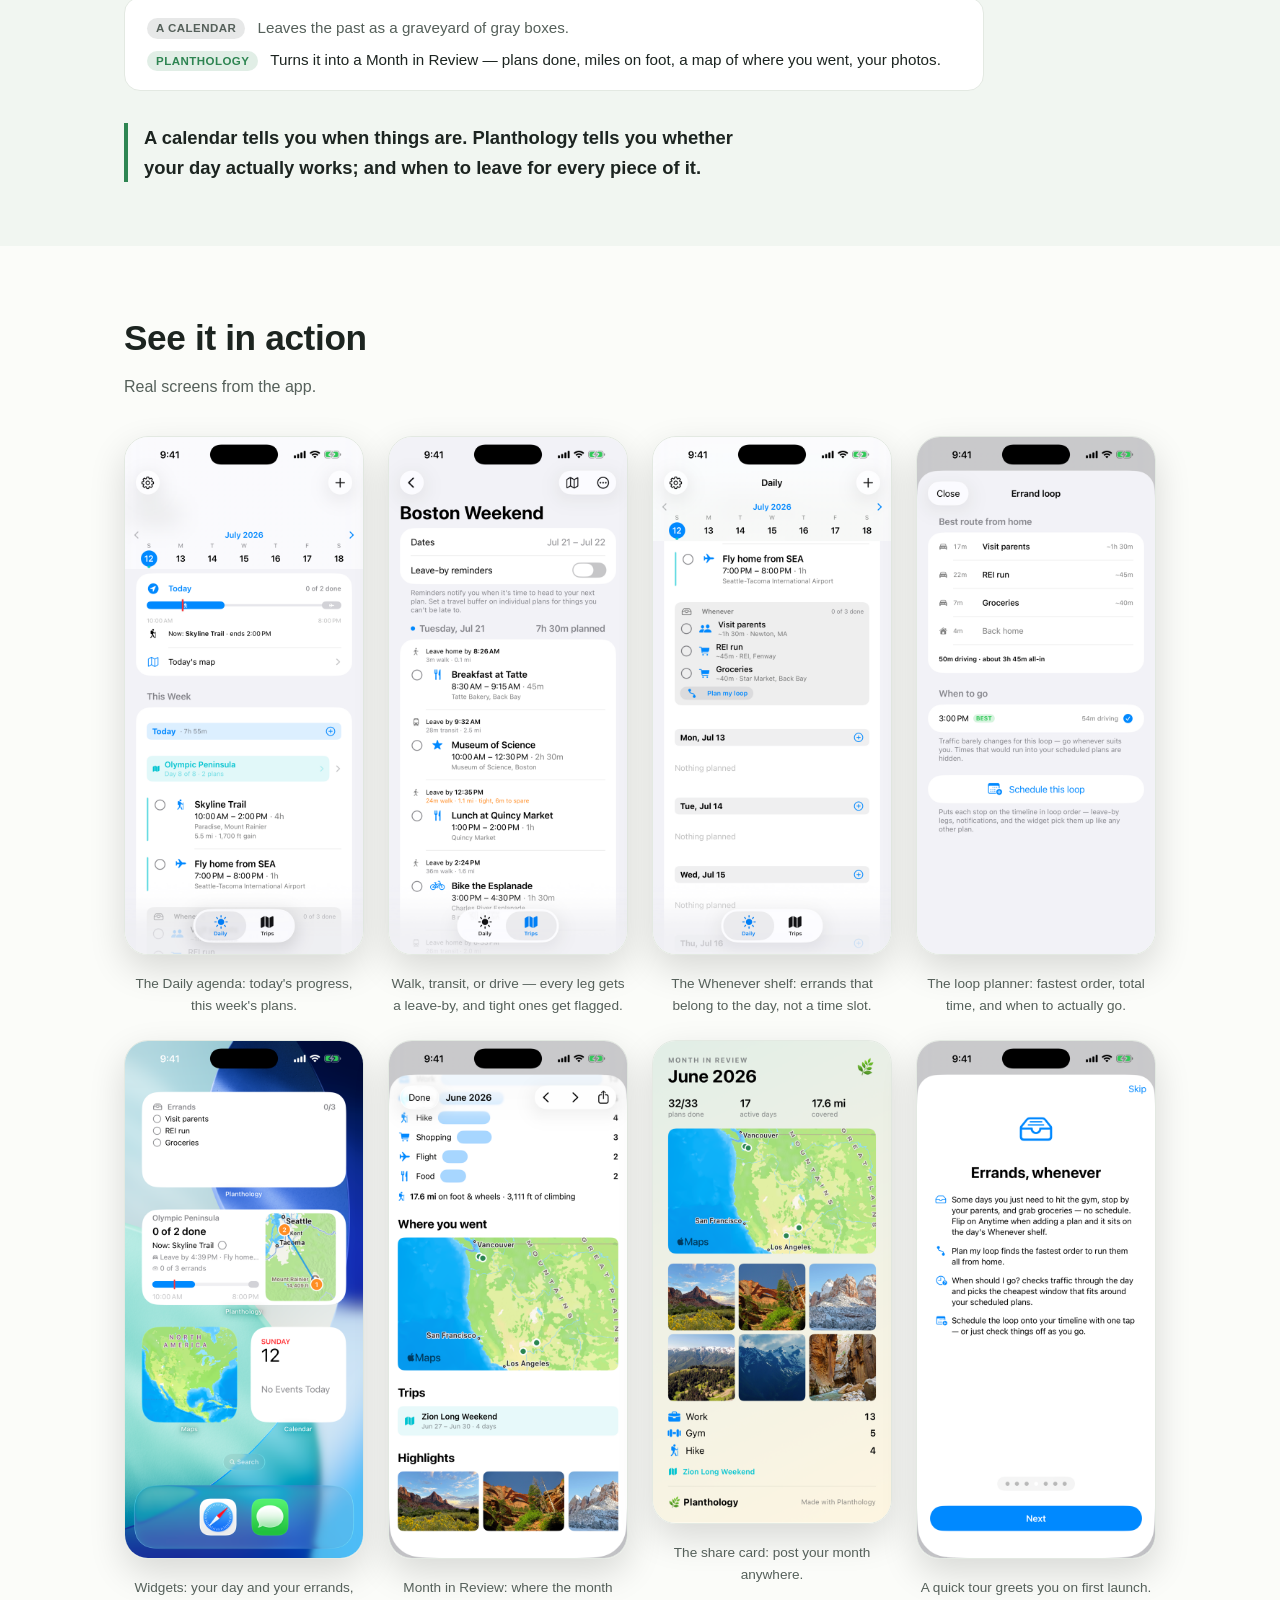
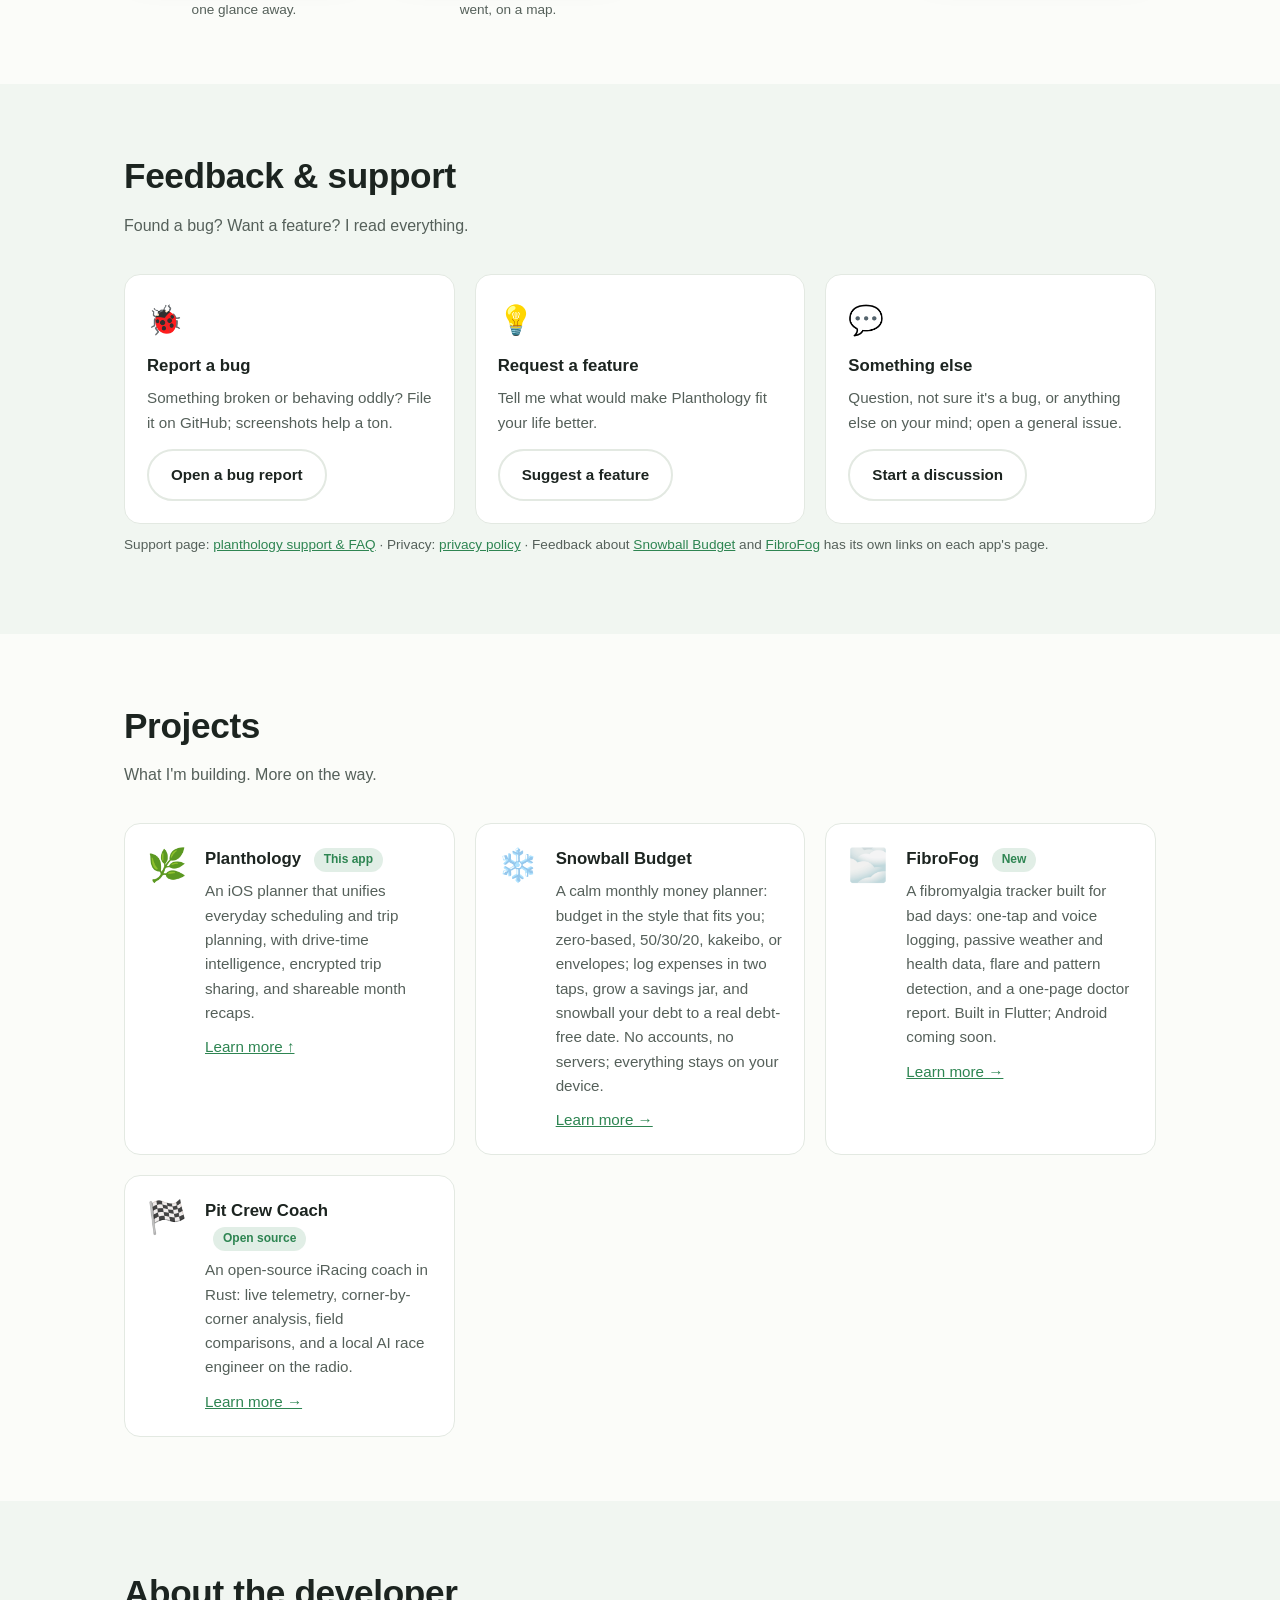
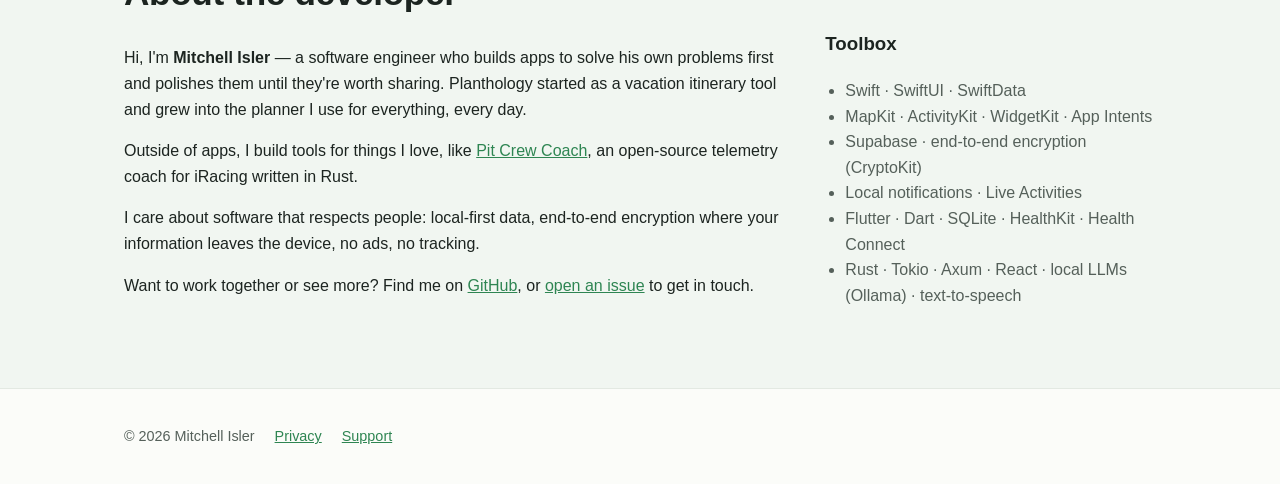
==== commit eb1cf745: "add iracing project" ====
--- a/index.html
+++ b/index.html
@@ -21,6 +21,7 @@
         <a href="#projects">🌿 Planthology</a>
         <a href="snowball/index.html">❄️ Snowball Budget</a>
         <a href="fibrofog/index.html">🌫️ FibroFog</a>
+        <a href="pitcrew/index.html">🏁 Pit Crew Coach</a>
       </div>
     </div>
     <a class="link" href="#features">Features</a>
@@ -251,6 +252,16 @@
           </div>
         </div>
       </div>
+      <div class="card project-card">
+        <div class="project">
+          <div class="emoji">🏁</div>
+          <div>
+            <h3 style="margin-top:0">Pit Crew Coach <span class="pill">Open source</span></h3>
+            <p>An open-source iRacing coach in Rust: live telemetry, corner-by-corner analysis, field comparisons, and a local AI race engineer on the radio.</p>
+            <p style="margin-top:10px"><a href="pitcrew/index.html">Learn more →</a></p>
+          </div>
+        </div>
+      </div>
     </div>
   </div>
 </section>
@@ -266,6 +277,11 @@
           apps to solve his own problems first and polishes them until they're
           worth sharing. Planthology started as a vacation itinerary tool and
           grew into the planner I use for everything, every day.
+        </p>
+        <p>
+          Outside of apps, I build tools for things I love, like
+          <a href="pitcrew/index.html">Pit Crew Coach</a>, an open-source
+          telemetry coach for iRacing written in Rust.
         </p>
         <p>
           I care about software that respects people: local-first data,
@@ -288,6 +304,7 @@
           <li>Supabase · end-to-end encryption (CryptoKit)</li>
           <li>Local notifications · Live Activities</li>
           <li>Flutter · Dart · SQLite · HealthKit · Health Connect</li>
+          <li>Rust · Tokio · Axum · React · local LLMs (Ollama) · text-to-speech</li>
         </ul>
       </div>
     </div>
